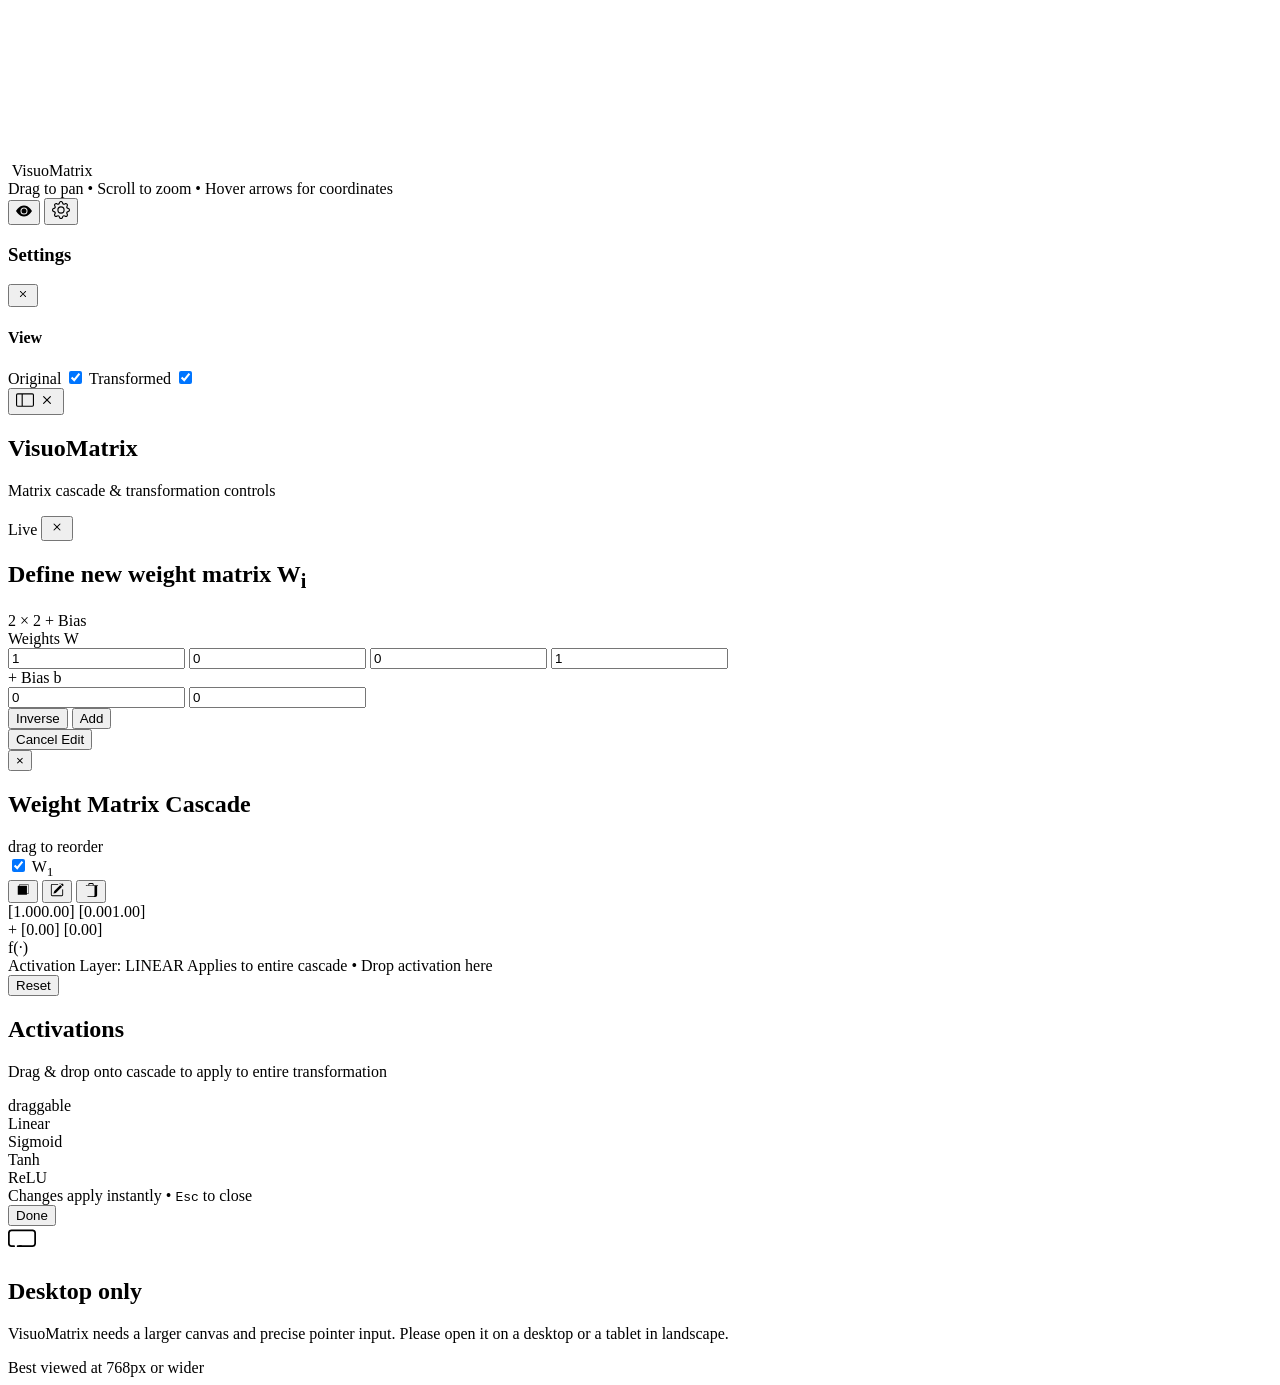
==== Maths/Linear Algebra/ai.html @ c87396a1 "Worked on basic version of things regarding neural nets visualizations" ====
<!DOCTYPE html>
<html lang="en">
<head>
    <meta charset="UTF-8">
    <meta name="viewport" content="width=device-width, initial-scale=1.0">
    <meta name="theme-color" content="#f0f4ff">
    <title>VisuoMatrix AI</title>
    <link rel="icon" href="https://avatars.githubusercontent.com/u/142606875?v=4&size=16" type="image/png">
    <script src="https://cdn.tailwindcss.com"></script>
    <link rel="stylesheet" href="css/base.css">
    <script defer src="js/core/config.js"></script>
    <script defer src="js/core/math.js"></script>
    <script defer src="js/core/activation.js"></script>
    <script defer src="js/app/dom.js"></script>
    <script defer src="js/app/state.js"></script>
    <script defer src="js/app/matrices.js"></script>
    <script defer src="js/app/canvas.js"></script>
    <script defer src="js/app/ui.js"></script>
    <script defer src="js/app/render.js"></script>
    <script defer src="js/app/cascade.js"></script>
    <script defer src="js/app/interactions.js"></script>
    <script defer src="js/app/main.js"></script>
</head>
<body class="relative m-0 h-screen overflow-hidden bg-[#f0f4ff] p-0 font-sans text-gray-800 antialiased">

    <div id="appShell" class="relative h-full w-full">
        <!-- Canvas -->
        <div class="absolute inset-0 bg-white">
            <canvas id="transformationCanvas" class="block h-full w-full cursor-grab bg-white"></canvas>
            <div id="vectorInfoBox" class="pointer-events-none absolute z-30 hidden flex-col gap-1.5 rounded-xl border border-slate-200 bg-white/95 px-4 py-2.5 text-sm shadow-[0_8px_30px_rgba(15,23,42,0.12)] backdrop-blur"></div>
        </div>

        <!-- Floating brand -->
        <div id="brandBadge" class="pointer-events-none absolute bottom-4 left-4 z-20 flex items-center gap-2.5 rounded-full bg-white/85 px-3.5 py-2 shadow-sm ring-1 ring-slate-200/80 backdrop-blur">
            <img src="https://avatars.githubusercontent.com/u/142606875?v=4&size=64" alt="" class="h-7 w-7 rounded-lg object-cover ring-1 ring-slate-200/70" draggable="false">
            <span class="text-sm font-bold tracking-tight text-slate-800">VisuoMatrix</span>
        </div>

        <!-- Interaction hint -->
        <div id="interactionHint" class="pointer-events-none absolute bottom-4 left-1/2 z-20 hidden -translate-x-1/2 items-center gap-2 whitespace-nowrap rounded-full bg-slate-900/75 px-4 py-2 text-xs font-medium text-white/90 shadow-lg backdrop-blur md:flex">
            <span>Drag to pan</span>
            <span class="text-white/40">•</span>
            <span>Scroll to zoom</span>
            <span class="text-white/40">•</span>
            <span>Hover arrows for coordinates</span>
        </div>

        <!-- Perspective toggle -->
        <button id="perspectiveToggleBtn" type="button" class="absolute bottom-4 right-4 z-30 flex h-12 w-12 items-center justify-center rounded-full bg-blue-500 text-white shadow-lg shadow-blue-500/30 transition-all duration-200 hover:-translate-y-0.5 hover:bg-blue-600 hover:shadow-xl active:translate-y-0" title="Current View: Original XY Basis">
            <svg xmlns="http://www.w3.org/2000/svg" width="16" height="16" fill="currentColor" viewBox="0 0 16 16" aria-hidden="true">
                <path d="M10.5 8a2.5 2.5 0 1 1-5 0 2.5 2.5 0 0 1 5 0z"/>
                <path d="M0 8s3-5.5 8-5.5S16 8 16 8s-3 5.5-8 5.5S0 8 0 8zm8 3.5a3.5 3.5 0 1 0 0-7 3.5 3.5 0 0 0 0 7z"/>
            </svg>
        </button>

        <!-- Settings toggle button (top right) -->
        <button id="settingsToggleBtn" type="button" aria-label="Open view settings" aria-expanded="false" title="View settings" class="fixed right-4 top-4 z-40 flex h-11 w-11 items-center justify-center rounded-full bg-white text-slate-700 shadow-lg ring-1 ring-slate-200/80 transition-all duration-200 hover:-translate-y-0.5 hover:bg-slate-50 hover:text-slate-900 hover:shadow-xl active:translate-y-0">
            <svg xmlns="http://www.w3.org/2000/svg" width="18" height="18" fill="currentColor" viewBox="0 0 16 16" aria-hidden="true">
                <path d="M8 4.754a3.246 3.246 0 1 0 0 6.492 3.246 3.246 0 0 0 0-6.492zM5.754 8a2.246 2.246 0 1 1 4.492 0 2.246 2.246 0 0 1-4.492 0z"/>
                <path d="M9.796 1.343c-.527-1.79-3.065-1.79-3.592 0l-.094.319a.873.873 0 0 1-1.255.52l-.292-.16c-1.64-.892-3.433.902-2.54 2.541l.159.292a.873.873 0 0 1-.52 1.255l-.319.094c-1.79.527-1.79 3.065 0 3.592l.319.094a.873.873 0 0 1 .52 1.255l-.16.292c-.892 1.64.901 3.434 2.541 2.54l.292-.159a.873.873 0 0 1 1.255.52l.094.319c.527 1.79 3.065 1.79 3.592 0l.094-.319a.873.873 0 0 1 1.255-.52l.292.16c1.64.893 3.434-.902 2.54-2.541l-.159-.292a.873.873 0 0 1 .52-1.255l.319-.094c1.79-.527 1.79-3.065 0-3.592l-.319-.094a.873.873 0 0 1-.52-1.255l.16-.292c.893-1.64-.902-3.433-2.541-2.54l-.292.159a.873.873 0 0 1-1.255-.52l-.094-.319zm-2.633.283c.246-.835 1.428-.835 1.674 0l.094.319a1.873 1.873 0 0 0 2.693 1.115l.291-.16c.764-.415 1.6.42 1.185 1.185l-.159.291a1.873 1.873 0 0 0 1.116 2.693l.318.094c.835.246.835 1.428 0 1.674l-.319.094a1.873 1.873 0 0 0-1.115 2.693l.16.291c.415.764-.42 1.6-1.185 1.186l-.291-.16a1.873 1.873 0 0 0-2.693 1.116l-.094.318c-.246.835-1.428.835-1.674 0l-.094-.319a1.873 1.873 0 0 0-2.693-1.115l-.291.16c-.764.415-1.6-.42-1.186-1.185l.16-.291a1.873 1.873 0 0 0-1.116-2.693l-.318-.094c-.835-.246-.835-1.428 0-1.674l.319-.094a1.873 1.873 0 0 0 1.115-2.693l-.16-.291c-.415-.764.42-1.6 1.185-1.186l.291.16a1.873 1.873 0 0 0 2.693-1.116l.094-.318z"/>
            </svg>
        </button>

        <!-- Settings panel / dropdown -->
        <div id="settingsPanel" class="fixed right-4 top-16 z-40 hidden w-64 rounded-2xl border border-slate-200 bg-white/95 p-4 shadow-xl backdrop-blur transition-all">
            <div class="mb-3 flex items-center justify-between border-b border-slate-100 pb-2">
                <h3 class="text-sm font-bold text-slate-800">Settings</h3>
                <button id="closeSettingsBtn" type="button" class="rounded-lg p-1 text-slate-400 hover:bg-slate-100 hover:text-slate-600" aria-label="Close settings">
                    <svg xmlns="http://www.w3.org/2000/svg" width="14" height="14" fill="currentColor" viewBox="0 0 16 16">
                        <path d="M4.646 4.646a.5.5 0 0 1 .708 0L8 7.293l2.646-2.647a.5.5 0 0 1 .708.708L8.707 8l2.647 2.646a.5.5 0 0 1-.708.708L8 8.707l-2.646 2.647a.5.5 0 0 1-.708-.708L7.293 8 4.646 5.354a.5.5 0 0 1 0-.708z"/>
                    </svg>
                </button>
            </div>

            <!-- View Section (renamed from Layers) -->
            <div class="space-y-2">
                <h4 class="text-xs font-semibold uppercase tracking-wider text-slate-500">View</h4>
                <div class="grid grid-cols-1 gap-2">
                    <label for="showOriginal" class="flex cursor-pointer items-center justify-between gap-2 rounded-xl border border-slate-200 bg-slate-50/70 px-3 py-2 transition-colors hover:border-blue-300 hover:bg-blue-50">
                        <span class="flex items-center gap-2 text-sm text-slate-700">
                            <span class="h-2.5 w-2.5 rounded-full bg-blue-500"></span>
                            Original
                        </span>
                        <input type="checkbox" id="showOriginal" class="h-4 w-4 cursor-pointer accent-blue-500" checked>
                    </label>
                    <label for="showTransformed" class="flex cursor-pointer items-center justify-between gap-2 rounded-xl border border-slate-200 bg-slate-50/70 px-3 py-2 transition-colors hover:border-red-300 hover:bg-red-50">
                        <span class="flex items-center gap-2 text-sm text-slate-700">
                            <span class="h-2.5 w-2.5 rounded-full bg-red-500"></span>
                            Transformed
                        </span>
                        <input type="checkbox" id="showTransformed" class="h-4 w-4 cursor-pointer accent-red-500" checked>
                    </label>
                </div>
            </div>
        </div>
    </div>

    <!-- Controls toggle -->
    <button id="toggleControlsBtn" type="button" aria-label="Open controls" aria-controls="controlsPanel" aria-expanded="false" title="Toggle controls" class="fixed left-4 top-4 z-[60] hidden h-11 w-11 items-center justify-center rounded-full bg-gradient-to-br from-blue-500 to-purple-500 text-white shadow-lg shadow-blue-500/25 ring-1 ring-white/20 transition-all duration-200 hover:-translate-y-0.5 hover:shadow-xl hover:brightness-110 active:translate-y-0 md:flex">
        <svg id="controlsMenuIcon" xmlns="http://www.w3.org/2000/svg" width="18" height="18" fill="currentColor" viewBox="0 0 16 16" aria-hidden="true">
            <path d="M0 3.5A1.5 1.5 0 0 1 1.5 2h13A1.5 1.5 0 0 1 16 3.5v9a1.5 1.5 0 0 1-1.5 1.5h-13A1.5 1.5 0 0 1 0 12.5v-9zM1.5 3a.5.5 0 0 0-.5.5v9a.5.5 0 0 0 .5.5H5V3H1.5zM6 3v10h8.5a.5.5 0 0 0 .5-.5v-9a.5.5 0 0 0-.5-.5H6z"/>
        </svg>
        <svg id="controlsCloseIcon" class="hidden" xmlns="http://www.w3.org/2000/svg" width="18" height="18" fill="currentColor" viewBox="0 0 16 16" aria-hidden="true">
            <path d="M4.646 4.646a.5.5 0 0 1 .708 0L8 7.293l2.646-2.647a.5.5 0 0 1 .708.708L8.707 8l2.647 2.646a.5.5 0 0 1-.708.708L8 8.707l-2.646 2.647a.5.5 0 0 1-.708-.708L7.293 8 4.646 5.354a.5.5 0 0 1 0-.708z"/>
        </svg>
    </button>

    <!-- Controls drawer -->
    <div id="controlsDrawer" class="fixed inset-0 z-50 opacity-0 pointer-events-none transition-opacity duration-300 ease-out" role="dialog" aria-modal="true" aria-labelledby="controlsTitle" aria-hidden="true" inert>
        <div id="controlsBackdrop" class="absolute inset-0 bg-slate-950/45 backdrop-blur-sm"></div>

        <aside id="controlsPanel" class="absolute inset-y-0 left-0 flex w-full max-w-[440px] -translate-x-full flex-col overflow-hidden bg-white shadow-[24px_0_70px_-20px_rgba(15,23,42,0.5)] transition-transform duration-300 ease-out">
            <header class="flex items-center justify-between gap-4 border-b border-slate-800/60 bg-gradient-to-r from-slate-950 via-slate-900 to-blue-950 py-4 pl-16 pr-5">
                <div>
                    <h1 id="controlsTitle" class="text-lg font-bold tracking-tight text-white">VisuoMatrix</h1>
                    <p class="text-[11px] text-slate-400">Matrix cascade &amp; transformation controls</p>
                </div>
                <div class="flex items-center gap-2">
                    <span class="hidden items-center gap-1.5 rounded-full border border-white/10 bg-white/5 px-2.5 py-1 text-[11px] font-medium text-slate-300 xl:inline-flex">
                        <span class="h-1.5 w-1.5 rounded-full bg-emerald-400"></span>
                        Live
                    </span>
                    <button id="closeControlsBtn" type="button" class="flex h-9 w-9 shrink-0 items-center justify-center rounded-full bg-white/10 text-slate-300 ring-1 ring-white/10 transition-all duration-200 hover:rotate-90 hover:bg-white/20 hover:text-white active:scale-90" aria-label="Close controls">
                        <svg xmlns="http://www.w3.org/2000/svg" width="16" height="16" fill="currentColor" viewBox="0 0 16 16" aria-hidden="true">
                            <path d="M4.646 4.646a.5.5 0 0 1 .708 0L8 7.293l2.646-2.647a.5.5 0 0 1 .708.708L8.707 8l2.647 2.646a.5.5 0 0 1-.708.708L8 8.707l-2.646 2.647a.5.5 0 0 1-.708-.708L7.293 8 4.646 5.354a.5.5 0 0 1 0-.708z"/>
                        </svg>
                    </button>
                </div>
            </header>

            <div id="controlsBody" class="flex min-h-0 flex-1 flex-col gap-3 overflow-y-auto p-5">
                <!-- Edit Matrix -->
                <section class="shrink-0 rounded-2xl border border-blue-100 bg-blue-50/70 p-3.5">
                    <div class="mb-2 flex items-center justify-between gap-3">
                        <h2 id="editorTitle" class="text-base font-semibold text-blue-900">Define new weight matrix W<sub>i</sub></h2>
                        <span class="rounded-full border border-blue-200 bg-white/70 px-2 py-0.5 text-[11px] font-medium text-blue-500">2 × 2 + Bias</span>
                    </div>

                    <div class="flex items-center gap-3">
                        <!-- 2x2 Weight Matrix Inputs -->
                        <div class="flex-1">
                            <span class="mb-1 block text-[11px] font-semibold text-blue-800">Weights W</span>
                            <div class="matrix-input-grid grid grid-cols-2 gap-2">
                                <input type="number" id="m00" value="1" step="0.1" class="w-full rounded-xl border border-blue-200 bg-white p-2 text-center text-base shadow-sm transition-all focus:border-blue-500 focus:outline-none focus:ring-4 focus:ring-blue-500/15">
                                <input type="number" id="m01" value="0" step="0.1" class="w-full rounded-xl border border-blue-200 bg-white p-2 text-center text-base shadow-sm transition-all focus:border-blue-500 focus:outline-none focus:ring-4 focus:ring-blue-500/15">
                                <input type="number" id="m10" value="0" step="0.1" class="w-full rounded-xl border border-blue-200 bg-white p-2 text-center text-base shadow-sm transition-all focus:border-blue-500 focus:outline-none focus:ring-4 focus:ring-blue-500/15">
                                <input type="number" id="m11" value="1" step="0.1" class="w-full rounded-xl border border-blue-200 bg-white p-2 text-center text-base shadow-sm transition-all focus:border-blue-500 focus:outline-none focus:ring-4 focus:ring-blue-500/15">
                            </div>
                        </div>

                        <!-- Dotted / Dashed Divider -->
                        <div class="self-stretch border-r-2 border-dashed border-blue-300"></div>

                        <!-- Bias Inputs (vertical) -->
                        <div class="w-16 flex flex-col justify-center">
                            <span class="mb-1 block text-center text-[11px] font-semibold text-blue-800">+ Bias b</span>
                            <div class="flex flex-col gap-2">
                                <input type="number" id="bx" value="0" step="0.1" placeholder="0" title="Bias X (intercept)" class="w-full rounded-xl border border-blue-200 bg-white p-2 text-center text-base shadow-sm transition-all focus:border-blue-500 focus:outline-none focus:ring-4 focus:ring-blue-500/15">
                                <input type="number" id="by" value="0" step="0.1" placeholder="0" title="Bias Y (intercept)" class="w-full rounded-xl border border-blue-200 bg-white p-2 text-center text-base shadow-sm transition-all focus:border-blue-500 focus:outline-none focus:ring-4 focus:ring-blue-500/15">
                            </div>
                        </div>
                    </div>

                    <div class="mt-3 grid grid-cols-2 gap-2">
                        <button id="computeInverseBtn" type="button" class="w-full rounded-xl bg-slate-600 px-3 py-2 text-sm font-semibold text-white shadow-lg shadow-slate-600/20 transition-all duration-200 hover:-translate-y-0.5 hover:bg-slate-700 active:translate-y-0">Inverse</button>
                        <button id="actionButton" type="button" class="w-full rounded-xl bg-blue-600 px-3 py-2 text-sm font-semibold text-white shadow-lg shadow-blue-600/25 transition-all duration-200 hover:-translate-y-0.5 hover:bg-blue-700 active:translate-y-0 active:shadow-md">Add</button>
                    </div>
                    <button id="cancelEditButton" type="button" class="mt-2 hidden w-full rounded-xl bg-slate-500 px-4 py-2 text-sm font-semibold text-white shadow-lg shadow-slate-500/20 transition-all duration-200 hover:-translate-y-0.5 hover:bg-slate-600 active:translate-y-0">Cancel Edit</button>

                    <div id="messageBox" class="mt-3 hidden items-center gap-2.5 rounded-xl border px-4 py-2 text-sm">
                        <span></span>
                        <button class="close-btn ml-auto cursor-pointer border-none bg-transparent text-lg font-bold">&times;</button>
                    </div>
                </section>

                <!-- Weight Matrix Cascade -->
                <section id="matrixCascadeSection" class="flex min-h-[180px] flex-1 flex-col rounded-2xl border border-slate-200 bg-slate-50/80 p-4 transition-all">
                    <div class="mb-2 flex shrink-0 items-center justify-between gap-3">
                        <h2 class="text-xs font-semibold uppercase tracking-wider text-slate-500">Weight Matrix Cascade</h2>
                        <span class="rounded-full bg-white px-2 py-0.5 text-[11px] font-medium text-slate-400 ring-1 ring-slate-200">drag to reorder</span>
                    </div>

                    <div id="matrixCascadePills" class="flex min-h-0 flex-1 flex-col gap-2 overflow-y-auto pr-1">
                        <!-- Pills will be rendered here by JS -->
                    </div>

                    <!-- Cascade Activation Layer (applies to entire cascade) -->
                    <div id="cascadeActivationSlot" class="mt-3 flex items-center justify-between rounded-xl border-2 border-dashed border-emerald-300 bg-emerald-50/80 p-2.5 shadow-sm transition-all">
                        <div class="flex items-center gap-2.5">
                            <span class="flex h-7 w-7 shrink-0 items-center justify-center rounded-lg bg-emerald-600 text-xs font-black text-white shadow-sm">f(·)</span>
                            <div>
                                <span class="block text-xs font-bold text-emerald-900">Activation Layer: <span id="cascadeActivationLabel" class="uppercase text-emerald-700">LINEAR</span></span>
                                <span class="block text-[11px] text-emerald-600">Applies to entire cascade • Drop activation here</span>
                            </div>
                        </div>
                        <button id="clearCascadeActivationBtn" type="button" class="hidden rounded-lg bg-white px-2 py-1 text-[11px] font-semibold text-emerald-700 shadow-sm ring-1 ring-emerald-200 hover:bg-emerald-100" title="Reset cascade activation to Linear">Reset</button>
                    </div>
                </section>

                <!-- Activations (Drag and drop to apply to entire cascade) -->
                <section class="shrink-0 rounded-2xl border border-emerald-100 bg-emerald-50/70 p-3.5">
                    <div class="mb-2 flex items-center justify-between gap-3">
                        <div>
                            <h2 class="text-xs font-semibold uppercase tracking-wider text-emerald-800">Activations</h2>
                            <p class="text-[11px] text-emerald-600">Drag &amp; drop onto cascade to apply to entire transformation</p>
                        </div>
                        <span class="rounded-full border border-emerald-200 bg-white/80 px-2 py-0.5 text-[10px] font-medium text-emerald-600">draggable</span>
                    </div>
                    <div id="activationDraggables" class="grid grid-cols-4 gap-2">
                        <div draggable="true" data-activation="linear" class="activation-draggable flex cursor-grab select-none items-center justify-center rounded-xl border border-emerald-200 bg-white px-2 py-2 text-xs font-bold text-emerald-800 shadow-sm transition-all duration-200 hover:-translate-y-0.5 hover:border-emerald-400 hover:bg-emerald-50 hover:shadow active:cursor-grabbing active:translate-y-0" title="Linear: f(x) = x (Apply to cascade)">
                            Linear
                        </div>
                        <div draggable="true" data-activation="sigmoid" class="activation-draggable flex cursor-grab select-none items-center justify-center rounded-xl border border-emerald-200 bg-white px-2 py-2 text-xs font-bold text-emerald-800 shadow-sm transition-all duration-200 hover:-translate-y-0.5 hover:border-emerald-400 hover:bg-emerald-50 hover:shadow active:cursor-grabbing active:translate-y-0" title="Sigmoid: σ(x) = 1/(1+e⁻ˣ) (Apply to cascade)">
                            Sigmoid
                        </div>
                        <div draggable="true" data-activation="tanh" class="activation-draggable flex cursor-grab select-none items-center justify-center rounded-xl border border-emerald-200 bg-white px-2 py-2 text-xs font-bold text-emerald-800 shadow-sm transition-all duration-200 hover:-translate-y-0.5 hover:border-emerald-400 hover:bg-emerald-50 hover:shadow active:cursor-grabbing active:translate-y-0" title="Tanh: tanh(x) (Apply to cascade)">
                            Tanh
                        </div>
                        <div draggable="true" data-activation="relu" class="activation-draggable flex cursor-grab select-none items-center justify-center rounded-xl border border-emerald-200 bg-white px-2 py-2 text-xs font-bold text-emerald-800 shadow-sm transition-all duration-200 hover:-translate-y-0.5 hover:border-emerald-400 hover:bg-emerald-50 hover:shadow active:cursor-grabbing active:translate-y-0" title="ReLU: max(0, x) (Apply to cascade)">
                            ReLU
                        </div>
                    </div>
                </section>
            </div>

            <footer class="flex items-center justify-between gap-4 border-t border-slate-200 bg-slate-50/80 px-5 py-3">
                <div class="flex items-center gap-2 text-xs text-slate-500">
                    <span>Changes apply instantly</span>
                    <span class="hidden text-slate-300 sm:inline">•</span>
                    <span class="hidden items-center gap-1 sm:flex">
                        <kbd class="rounded border border-slate-300 bg-white px-1.5 py-0.5 font-sans text-[10px] text-slate-500">Esc</kbd>
                        to close
                    </span>
                </div>
                <button id="doneControlsBtn" type="button" class="rounded-xl bg-slate-900 px-5 py-2 text-sm font-semibold text-white shadow-lg shadow-slate-900/20 transition-all duration-200 hover:-translate-y-0.5 hover:bg-slate-800 active:translate-y-0">Done</button>
            </footer>
        </aside>
    </div>

    <!-- Mobile restriction -->
    <div id="mobileNotice" class="fixed inset-0 z-[100] flex flex-col items-center justify-center gap-6 bg-gradient-to-br from-slate-950 via-slate-900 to-blue-950 p-8 text-center md:hidden">
        <div class="flex h-16 w-16 items-center justify-center rounded-2xl bg-gradient-to-br from-blue-500 to-purple-500 shadow-2xl shadow-blue-500/30">
            <svg xmlns="http://www.w3.org/2000/svg" width="28" height="28" fill="currentColor" viewBox="0 0 16 16" class="text-white" aria-hidden="true">
                <path d="M0 4s0-2 2-2h12s2 0 2 2v6s0 2-2 2H6.5a.5.5 0 0 1 0-1H14a1 1 0 0 0 1-1V4a1 1 0 0 0-1-1H2a1 1 0 0 0-1 1v6a1 1 0 0 0 1 1h1.5a.5.5 0 0 1 0 1H2s-2 0-2-2V4z"/>
                <path d="M5 11.5a.5.5 0 0 1 .5-.5h2a.5.5 0 0 1 0 1h-2a.5.5 0 0 1-.5-.5z"/>
            </svg>
        </div>
        <div class="max-w-xs space-y-3">
            <h2 class="text-2xl font-bold tracking-tight text-white">Desktop only</h2>
            <p class="text-sm leading-relaxed text-slate-400">VisuoMatrix needs a larger canvas and precise pointer input. Please open it on a desktop or a tablet in landscape.</p>
        </div>
        <div class="rounded-full border border-white/10 bg-white/5 px-4 py-2 text-xs font-medium text-slate-300 backdrop-blur">
            Best viewed at 768px or wider
        </div>
    </div>

</body>
</html>
---- Maths/Linear Algebra/css/base.css ----
.matrix-pill.dragging {
    opacity: 0.5;
    border: 2px dashed #3b82f6;
}

.matrix-pill.drag-over {
    border: 2px solid #3b82f6;
    box-shadow: 0 0 0 3px rgba(59, 130, 246, 0.5);
}

#controlsBody,
#matrixCascadePills {
    scrollbar-width: thin;
    scrollbar-color: #cbd5e1 transparent;
    overscroll-behavior: contain;
}

#controlsBody::-webkit-scrollbar,
#matrixCascadePills::-webkit-scrollbar {
    width: 6px;
}

#controlsBody::-webkit-scrollbar-track,
#matrixCascadePills::-webkit-scrollbar-track {
    background: transparent;
}

#controlsBody::-webkit-scrollbar-thumb,
#matrixCascadePills::-webkit-scrollbar-thumb {
    border-radius: 9999px;
    background: #cbd5e1;
}
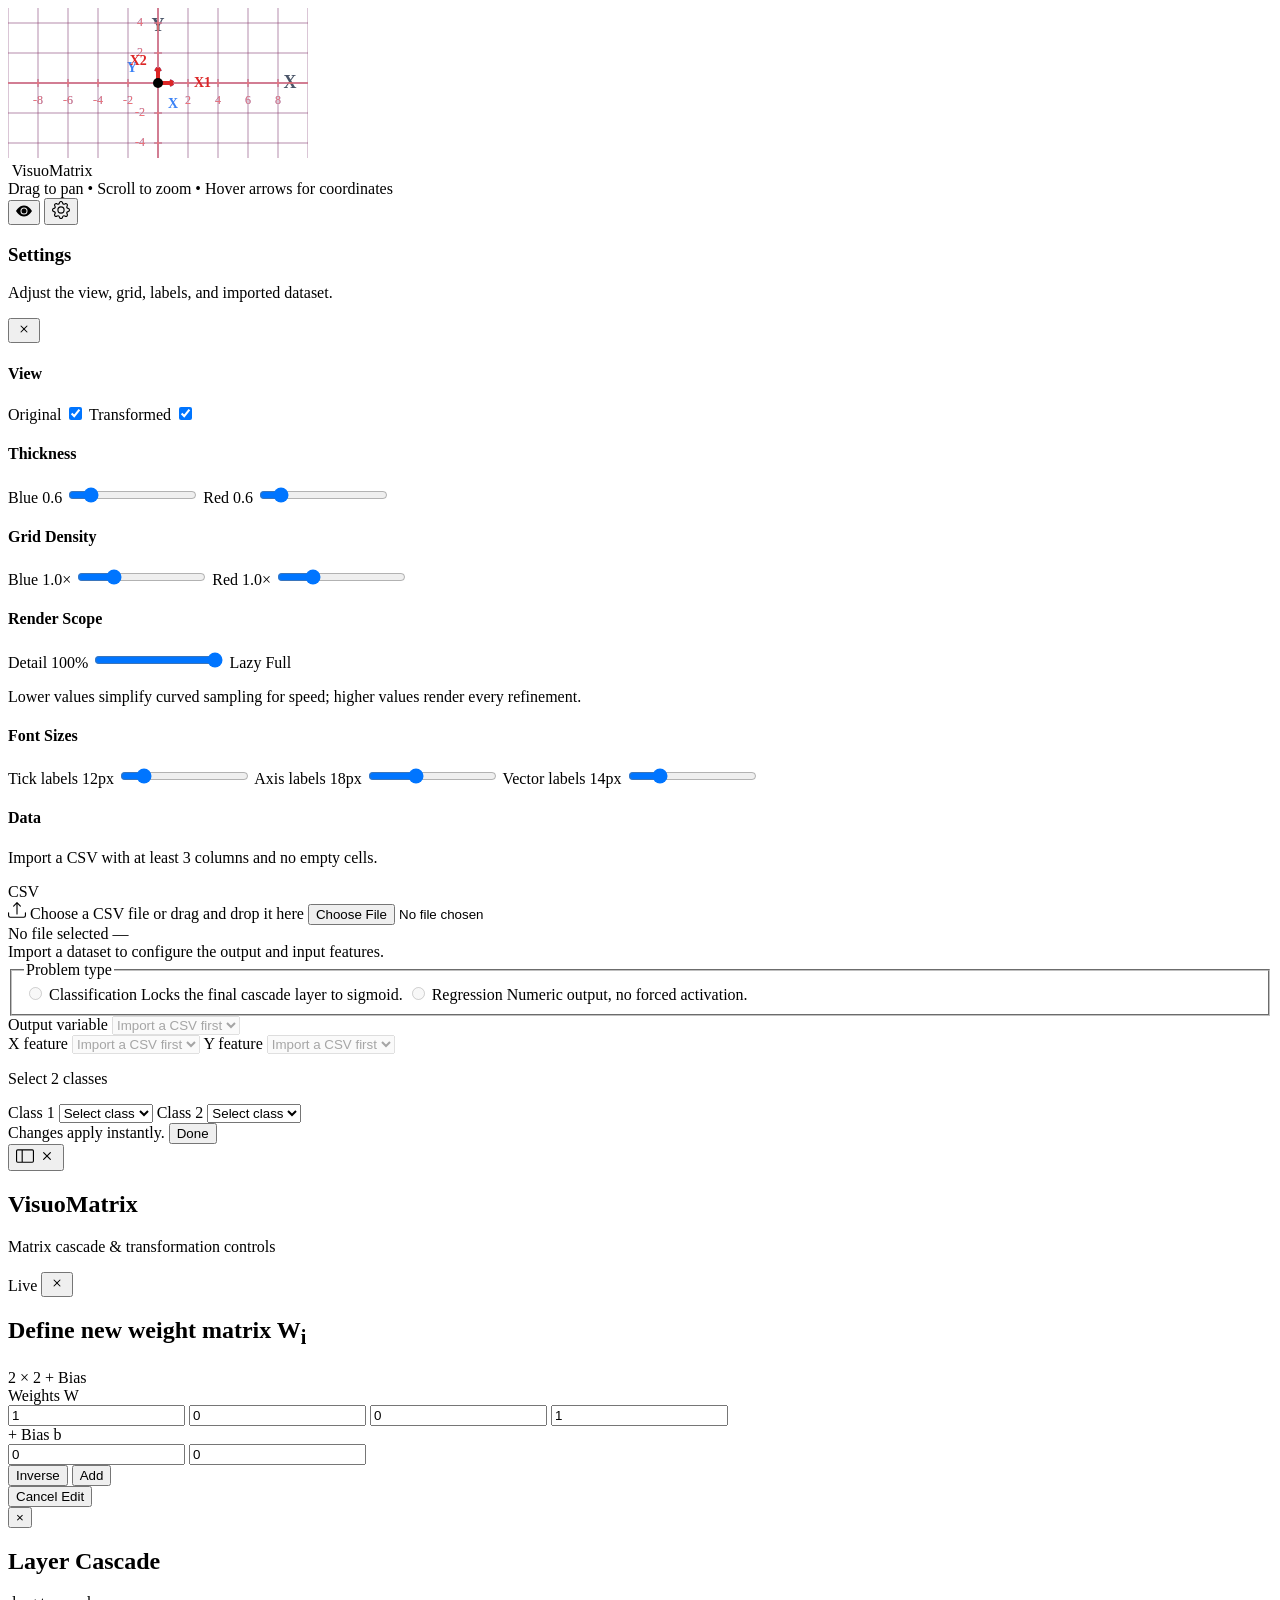
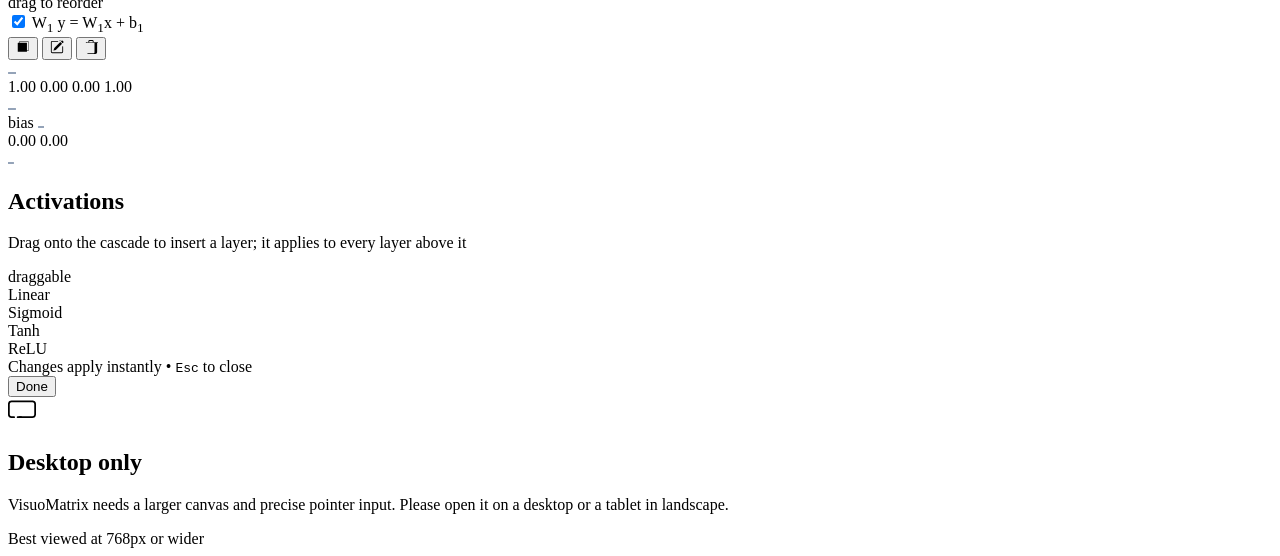
==== commit 0c2341fb: "editing on the next step of csv loading" ====
--- a/Maths/Linear Algebra/ai.html
+++ b/Maths/Linear Algebra/ai.html
@@ -18,6 +18,7 @@
     <script defer src="js/app/ui.js"></script>
     <script defer src="js/app/render.js"></script>
     <script defer src="js/app/cascade.js"></script>
+    <script defer src="js/app/data.js"></script>
     <script defer src="js/app/interactions.js"></script>
     <script defer src="js/app/main.js"></script>
 </head>
@@ -61,35 +62,236 @@
             </svg>
         </button>
 
-        <!-- Settings panel / dropdown -->
-        <div id="settingsPanel" class="fixed right-4 top-16 z-40 hidden w-64 rounded-2xl border border-slate-200 bg-white/95 p-4 shadow-xl backdrop-blur transition-all">
-            <div class="mb-3 flex items-center justify-between border-b border-slate-100 pb-2">
-                <h3 class="text-sm font-bold text-slate-800">Settings</h3>
-                <button id="closeSettingsBtn" type="button" class="rounded-lg p-1 text-slate-400 hover:bg-slate-100 hover:text-slate-600" aria-label="Close settings">
-                    <svg xmlns="http://www.w3.org/2000/svg" width="14" height="14" fill="currentColor" viewBox="0 0 16 16">
-                        <path d="M4.646 4.646a.5.5 0 0 1 .708 0L8 7.293l2.646-2.647a.5.5 0 0 1 .708.708L8.707 8l2.647 2.646a.5.5 0 0 1-.708.708L8 8.707l-2.646 2.647a.5.5 0 0 1-.708-.708L7.293 8 4.646 5.354a.5.5 0 0 1 0-.708z"/>
-                    </svg>
-                </button>
-            </div>
-
-            <!-- View Section (renamed from Layers) -->
-            <div class="space-y-2">
-                <h4 class="text-xs font-semibold uppercase tracking-wider text-slate-500">View</h4>
-                <div class="grid grid-cols-1 gap-2">
-                    <label for="showOriginal" class="flex cursor-pointer items-center justify-between gap-2 rounded-xl border border-slate-200 bg-slate-50/70 px-3 py-2 transition-colors hover:border-blue-300 hover:bg-blue-50">
-                        <span class="flex items-center gap-2 text-sm text-slate-700">
-                            <span class="h-2.5 w-2.5 rounded-full bg-blue-500"></span>
-                            Original
-                        </span>
-                        <input type="checkbox" id="showOriginal" class="h-4 w-4 cursor-pointer accent-blue-500" checked>
-                    </label>
-                    <label for="showTransformed" class="flex cursor-pointer items-center justify-between gap-2 rounded-xl border border-slate-200 bg-slate-50/70 px-3 py-2 transition-colors hover:border-red-300 hover:bg-red-50">
-                        <span class="flex items-center gap-2 text-sm text-slate-700">
-                            <span class="h-2.5 w-2.5 rounded-full bg-red-500"></span>
-                            Transformed
-                        </span>
-                        <input type="checkbox" id="showTransformed" class="h-4 w-4 cursor-pointer accent-red-500" checked>
-                    </label>
+        <!-- Settings modal -->
+        <div id="settingsModal" class="fixed inset-0 z-[80] hidden" role="dialog" aria-modal="true" aria-labelledby="settingsTitle">
+            <div id="settingsBackdrop" class="absolute inset-0 bg-slate-950/45 backdrop-blur-sm"></div>
+
+            <div class="relative flex min-h-full items-center justify-center p-4">
+                <div id="settingsPanel" class="flex max-h-[min(88vh,56rem)] w-full max-w-4xl flex-col overflow-hidden rounded-3xl border border-slate-200 bg-white shadow-[0_30px_100px_-20px_rgba(15,23,42,0.45)]">
+                    <header class="flex shrink-0 items-start justify-between gap-4 border-b border-slate-200 bg-slate-50/80 px-5 py-4">
+                        <div>
+                            <h3 id="settingsTitle" class="text-base font-bold tracking-tight text-slate-900">Settings</h3>
+                            <p class="mt-0.5 text-xs text-slate-500">Adjust the view, grid, labels, and imported dataset.</p>
+                        </div>
+                        <button id="closeSettingsBtn" type="button" class="flex h-9 w-9 shrink-0 items-center justify-center rounded-full text-slate-400 transition-colors hover:bg-slate-200/70 hover:text-slate-700" aria-label="Close settings">
+                            <svg xmlns="http://www.w3.org/2000/svg" width="16" height="16" fill="currentColor" viewBox="0 0 16 16" aria-hidden="true">
+                                <path d="M4.646 4.646a.5.5 0 0 1 .708 0L8 7.293l2.646-2.647a.5.5 0 0 1 .708.708L8.707 8l2.647 2.646a.5.5 0 0 1-.708.708L8 8.707l-2.646 2.647a.5.5 0 0 1-.708-.708L7.293 8 4.646 5.354a.5.5 0 0 1 0-.708z"/>
+                            </svg>
+                        </button>
+                    </header>
+
+                    <div class="min-h-0 flex-1 overflow-y-auto p-5">
+                        <div class="grid gap-4 md:grid-cols-2">
+                            <!-- View Section -->
+                            <section class="rounded-2xl border border-slate-200 bg-slate-50/70 p-4">
+                                <h4 class="mb-3 text-xs font-semibold uppercase tracking-wider text-slate-500">View</h4>
+                                <div class="grid grid-cols-1 gap-2">
+                                    <label for="showOriginal" class="flex cursor-pointer items-center justify-between gap-2 rounded-xl border border-slate-200 bg-white px-3 py-2.5 transition-colors hover:border-blue-300 hover:bg-blue-50">
+                                        <span class="flex items-center gap-2 text-sm text-slate-700">
+                                            <span class="h-2.5 w-2.5 rounded-full bg-blue-500"></span>
+                                            Original
+                                        </span>
+                                        <input type="checkbox" id="showOriginal" class="h-4 w-4 cursor-pointer accent-blue-500" checked>
+                                    </label>
+                                    <label for="showTransformed" class="flex cursor-pointer items-center justify-between gap-2 rounded-xl border border-slate-200 bg-white px-3 py-2.5 transition-colors hover:border-red-300 hover:bg-red-50">
+                                        <span class="flex items-center gap-2 text-sm text-slate-700">
+                                            <span class="h-2.5 w-2.5 rounded-full bg-red-500"></span>
+                                            Transformed
+                                        </span>
+                                        <input type="checkbox" id="showTransformed" class="h-4 w-4 cursor-pointer accent-red-500" checked>
+                                    </label>
+                                </div>
+                            </section>
+
+                            <!-- Grid Section -->
+                            <section class="rounded-2xl border border-slate-200 bg-slate-50/70 p-4">
+                                <h4 class="mb-3 text-xs font-semibold uppercase tracking-wider text-slate-500">Thickness</h4>
+                                <div class="grid grid-cols-1 gap-2 sm:grid-cols-2">
+                                    <label for="originalGridThickness" class="block rounded-xl border border-blue-100 bg-blue-50/60 px-3 py-2.5">
+                                        <span class="flex items-center justify-between text-xs font-medium text-slate-600">
+                                            <span class="flex items-center gap-2"><span class="h-1 w-5 rounded-full bg-blue-500"></span>Blue</span>
+                                            <span id="originalGridThicknessValue" class="font-mono text-blue-600">0.6</span>
+                                        </span>
+                                        <input type="range" id="originalGridThickness" min="0.1" max="4" step="0.1" value="0.6" class="mt-2 w-full cursor-pointer accent-blue-500">
+                                    </label>
+                                    <label for="transformedGridThickness" class="block rounded-xl border border-red-100 bg-red-50/60 px-3 py-2.5">
+                                        <span class="flex items-center justify-between text-xs font-medium text-slate-600">
+                                            <span class="flex items-center gap-2"><span class="h-1 w-5 rounded-full bg-red-500"></span>Red</span>
+                                            <span id="transformedGridThicknessValue" class="font-mono text-red-600">0.6</span>
+                                        </span>
+                                        <input type="range" id="transformedGridThickness" min="0.1" max="4" step="0.1" value="0.6" class="mt-2 w-full cursor-pointer accent-red-500">
+                                    </label>
+                                </div>
+
+                                <h4 class="mb-3 mt-4 text-xs font-semibold uppercase tracking-wider text-slate-500">Grid Density</h4>
+                                <div class="grid grid-cols-1 gap-2 sm:grid-cols-2">
+                                    <label for="originalGridDensity" class="block rounded-xl border border-blue-100 bg-blue-50/60 px-3 py-2.5">
+                                        <span class="flex items-center justify-between text-xs font-medium text-slate-600">
+                                            <span class="flex items-center gap-2"><span class="h-1 w-5 rounded-full bg-blue-500"></span>Blue</span>
+                                            <span id="originalGridDensityValue" class="font-mono text-blue-600">1.0×</span>
+                                        </span>
+                                        <input type="range" id="originalGridDensity" min="0.5" max="2.5" step="0.1" value="1" class="mt-2 w-full cursor-pointer accent-blue-500">
+                                    </label>
+                                    <label for="transformedGridDensity" class="block rounded-xl border border-red-100 bg-red-50/60 px-3 py-2.5">
+                                        <span class="flex items-center justify-between text-xs font-medium text-slate-600">
+                                            <span class="flex items-center gap-2"><span class="h-1 w-5 rounded-full bg-red-500"></span>Red</span>
+                                            <span id="transformedGridDensityValue" class="font-mono text-red-600">1.0×</span>
+                                        </span>
+                                        <input type="range" id="transformedGridDensity" min="0.5" max="2.5" step="0.1" value="1" class="mt-2 w-full cursor-pointer accent-red-500">
+                                    </label>
+                                </div>
+                            </section>
+
+                            <!-- Rendering Section -->
+                            <section class="rounded-2xl border border-slate-200 bg-slate-50/70 p-4">
+                                <h4 class="mb-3 text-xs font-semibold uppercase tracking-wider text-slate-500">Render Scope</h4>
+                                <label for="renderScope" class="block rounded-xl border border-slate-200 bg-white px-3 py-2.5">
+                                    <span class="flex items-center justify-between text-xs font-medium text-slate-600">
+                                        <span>Detail</span>
+                                        <span id="renderScopeValue" class="font-mono text-slate-700">100%</span>
+                                    </span>
+                                    <input type="range" id="renderScope" min="0" max="1" step="0.05" value="1" class="mt-2 w-full cursor-pointer accent-slate-700">
+                                    <span class="mt-1 flex justify-between text-[10px] font-medium uppercase tracking-wider text-slate-400">
+                                        <span>Lazy</span>
+                                        <span>Full</span>
+                                    </span>
+                                </label>
+                                <p class="mt-2 text-[11px] leading-relaxed text-slate-500">Lower values simplify curved sampling for speed; higher values render every refinement.</p>
+                            </section>
+
+                            <!-- Font Sizes Section -->
+                            <section class="rounded-2xl border border-slate-200 bg-slate-50/70 p-4">
+                                <h4 class="mb-3 text-xs font-semibold uppercase tracking-wider text-slate-500">Font Sizes</h4>
+                                <div class="space-y-2">
+                                    <label for="tickFontSize" class="block rounded-xl border border-slate-200 bg-white px-3 py-2.5">
+                                        <span class="flex items-center justify-between text-xs font-medium text-slate-600">
+                                            <span>Tick labels</span>
+                                            <span id="tickFontSizeValue" class="font-mono text-slate-700">12px</span>
+                                        </span>
+                                        <input type="range" id="tickFontSize" min="8" max="36" step="1" value="12" class="mt-2 w-full cursor-pointer accent-slate-700">
+                                    </label>
+                                    <label for="axisFontSize" class="block rounded-xl border border-slate-200 bg-white px-3 py-2.5">
+                                        <span class="flex items-center justify-between text-xs font-medium text-slate-600">
+                                            <span>Axis labels</span>
+                                            <span id="axisFontSizeValue" class="font-mono text-slate-700">18px</span>
+                                        </span>
+                                        <input type="range" id="axisFontSize" min="8" max="36" step="1" value="18" class="mt-2 w-full cursor-pointer accent-slate-700">
+                                    </label>
+                                    <label for="vectorFontSize" class="block rounded-xl border border-slate-200 bg-white px-3 py-2.5">
+                                        <span class="flex items-center justify-between text-xs font-medium text-slate-600">
+                                            <span>Vector labels</span>
+                                            <span id="vectorFontSizeValue" class="font-mono text-slate-700">14px</span>
+                                        </span>
+                                        <input type="range" id="vectorFontSize" min="8" max="36" step="1" value="14" class="mt-2 w-full cursor-pointer accent-slate-700">
+                                    </label>
+                                </div>
+                            </section>
+
+                            <!-- Data Section -->
+                            <section id="dataSection" class="rounded-2xl border border-amber-200 bg-amber-50/50 p-4 md:col-span-2">
+                                <div class="mb-3 flex flex-wrap items-center justify-between gap-2">
+                                    <div>
+                                        <h4 class="text-xs font-semibold uppercase tracking-wider text-amber-800">Data</h4>
+                                        <p class="mt-1 text-[11px] text-amber-700">Import a CSV with at least 3 columns and no empty cells.</p>
+                                    </div>
+                                    <span class="rounded-full border border-amber-200 bg-white/80 px-2 py-0.5 text-[10px] font-semibold uppercase tracking-wider text-amber-700">CSV</span>
+                                </div>
+
+                                <div class="grid gap-4 lg:grid-cols-2">
+                                    <div class="space-y-3">
+                                        <label id="csvDropZone" for="csvFileInput" class="flex cursor-pointer flex-col items-center justify-center gap-2 rounded-2xl border-2 border-dashed border-amber-300 bg-white/70 px-4 py-5 text-center transition-colors hover:border-amber-400 hover:bg-white">
+                                            <span class="flex h-10 w-10 items-center justify-center rounded-full bg-amber-100 text-amber-700">
+                                                <svg xmlns="http://www.w3.org/2000/svg" width="18" height="18" fill="currentColor" viewBox="0 0 16 16" aria-hidden="true">
+                                                    <path d="M.5 9.9a.5.5 0 0 1 .5.5v2.5a1 1 0 0 0 1 1h12a1 1 0 0 0 1-1v-2.5a.5.5 0 0 1 1 0v2.5a2 2 0 0 1-2 2H2a2 2 0 0 1-2-2v-2.5a.5.5 0 0 1 .5-.5z"/>
+                                                    <path d="M7.646 1.146a.5.5 0 0 1 .708 0l3 3a.5.5 0 0 1-.708.708L8.5 2.707V11.5a.5.5 0 0 1-1 0V2.707L5.354 4.854a.5.5 0 1 1-.708-.708l3-3z"/>
+                                                </svg>
+                                            </span>
+                                            <span class="text-sm font-semibold text-slate-700">Choose a CSV file</span>
+                                            <span class="text-[11px] text-slate-500">or drag and drop it here</span>
+                                        </label>
+                                        <input id="csvFileInput" type="file" accept=".csv,text/csv" class="hidden">
+                                        <div class="flex items-center justify-between gap-2 rounded-xl border border-amber-200 bg-white/80 px-3 py-2 text-xs">
+                                            <span id="csvFileName" class="max-w-[70%] truncate font-medium text-slate-600">No file selected</span>
+                                            <span id="csvSummary" class="shrink-0 font-mono text-amber-700">—</span>
+                                        </div>
+                                        <div id="csvError" class="hidden rounded-xl border border-red-200 bg-red-50 px-3 py-2 text-xs font-medium text-red-700"></div>
+                                        <div id="csvStatus" class="rounded-xl border border-slate-200 bg-white/70 px-3 py-2 text-xs text-slate-500">Import a dataset to configure the output and input features.</div>
+                                    </div>
+
+                                    <div class="space-y-3">
+                                        <fieldset>
+                                            <legend class="mb-2 text-[11px] font-semibold uppercase tracking-wider text-amber-800">Problem type</legend>
+                                            <div class="grid grid-cols-2 gap-2">
+                                                <label class="flex cursor-pointer flex-col gap-1 rounded-xl border border-slate-200 bg-white px-3 py-2.5 text-sm transition-colors hover:border-emerald-300 hover:bg-emerald-50">
+                                                    <span class="flex items-center gap-2 font-semibold text-slate-700">
+                                                        <input type="radio" id="problemTypeClassification" name="problemType" value="classification" class="h-4 w-4 accent-emerald-600" disabled>
+                                                        Classification
+                                                    </span>
+                                                    <span class="text-[10px] leading-snug text-slate-500">Locks the final cascade layer to sigmoid.</span>
+                                                </label>
+                                                <label class="flex cursor-pointer flex-col gap-1 rounded-xl border border-slate-200 bg-white px-3 py-2.5 text-sm transition-colors hover:border-blue-300 hover:bg-blue-50">
+                                                    <span class="flex items-center gap-2 font-semibold text-slate-700">
+                                                        <input type="radio" id="problemTypeRegression" name="problemType" value="regression" class="h-4 w-4 accent-blue-600" disabled>
+                                                        Regression
+                                                    </span>
+                                                    <span class="text-[10px] leading-snug text-slate-500">Numeric output, no forced activation.</span>
+                                                </label>
+                                            </div>
+                                        </fieldset>
+
+                                        <div class="space-y-2">
+                                            <label for="outputColumnSelect" class="block">
+                                                <span class="mb-1 block text-[11px] font-semibold uppercase tracking-wider text-amber-800">Output variable</span>
+                                                <select id="outputColumnSelect" class="w-full rounded-xl border border-slate-200 bg-white px-3 py-2 text-sm text-slate-700 shadow-sm focus:border-amber-400 focus:outline-none focus:ring-4 focus:ring-amber-400/15" disabled>
+                                                    <option value="">Import a CSV first</option>
+                                                </select>
+                                            </label>
+                                            <div class="grid grid-cols-2 gap-2">
+                                                <label for="xFeatureSelect" class="block">
+                                                    <span class="mb-1 block text-[11px] font-semibold uppercase tracking-wider text-amber-800">X feature</span>
+                                                    <select id="xFeatureSelect" class="w-full rounded-xl border border-slate-200 bg-white px-3 py-2 text-sm text-slate-700 shadow-sm focus:border-amber-400 focus:outline-none focus:ring-4 focus:ring-amber-400/15" disabled>
+                                                        <option value="">Import a CSV first</option>
+                                                    </select>
+                                                </label>
+                                                <label for="yFeatureSelect" class="block">
+                                                    <span class="mb-1 block text-[11px] font-semibold uppercase tracking-wider text-amber-800">Y feature</span>
+                                                    <select id="yFeatureSelect" class="w-full rounded-xl border border-slate-200 bg-white px-3 py-2 text-sm text-slate-700 shadow-sm focus:border-amber-400 focus:outline-none focus:ring-4 focus:ring-amber-400/15" disabled>
+                                                        <option value="">Import a CSV first</option>
+                                                    </select>
+                                                </label>
+                                            </div>
+
+                                            <div id="classSelection" class="hidden rounded-xl border border-emerald-200 bg-emerald-50/70 p-3">
+                                                <p class="text-[11px] font-semibold uppercase tracking-wider text-emerald-800">Select 2 classes</p>
+                                                <p id="classSelectionHint" class="mt-1 text-[11px] leading-snug text-emerald-700"></p>
+                                                <div class="mt-2 grid grid-cols-2 gap-2">
+                                                    <label for="classASelect" class="block">
+                                                        <span class="mb-1 block text-[10px] font-semibold uppercase tracking-wider text-emerald-800">Class 1</span>
+                                                        <select id="classASelect" class="w-full rounded-xl border border-emerald-200 bg-white px-3 py-2 text-sm text-slate-700 shadow-sm focus:border-emerald-400 focus:outline-none focus:ring-4 focus:ring-emerald-400/15">
+                                                            <option value="">Select class</option>
+                                                        </select>
+                                                    </label>
+                                                    <label for="classBSelect" class="block">
+                                                        <span class="mb-1 block text-[10px] font-semibold uppercase tracking-wider text-emerald-800">Class 2</span>
+                                                        <select id="classBSelect" class="w-full rounded-xl border border-emerald-200 bg-white px-3 py-2 text-sm text-slate-700 shadow-sm focus:border-emerald-400 focus:outline-none focus:ring-4 focus:ring-emerald-400/15">
+                                                            <option value="">Select class</option>
+                                                        </select>
+                                                    </label>
+                                                </div>
+                                            </div>
+
+                                            <div id="encodingSummary" class="hidden rounded-xl border border-emerald-200 bg-emerald-50/70 px-3 py-2 text-[11px] font-medium text-emerald-800"></div>
+                                        </div>
+                                    </div>
+                                </div>
+                            </section>
+                        </div>
+                    </div>
+
+                    <footer class="flex shrink-0 items-center justify-between gap-3 border-t border-slate-200 bg-slate-50/80 px-5 py-3">
+                        <span class="text-xs text-slate-500">Changes apply instantly.</span>
+                        <button id="doneSettingsBtn" type="button" class="rounded-xl bg-slate-900 px-5 py-2 text-sm font-semibold text-white shadow-lg shadow-slate-900/20 transition-all duration-200 hover:-translate-y-0.5 hover:bg-slate-800 active:translate-y-0">Done</button>
+                    </footer>
                 </div>
             </div>
         </div>
@@ -173,10 +375,10 @@
                     </div>
                 </section>
 
-                <!-- Weight Matrix Cascade -->
+                <!-- Layer Cascade -->
                 <section id="matrixCascadeSection" class="flex min-h-[180px] flex-1 flex-col rounded-2xl border border-slate-200 bg-slate-50/80 p-4 transition-all">
                     <div class="mb-2 flex shrink-0 items-center justify-between gap-3">
-                        <h2 class="text-xs font-semibold uppercase tracking-wider text-slate-500">Weight Matrix Cascade</h2>
+                        <h2 class="text-xs font-semibold uppercase tracking-wider text-slate-500">Layer Cascade</h2>
                         <span class="rounded-full bg-white px-2 py-0.5 text-[11px] font-medium text-slate-400 ring-1 ring-slate-200">drag to reorder</span>
                     </div>
 
@@ -184,39 +386,28 @@
                         <!-- Pills will be rendered here by JS -->
                     </div>
 
-                    <!-- Cascade Activation Layer (applies to entire cascade) -->
-                    <div id="cascadeActivationSlot" class="mt-3 flex items-center justify-between rounded-xl border-2 border-dashed border-emerald-300 bg-emerald-50/80 p-2.5 shadow-sm transition-all">
-                        <div class="flex items-center gap-2.5">
-                            <span class="flex h-7 w-7 shrink-0 items-center justify-center rounded-lg bg-emerald-600 text-xs font-black text-white shadow-sm">f(·)</span>
-                            <div>
-                                <span class="block text-xs font-bold text-emerald-900">Activation Layer: <span id="cascadeActivationLabel" class="uppercase text-emerald-700">LINEAR</span></span>
-                                <span class="block text-[11px] text-emerald-600">Applies to entire cascade • Drop activation here</span>
-                            </div>
-                        </div>
-                        <button id="clearCascadeActivationBtn" type="button" class="hidden rounded-lg bg-white px-2 py-1 text-[11px] font-semibold text-emerald-700 shadow-sm ring-1 ring-emerald-200 hover:bg-emerald-100" title="Reset cascade activation to Linear">Reset</button>
-                    </div>
                 </section>
 
-                <!-- Activations (Drag and drop to apply to entire cascade) -->
+                <!-- Activations -->
                 <section class="shrink-0 rounded-2xl border border-emerald-100 bg-emerald-50/70 p-3.5">
                     <div class="mb-2 flex items-center justify-between gap-3">
                         <div>
                             <h2 class="text-xs font-semibold uppercase tracking-wider text-emerald-800">Activations</h2>
-                            <p class="text-[11px] text-emerald-600">Drag &amp; drop onto cascade to apply to entire transformation</p>
+                            <p class="text-[11px] text-emerald-600">Drag onto the cascade to insert a layer; it applies to every layer above it</p>
                         </div>
                         <span class="rounded-full border border-emerald-200 bg-white/80 px-2 py-0.5 text-[10px] font-medium text-emerald-600">draggable</span>
                     </div>
                     <div id="activationDraggables" class="grid grid-cols-4 gap-2">
-                        <div draggable="true" data-activation="linear" class="activation-draggable flex cursor-grab select-none items-center justify-center rounded-xl border border-emerald-200 bg-white px-2 py-2 text-xs font-bold text-emerald-800 shadow-sm transition-all duration-200 hover:-translate-y-0.5 hover:border-emerald-400 hover:bg-emerald-50 hover:shadow active:cursor-grabbing active:translate-y-0" title="Linear: f(x) = x (Apply to cascade)">
+                        <div draggable="true" data-activation="linear" class="activation-draggable flex cursor-grab select-none items-center justify-center rounded-xl border border-emerald-200 bg-white px-2 py-2 text-xs font-bold text-emerald-800 shadow-sm transition-all duration-200 hover:-translate-y-0.5 hover:border-emerald-400 hover:bg-emerald-50 hover:shadow active:cursor-grabbing active:translate-y-0" title="Linear: f(x) = x (Add activation layer)">
                             Linear
                         </div>
-                        <div draggable="true" data-activation="sigmoid" class="activation-draggable flex cursor-grab select-none items-center justify-center rounded-xl border border-emerald-200 bg-white px-2 py-2 text-xs font-bold text-emerald-800 shadow-sm transition-all duration-200 hover:-translate-y-0.5 hover:border-emerald-400 hover:bg-emerald-50 hover:shadow active:cursor-grabbing active:translate-y-0" title="Sigmoid: σ(x) = 1/(1+e⁻ˣ) (Apply to cascade)">
+                        <div draggable="true" data-activation="sigmoid" class="activation-draggable flex cursor-grab select-none items-center justify-center rounded-xl border border-emerald-200 bg-white px-2 py-2 text-xs font-bold text-emerald-800 shadow-sm transition-all duration-200 hover:-translate-y-0.5 hover:border-emerald-400 hover:bg-emerald-50 hover:shadow active:cursor-grabbing active:translate-y-0" title="Sigmoid: σ(x) = 1/(1+e⁻ˣ) (Add activation layer)">
                             Sigmoid
                         </div>
-                        <div draggable="true" data-activation="tanh" class="activation-draggable flex cursor-grab select-none items-center justify-center rounded-xl border border-emerald-200 bg-white px-2 py-2 text-xs font-bold text-emerald-800 shadow-sm transition-all duration-200 hover:-translate-y-0.5 hover:border-emerald-400 hover:bg-emerald-50 hover:shadow active:cursor-grabbing active:translate-y-0" title="Tanh: tanh(x) (Apply to cascade)">
+                        <div draggable="true" data-activation="tanh" class="activation-draggable flex cursor-grab select-none items-center justify-center rounded-xl border border-emerald-200 bg-white px-2 py-2 text-xs font-bold text-emerald-800 shadow-sm transition-all duration-200 hover:-translate-y-0.5 hover:border-emerald-400 hover:bg-emerald-50 hover:shadow active:cursor-grabbing active:translate-y-0" title="Tanh: tanh(x) (Add activation layer)">
                             Tanh
                         </div>
-                        <div draggable="true" data-activation="relu" class="activation-draggable flex cursor-grab select-none items-center justify-center rounded-xl border border-emerald-200 bg-white px-2 py-2 text-xs font-bold text-emerald-800 shadow-sm transition-all duration-200 hover:-translate-y-0.5 hover:border-emerald-400 hover:bg-emerald-50 hover:shadow active:cursor-grabbing active:translate-y-0" title="ReLU: max(0, x) (Apply to cascade)">
+                        <div draggable="true" data-activation="relu" class="activation-draggable flex cursor-grab select-none items-center justify-center rounded-xl border border-emerald-200 bg-white px-2 py-2 text-xs font-bold text-emerald-800 shadow-sm transition-all duration-200 hover:-translate-y-0.5 hover:border-emerald-400 hover:bg-emerald-50 hover:shadow active:cursor-grabbing active:translate-y-0" title="ReLU: max(0, x) (Add activation layer)">
                             ReLU
                         </div>
                     </div>
--- a/Maths/Linear Algebra/css/base.css
+++ b/Maths/Linear Algebra/css/base.css
@@ -30,3 +30,39 @@
     border-radius: 9999px;
     background: #cbd5e1;
 }
+
+.cascade-pill.dragging {
+    opacity: 0.45;
+    border-style: dashed;
+}
+
+.cascade-pill.drag-over {
+    box-shadow: 0 0 0 3px rgba(59, 130, 246, 0.45);
+}
+
+.cascade-pill.activation-drop-target {
+    box-shadow: 0 0 0 3px rgba(16, 185, 129, 0.55);
+}
+
+.matrix-bracket {
+    display: inline-block;
+    width: 7px;
+    align-self: stretch;
+    border-top: 1.5px solid #94a3b8;
+    border-bottom: 1.5px solid #94a3b8;
+    border-radius: 3px;
+}
+
+.matrix-bracket-left {
+    border-left: 1.5px solid #94a3b8;
+    border-radius: 4px 0 0 4px;
+}
+
+.matrix-bracket-right {
+    border-right: 1.5px solid #94a3b8;
+    border-radius: 0 4px 4px 0;
+}
+
+.matrix-bracket-small {
+    width: 5px;
+}
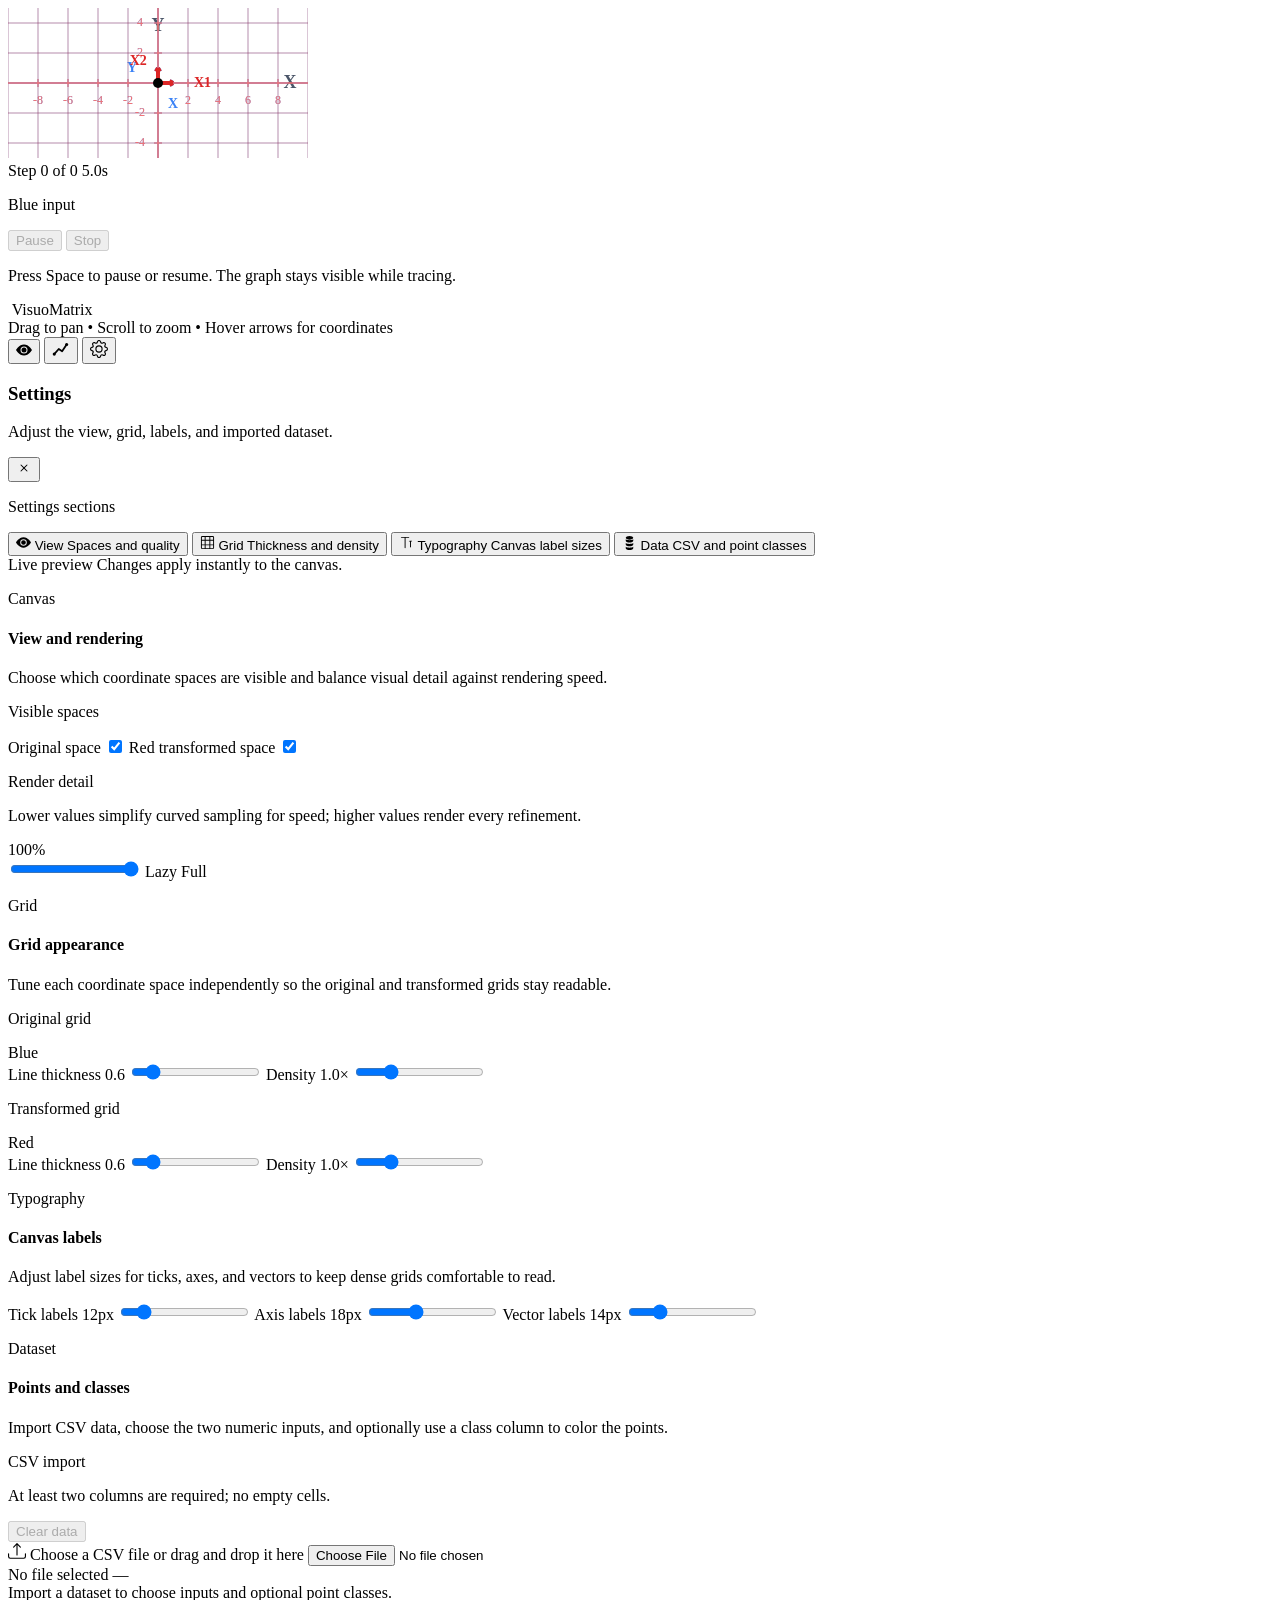
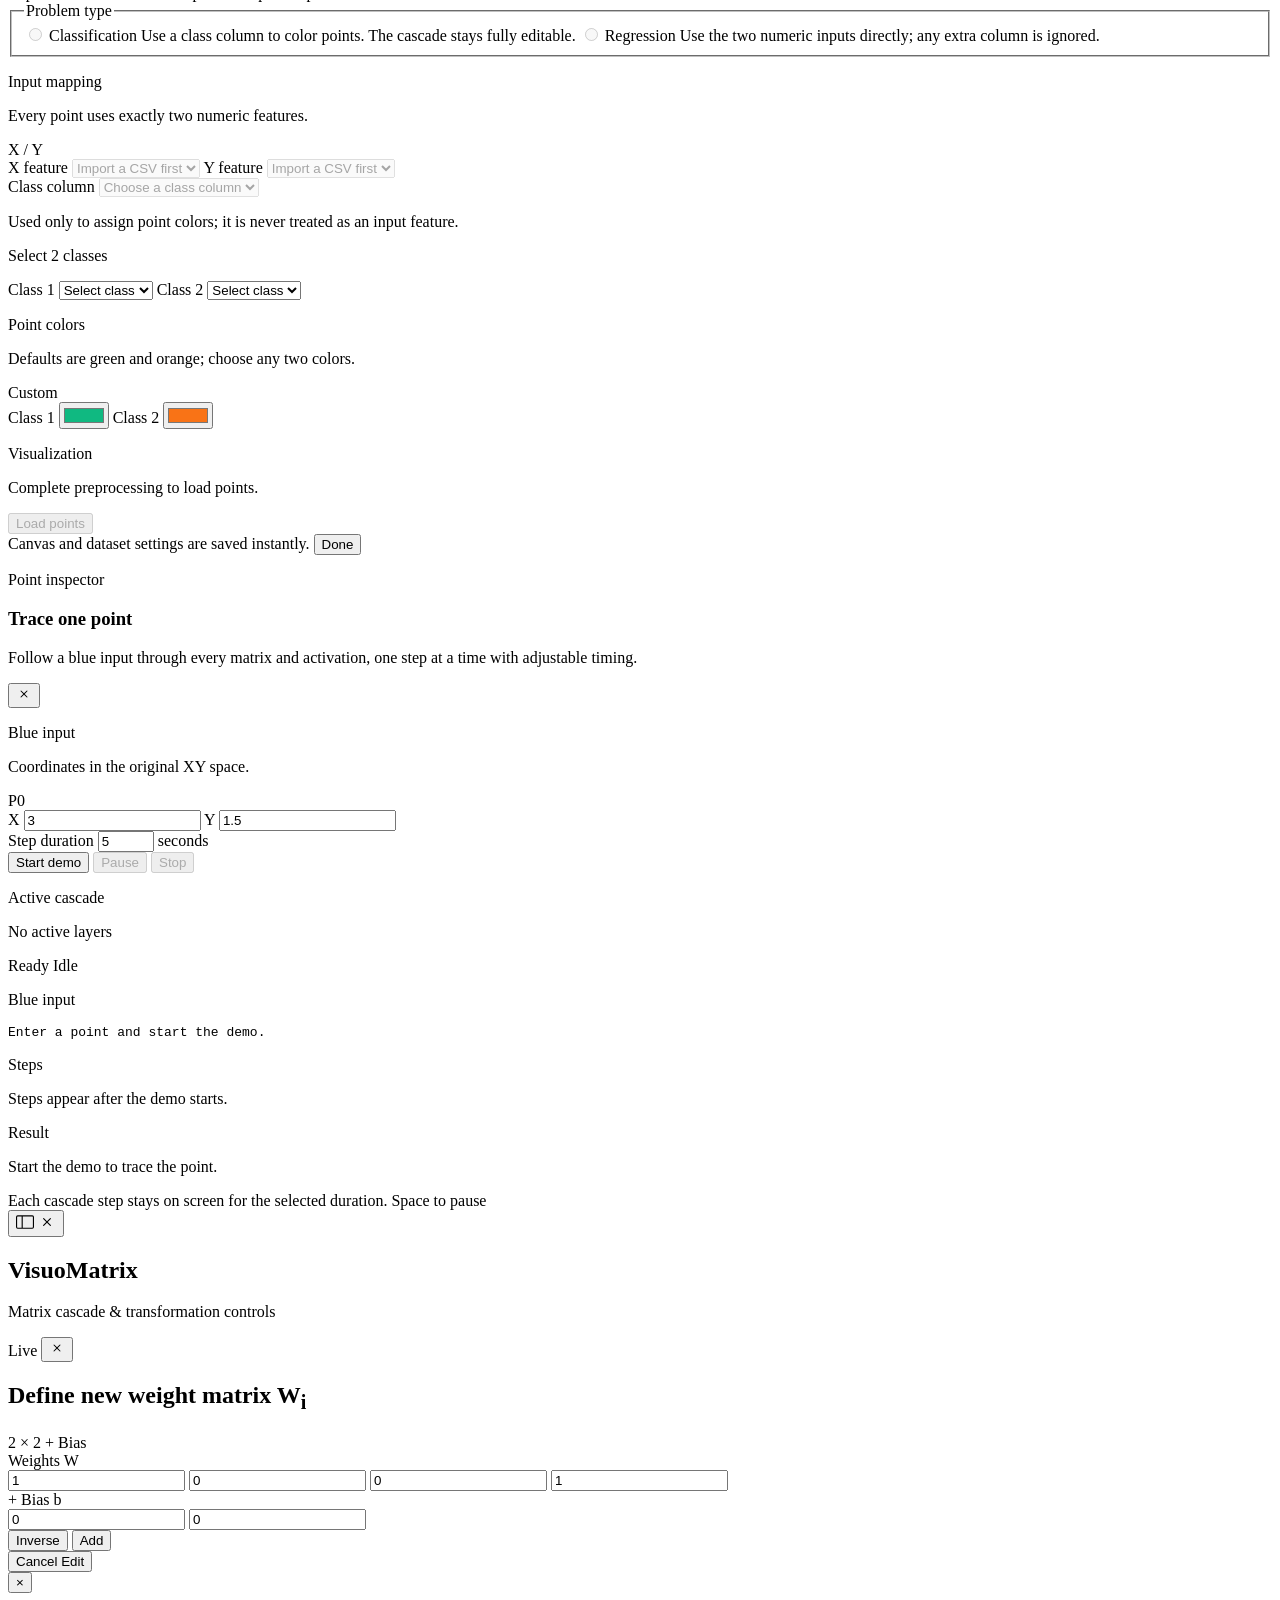
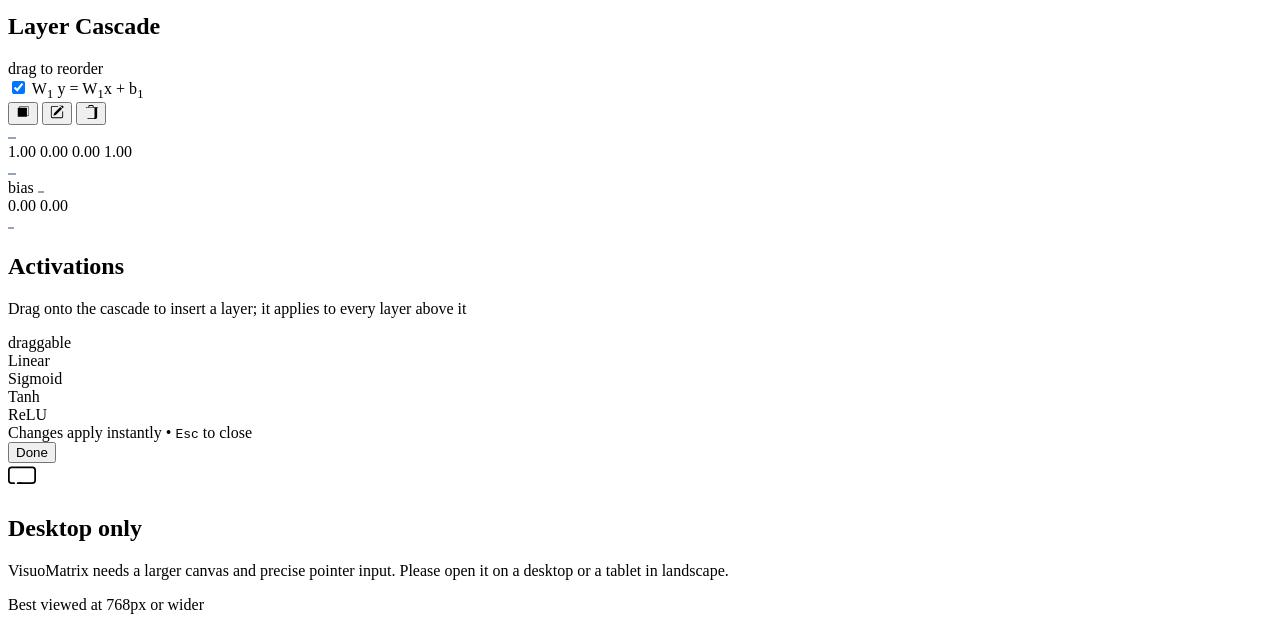
==== commit 445cc23c: "Working on demo" ====
--- a/Maths/Linear Algebra/ai.html
+++ b/Maths/Linear Algebra/ai.html
@@ -20,6 +20,7 @@
     <script defer src="js/app/cascade.js"></script>
     <script defer src="js/app/data.js"></script>
     <script defer src="js/app/interactions.js"></script>
+    <script defer src="js/app/tracer.js"></script>
     <script defer src="js/app/main.js"></script>
 </head>
 <body class="relative m-0 h-screen overflow-hidden bg-[#f0f4ff] p-0 font-sans text-gray-800 antialiased">
@@ -29,6 +30,29 @@
         <div class="absolute inset-0 bg-white">
             <canvas id="transformationCanvas" class="block h-full w-full cursor-grab bg-white"></canvas>
             <div id="vectorInfoBox" class="pointer-events-none absolute z-30 hidden flex-col gap-1.5 rounded-xl border border-slate-200 bg-white/95 px-4 py-2.5 text-sm shadow-[0_8px_30px_rgba(15,23,42,0.12)] backdrop-blur"></div>
+        </div>
+
+        <!-- Point trace playback HUD -->
+        <div id="pointTraceHud" class="pointer-events-none fixed left-1/2 top-4 z-[70] hidden w-[min(92vw,32rem)] -translate-x-1/2">
+            <div class="pointer-events-auto rounded-2xl border border-indigo-200 bg-white/95 p-3.5 shadow-[0_20px_60px_-20px_rgba(49,46,129,0.4)] backdrop-blur">
+                <div class="flex items-start gap-3">
+                    <div class="min-w-0 flex-1">
+                        <div class="mb-1.5 flex items-center justify-between gap-3">
+                            <span id="pointTraceHudStep" class="text-[10px] font-bold uppercase tracking-wider text-indigo-600">Step 0 of 0</span>
+                            <span id="pointTraceHudTime" class="rounded-full border border-indigo-100 bg-indigo-50 px-2 py-0.5 font-mono text-[10px] font-semibold text-indigo-700">5.0s</span>
+                        </div>
+                        <p id="pointTraceHudTitle" class="truncate text-sm font-bold tracking-tight text-slate-900">Blue input</p>
+                        <div class="mt-2 h-1.5 overflow-hidden rounded-full bg-slate-100">
+                            <div id="pointTraceHudProgress" class="h-full w-0 rounded-full bg-gradient-to-r from-blue-500 via-amber-400 to-red-500"></div>
+                        </div>
+                    </div>
+                    <div class="flex shrink-0 items-center gap-1.5">
+                        <button id="pointTraceHudPauseBtn" type="button" class="rounded-lg border border-indigo-200 bg-indigo-50 px-3 py-1.5 text-xs font-semibold text-indigo-700 transition-colors hover:bg-indigo-100">Pause</button>
+                        <button id="pointTraceHudStopBtn" type="button" class="rounded-lg border border-slate-200 bg-white px-3 py-1.5 text-xs font-semibold text-slate-600 transition-colors hover:bg-slate-50">Stop</button>
+                    </div>
+                </div>
+                <p class="mt-2 text-[10px] font-medium text-slate-400">Press Space to pause or resume. The graph stays visible while tracing.</p>
+            </div>
         </div>
 
         <!-- Floating brand -->
@@ -54,6 +78,15 @@
             </svg>
         </button>
 
+        <!-- Point trace toggle button (top right) -->
+        <button id="pointTraceToggleBtn" type="button" aria-label="Open point trace demo" aria-expanded="false" title="Trace a point through the cascade" class="fixed right-20 top-4 z-40 flex h-11 w-11 items-center justify-center rounded-full bg-gradient-to-br from-indigo-500 to-purple-600 text-white shadow-lg shadow-indigo-500/25 ring-1 ring-white/20 transition-all duration-200 hover:-translate-y-0.5 hover:shadow-xl hover:brightness-110 active:translate-y-0">
+            <svg xmlns="http://www.w3.org/2000/svg" width="18" height="18" fill="none" viewBox="0 0 16 16" stroke="currentColor" stroke-width="1.6" stroke-linecap="round" stroke-linejoin="round" aria-hidden="true">
+                <path d="M2 12.5 6 8l3 2 4-6"/>
+                <circle cx="2" cy="12.5" r="1.4" fill="currentColor" stroke="none"/>
+                <circle cx="13" cy="4" r="1.4" fill="currentColor" stroke="none"/>
+            </svg>
+        </button>
+
         <!-- Settings toggle button (top right) -->
         <button id="settingsToggleBtn" type="button" aria-label="Open view settings" aria-expanded="false" title="View settings" class="fixed right-4 top-4 z-40 flex h-11 w-11 items-center justify-center rounded-full bg-white text-slate-700 shadow-lg ring-1 ring-slate-200/80 transition-all duration-200 hover:-translate-y-0.5 hover:bg-slate-50 hover:text-slate-900 hover:shadow-xl active:translate-y-0">
             <svg xmlns="http://www.w3.org/2000/svg" width="18" height="18" fill="currentColor" viewBox="0 0 16 16" aria-hidden="true">
@@ -67,7 +100,7 @@
             <div id="settingsBackdrop" class="absolute inset-0 bg-slate-950/45 backdrop-blur-sm"></div>
 
             <div class="relative flex min-h-full items-center justify-center p-4">
-                <div id="settingsPanel" class="flex max-h-[min(88vh,56rem)] w-full max-w-4xl flex-col overflow-hidden rounded-3xl border border-slate-200 bg-white shadow-[0_30px_100px_-20px_rgba(15,23,42,0.45)]">
+                <div id="settingsPanel" class="flex max-h-[min(90vh,60rem)] w-full max-w-5xl flex-col overflow-hidden rounded-3xl border border-slate-200 bg-white shadow-[0_30px_100px_-20px_rgba(15,23,42,0.45)]">
                     <header class="flex shrink-0 items-start justify-between gap-4 border-b border-slate-200 bg-slate-50/80 px-5 py-4">
                         <div>
                             <h3 id="settingsTitle" class="text-base font-bold tracking-tight text-slate-900">Settings</h3>
@@ -80,208 +113,332 @@
                         </button>
                     </header>
 
-                    <div class="min-h-0 flex-1 overflow-y-auto p-5">
-                        <div class="grid gap-4 md:grid-cols-2">
-                            <!-- View Section -->
-                            <section class="rounded-2xl border border-slate-200 bg-slate-50/70 p-4">
-                                <h4 class="mb-3 text-xs font-semibold uppercase tracking-wider text-slate-500">View</h4>
-                                <div class="grid grid-cols-1 gap-2">
-                                    <label for="showOriginal" class="flex cursor-pointer items-center justify-between gap-2 rounded-xl border border-slate-200 bg-white px-3 py-2.5 transition-colors hover:border-blue-300 hover:bg-blue-50">
-                                        <span class="flex items-center gap-2 text-sm text-slate-700">
-                                            <span class="h-2.5 w-2.5 rounded-full bg-blue-500"></span>
-                                            Original
-                                        </span>
-                                        <input type="checkbox" id="showOriginal" class="h-4 w-4 cursor-pointer accent-blue-500" checked>
-                                    </label>
-                                    <label for="showTransformed" class="flex cursor-pointer items-center justify-between gap-2 rounded-xl border border-slate-200 bg-white px-3 py-2.5 transition-colors hover:border-red-300 hover:bg-red-50">
-                                        <span class="flex items-center gap-2 text-sm text-slate-700">
-                                            <span class="h-2.5 w-2.5 rounded-full bg-red-500"></span>
-                                            Transformed
-                                        </span>
-                                        <input type="checkbox" id="showTransformed" class="h-4 w-4 cursor-pointer accent-red-500" checked>
-                                    </label>
-                                </div>
-                            </section>
-
-                            <!-- Grid Section -->
-                            <section class="rounded-2xl border border-slate-200 bg-slate-50/70 p-4">
-                                <h4 class="mb-3 text-xs font-semibold uppercase tracking-wider text-slate-500">Thickness</h4>
-                                <div class="grid grid-cols-1 gap-2 sm:grid-cols-2">
-                                    <label for="originalGridThickness" class="block rounded-xl border border-blue-100 bg-blue-50/60 px-3 py-2.5">
-                                        <span class="flex items-center justify-between text-xs font-medium text-slate-600">
-                                            <span class="flex items-center gap-2"><span class="h-1 w-5 rounded-full bg-blue-500"></span>Blue</span>
-                                            <span id="originalGridThicknessValue" class="font-mono text-blue-600">0.6</span>
-                                        </span>
-                                        <input type="range" id="originalGridThickness" min="0.1" max="4" step="0.1" value="0.6" class="mt-2 w-full cursor-pointer accent-blue-500">
-                                    </label>
-                                    <label for="transformedGridThickness" class="block rounded-xl border border-red-100 bg-red-50/60 px-3 py-2.5">
-                                        <span class="flex items-center justify-between text-xs font-medium text-slate-600">
-                                            <span class="flex items-center gap-2"><span class="h-1 w-5 rounded-full bg-red-500"></span>Red</span>
-                                            <span id="transformedGridThicknessValue" class="font-mono text-red-600">0.6</span>
-                                        </span>
-                                        <input type="range" id="transformedGridThickness" min="0.1" max="4" step="0.1" value="0.6" class="mt-2 w-full cursor-pointer accent-red-500">
-                                    </label>
-                                </div>
-
-                                <h4 class="mb-3 mt-4 text-xs font-semibold uppercase tracking-wider text-slate-500">Grid Density</h4>
-                                <div class="grid grid-cols-1 gap-2 sm:grid-cols-2">
-                                    <label for="originalGridDensity" class="block rounded-xl border border-blue-100 bg-blue-50/60 px-3 py-2.5">
-                                        <span class="flex items-center justify-between text-xs font-medium text-slate-600">
-                                            <span class="flex items-center gap-2"><span class="h-1 w-5 rounded-full bg-blue-500"></span>Blue</span>
-                                            <span id="originalGridDensityValue" class="font-mono text-blue-600">1.0×</span>
-                                        </span>
-                                        <input type="range" id="originalGridDensity" min="0.5" max="2.5" step="0.1" value="1" class="mt-2 w-full cursor-pointer accent-blue-500">
-                                    </label>
-                                    <label for="transformedGridDensity" class="block rounded-xl border border-red-100 bg-red-50/60 px-3 py-2.5">
-                                        <span class="flex items-center justify-between text-xs font-medium text-slate-600">
-                                            <span class="flex items-center gap-2"><span class="h-1 w-5 rounded-full bg-red-500"></span>Red</span>
-                                            <span id="transformedGridDensityValue" class="font-mono text-red-600">1.0×</span>
-                                        </span>
-                                        <input type="range" id="transformedGridDensity" min="0.5" max="2.5" step="0.1" value="1" class="mt-2 w-full cursor-pointer accent-red-500">
-                                    </label>
-                                </div>
-                            </section>
-
-                            <!-- Rendering Section -->
-                            <section class="rounded-2xl border border-slate-200 bg-slate-50/70 p-4">
-                                <h4 class="mb-3 text-xs font-semibold uppercase tracking-wider text-slate-500">Render Scope</h4>
-                                <label for="renderScope" class="block rounded-xl border border-slate-200 bg-white px-3 py-2.5">
-                                    <span class="flex items-center justify-between text-xs font-medium text-slate-600">
-                                        <span>Detail</span>
-                                        <span id="renderScopeValue" class="font-mono text-slate-700">100%</span>
-                                    </span>
-                                    <input type="range" id="renderScope" min="0" max="1" step="0.05" value="1" class="mt-2 w-full cursor-pointer accent-slate-700">
+                    <div class="flex min-h-0 flex-1">
+                        <aside class="flex w-60 shrink-0 flex-col border-r border-slate-200 bg-slate-50/80">
+                            <p class="px-4 pb-2 pt-5 text-[10px] font-bold uppercase tracking-[0.18em] text-slate-400">Settings sections</p>
+                            <nav id="settingsTabs" class="flex flex-1 flex-col gap-1 overflow-y-auto px-3 pb-4" role="tablist" aria-orientation="vertical" aria-label="Settings sections">
+                                <button type="button" role="tab" id="settingsTabView" aria-controls="settingsPaneView" aria-selected="true" tabindex="0" data-settings-tab="view" class="settings-tab flex w-full items-center gap-3 rounded-xl bg-slate-900 px-3 py-2.5 text-left text-white shadow-sm shadow-slate-900/20 transition-all">
+                                    <span class="flex h-8 w-8 shrink-0 items-center justify-center rounded-lg bg-white/10">
+                                        <svg xmlns="http://www.w3.org/2000/svg" width="15" height="15" fill="currentColor" viewBox="0 0 16 16" aria-hidden="true"><path d="M10.5 8a2.5 2.5 0 1 1-5 0 2.5 2.5 0 0 1 5 0z"/><path d="M0 8s3-5.5 8-5.5S16 8 16 8s-3 5.5-8 5.5S0 8 0 8zm8 3.5a3.5 3.5 0 1 0 0-7 3.5 3.5 0 0 0 0 7z"/></svg>
+                                    </span>
+                                    <span class="min-w-0">
+                                        <span class="block text-sm font-semibold">View</span>
+                                        <span class="block truncate text-[10px] text-white/60">Spaces and quality</span>
+                                    </span>
+                                </button>
+                                <button type="button" role="tab" id="settingsTabGrid" aria-controls="settingsPaneGrid" aria-selected="false" tabindex="-1" data-settings-tab="grid" class="settings-tab flex w-full items-center gap-3 rounded-xl px-3 py-2.5 text-left text-slate-600 transition-all hover:bg-slate-100 hover:text-slate-900">
+                                    <span class="flex h-8 w-8 shrink-0 items-center justify-center rounded-lg bg-slate-200/80 text-slate-600">
+                                        <svg xmlns="http://www.w3.org/2000/svg" width="15" height="15" fill="currentColor" viewBox="0 0 16 16" aria-hidden="true"><path d="M1 2.5A1.5 1.5 0 0 1 2.5 1h11A1.5 1.5 0 0 1 15 2.5v11a1.5 1.5 0 0 1-1.5 1.5h-11A1.5 1.5 0 0 1 1 13.5v-11zM2.5 2a.5.5 0 0 0-.5.5V5h3V2H2.5zM6 2v3h4V2H6zm5 0v3h3V2.5a.5.5 0 0 0-.5-.5H11zM2 6v4h3V6H2zm4 0v4h4V6H6zm5 0v4h3V6h-3zM2 11v2.5a.5.5 0 0 0 .5.5H5v-3H2zm4 0v3h4v-3H6zm5 0v3h2.5a.5.5 0 0 0 .5-.5V11h-3z"/></svg>
+                                    </span>
+                                    <span class="min-w-0">
+                                        <span class="block text-sm font-semibold">Grid</span>
+                                        <span class="block truncate text-[10px] text-slate-400">Thickness and density</span>
+                                    </span>
+                                </button>
+                                <button type="button" role="tab" id="settingsTabTypography" aria-controls="settingsPaneTypography" aria-selected="false" tabindex="-1" data-settings-tab="typography" class="settings-tab flex w-full items-center gap-3 rounded-xl px-3 py-2.5 text-left text-slate-600 transition-all hover:bg-slate-100 hover:text-slate-900">
+                                    <span class="flex h-8 w-8 shrink-0 items-center justify-center rounded-lg bg-slate-200/80 text-slate-600">
+                                        <svg xmlns="http://www.w3.org/2000/svg" width="15" height="15" fill="currentColor" viewBox="0 0 16 16" aria-hidden="true"><path d="M2.5 2a.5.5 0 0 0 0 1h3.5v10.5a.5.5 0 0 0 1 0V3h3.5a.5.5 0 0 0 0-1h-8z"/><path d="M11 6.5a.5.5 0 0 1 .5-.5h2a.5.5 0 0 1 0 1h-.75v5.75a.5.5 0 0 1-1 0V7H11a.5.5 0 0 1-.5-.5z"/></svg>
+                                    </span>
+                                    <span class="min-w-0">
+                                        <span class="block text-sm font-semibold">Typography</span>
+                                        <span class="block truncate text-[10px] text-slate-400">Canvas label sizes</span>
+                                    </span>
+                                </button>
+                                <button type="button" role="tab" id="settingsTabData" aria-controls="settingsPaneData" aria-selected="false" tabindex="-1" data-settings-tab="data" class="settings-tab flex w-full items-center gap-3 rounded-xl px-3 py-2.5 text-left text-slate-600 transition-all hover:bg-slate-100 hover:text-slate-900">
+                                    <span class="flex h-8 w-8 shrink-0 items-center justify-center rounded-lg bg-amber-100 text-amber-700">
+                                        <svg xmlns="http://www.w3.org/2000/svg" width="15" height="15" fill="currentColor" viewBox="0 0 16 16" aria-hidden="true"><path d="M8 1c-2.21 0-4 .895-4 2s1.79 2 4 2 4-.895 4-2-1.79-2-4-2zM4 4.5V6c0 1.105 1.79 2 4 2s4-.895 4-2V4.5c-.9.6-2.35 1-4 1s-3.1-.4-4-1zM4 8.5V10c0 1.105 1.79 2 4 2s4-.895 4-2V8.5c-.9.6-2.35 1-4 1s-3.1-.4-4-1zM4 12.5V14c0 1.105 1.79 2 4 2s4-.895 4-2v-1.5c-.9.6-2.35 1-4 1s-3.1-.4-4-1z"/></svg>
+                                    </span>
+                                    <span class="min-w-0">
+                                        <span class="block text-sm font-semibold">Data</span>
+                                        <span class="block truncate text-[10px] text-slate-400">CSV and point classes</span>
+                                    </span>
+                                </button>
+                            </nav>
+                            <div class="m-3 rounded-2xl border border-slate-200 bg-white/80 p-3 text-[11px] leading-relaxed text-slate-500">
+                                <span class="mb-1 flex items-center gap-1.5 font-semibold text-slate-700">
+                                    <span class="h-1.5 w-1.5 rounded-full bg-emerald-500"></span>
+                                    Live preview
+                                </span>
+                                Changes apply instantly to the canvas.
+                            </div>
+                        </aside>
+
+                        <div class="min-h-0 flex-1 overflow-y-auto bg-white p-5 sm:p-6">
+                            <section id="settingsPaneView" data-settings-pane="view" role="tabpanel" aria-labelledby="settingsTabView" class="space-y-4">
+                                <div>
+                                    <p class="text-[10px] font-bold uppercase tracking-[0.18em] text-blue-500">Canvas</p>
+                                    <h4 class="mt-1 text-lg font-bold tracking-tight text-slate-900">View and rendering</h4>
+                                    <p class="mt-1 text-xs leading-relaxed text-slate-500">Choose which coordinate spaces are visible and balance visual detail against rendering speed.</p>
+                                </div>
+
+                                <div class="rounded-2xl border border-slate-200 bg-slate-50/70 p-4">
+                                    <p class="mb-3 text-[11px] font-bold uppercase tracking-wider text-slate-500">Visible spaces</p>
+                                    <div class="grid grid-cols-1 gap-2 sm:grid-cols-2">
+                                        <label for="showOriginal" class="flex cursor-pointer items-center justify-between gap-3 rounded-xl border border-slate-200 bg-white px-3 py-3 transition-colors hover:border-blue-300 hover:bg-blue-50">
+                                            <span class="flex items-center gap-2.5 text-sm font-medium text-slate-700">
+                                                <span class="flex h-7 w-7 items-center justify-center rounded-lg bg-blue-100 text-blue-600">
+                                                    <span class="h-2.5 w-2.5 rounded-full bg-blue-500"></span>
+                                                </span>
+                                                Original space
+                                            </span>
+                                            <input type="checkbox" id="showOriginal" class="h-4 w-4 cursor-pointer accent-blue-500" checked>
+                                        </label>
+                                        <label for="showTransformed" class="flex cursor-pointer items-center justify-between gap-3 rounded-xl border border-slate-200 bg-white px-3 py-3 transition-colors hover:border-red-300 hover:bg-red-50">
+                                            <span class="flex items-center gap-2.5 text-sm font-medium text-slate-700">
+                                                <span class="flex h-7 w-7 items-center justify-center rounded-lg bg-red-100 text-red-600">
+                                                    <span class="h-2.5 w-2.5 rounded-full bg-red-500"></span>
+                                                </span>
+                                                Red transformed space
+                                            </span>
+                                            <input type="checkbox" id="showTransformed" class="h-4 w-4 cursor-pointer accent-red-500" checked>
+                                        </label>
+                                    </div>
+                                </div>
+
+                                <div class="rounded-2xl border border-slate-200 bg-slate-50/70 p-4">
+                                    <div class="mb-3 flex items-start justify-between gap-3">
+                                        <div>
+                                            <p class="text-[11px] font-bold uppercase tracking-wider text-slate-500">Render detail</p>
+                                            <p class="mt-1 text-[11px] leading-relaxed text-slate-500">Lower values simplify curved sampling for speed; higher values render every refinement.</p>
+                                        </div>
+                                        <span id="renderScopeValue" class="rounded-full border border-slate-200 bg-white px-2.5 py-1 font-mono text-xs font-semibold text-slate-700">100%</span>
+                                    </div>
+                                    <input type="range" id="renderScope" min="0" max="1" step="0.05" value="1" class="w-full cursor-pointer accent-slate-700">
                                     <span class="mt-1 flex justify-between text-[10px] font-medium uppercase tracking-wider text-slate-400">
                                         <span>Lazy</span>
                                         <span>Full</span>
                                     </span>
-                                </label>
-                                <p class="mt-2 text-[11px] leading-relaxed text-slate-500">Lower values simplify curved sampling for speed; higher values render every refinement.</p>
+                                </div>
                             </section>
 
-                            <!-- Font Sizes Section -->
-                            <section class="rounded-2xl border border-slate-200 bg-slate-50/70 p-4">
-                                <h4 class="mb-3 text-xs font-semibold uppercase tracking-wider text-slate-500">Font Sizes</h4>
-                                <div class="space-y-2">
-                                    <label for="tickFontSize" class="block rounded-xl border border-slate-200 bg-white px-3 py-2.5">
-                                        <span class="flex items-center justify-between text-xs font-medium text-slate-600">
-                                            <span>Tick labels</span>
-                                            <span id="tickFontSizeValue" class="font-mono text-slate-700">12px</span>
+                            <section id="settingsPaneGrid" data-settings-pane="grid" role="tabpanel" aria-labelledby="settingsTabGrid" class="hidden space-y-4">
+                                <div>
+                                    <p class="text-[10px] font-bold uppercase tracking-[0.18em] text-blue-500">Grid</p>
+                                    <h4 class="mt-1 text-lg font-bold tracking-tight text-slate-900">Grid appearance</h4>
+                                    <p class="mt-1 text-xs leading-relaxed text-slate-500">Tune each coordinate space independently so the original and transformed grids stay readable.</p>
+                                </div>
+
+                                <div class="grid gap-4 lg:grid-cols-2">
+                                    <div class="rounded-2xl border border-blue-100 bg-blue-50/60 p-4">
+                                        <div class="mb-3 flex items-center justify-between gap-2">
+                                            <p class="flex items-center gap-2 text-sm font-bold text-blue-900"><span class="h-2.5 w-2.5 rounded-full bg-blue-500"></span>Original grid</p>
+                                            <span class="rounded-full bg-white/80 px-2 py-0.5 text-[10px] font-semibold uppercase tracking-wider text-blue-600">Blue</span>
+                                        </div>
+                                        <label for="originalGridThickness" class="block rounded-xl border border-blue-100 bg-white/80 px-3 py-2.5">
+                                            <span class="flex items-center justify-between text-xs font-medium text-slate-600">
+                                                <span>Line thickness</span>
+                                                <span id="originalGridThicknessValue" class="font-mono text-blue-600">0.6</span>
+                                            </span>
+                                            <input type="range" id="originalGridThickness" min="0.1" max="4" step="0.1" value="0.6" class="mt-2 w-full cursor-pointer accent-blue-500">
+                                        </label>
+                                        <label for="originalGridDensity" class="mt-2 block rounded-xl border border-blue-100 bg-white/80 px-3 py-2.5">
+                                            <span class="flex items-center justify-between text-xs font-medium text-slate-600">
+                                                <span>Density</span>
+                                                <span id="originalGridDensityValue" class="font-mono text-blue-600">1.0×</span>
+                                            </span>
+                                            <input type="range" id="originalGridDensity" min="0.5" max="2.5" step="0.1" value="1" class="mt-2 w-full cursor-pointer accent-blue-500">
+                                        </label>
+                                    </div>
+
+                                    <div class="rounded-2xl border border-red-100 bg-red-50/60 p-4">
+                                        <div class="mb-3 flex items-center justify-between gap-2">
+                                            <p class="flex items-center gap-2 text-sm font-bold text-red-900"><span class="h-2.5 w-2.5 rounded-full bg-red-500"></span>Transformed grid</p>
+                                            <span class="rounded-full bg-white/80 px-2 py-0.5 text-[10px] font-semibold uppercase tracking-wider text-red-600">Red</span>
+                                        </div>
+                                        <label for="transformedGridThickness" class="block rounded-xl border border-red-100 bg-white/80 px-3 py-2.5">
+                                            <span class="flex items-center justify-between text-xs font-medium text-slate-600">
+                                                <span>Line thickness</span>
+                                                <span id="transformedGridThicknessValue" class="font-mono text-red-600">0.6</span>
+                                            </span>
+                                            <input type="range" id="transformedGridThickness" min="0.1" max="4" step="0.1" value="0.6" class="mt-2 w-full cursor-pointer accent-red-500">
+                                        </label>
+                                        <label for="transformedGridDensity" class="mt-2 block rounded-xl border border-red-100 bg-white/80 px-3 py-2.5">
+                                            <span class="flex items-center justify-between text-xs font-medium text-slate-600">
+                                                <span>Density</span>
+                                                <span id="transformedGridDensityValue" class="font-mono text-red-600">1.0×</span>
+                                            </span>
+                                            <input type="range" id="transformedGridDensity" min="0.5" max="2.5" step="0.1" value="1" class="mt-2 w-full cursor-pointer accent-red-500">
+                                        </label>
+                                    </div>
+                                </div>
+                            </section>
+
+                            <section id="settingsPaneTypography" data-settings-pane="typography" role="tabpanel" aria-labelledby="settingsTabTypography" class="hidden space-y-4">
+                                <div>
+                                    <p class="text-[10px] font-bold uppercase tracking-[0.18em] text-blue-500">Typography</p>
+                                    <h4 class="mt-1 text-lg font-bold tracking-tight text-slate-900">Canvas labels</h4>
+                                    <p class="mt-1 text-xs leading-relaxed text-slate-500">Adjust label sizes for ticks, axes, and vectors to keep dense grids comfortable to read.</p>
+                                </div>
+
+                                <div class="rounded-2xl border border-slate-200 bg-slate-50/70 p-4">
+                                    <div class="space-y-2">
+                                        <label for="tickFontSize" class="block rounded-xl border border-slate-200 bg-white px-3 py-3">
+                                            <span class="flex items-center justify-between text-xs font-medium text-slate-600">
+                                                <span>Tick labels</span>
+                                                <span id="tickFontSizeValue" class="font-mono text-slate-700">12px</span>
+                                            </span>
+                                            <input type="range" id="tickFontSize" min="8" max="36" step="1" value="12" class="mt-2 w-full cursor-pointer accent-slate-700">
+                                        </label>
+                                        <label for="axisFontSize" class="block rounded-xl border border-slate-200 bg-white px-3 py-3">
+                                            <span class="flex items-center justify-between text-xs font-medium text-slate-600">
+                                                <span>Axis labels</span>
+                                                <span id="axisFontSizeValue" class="font-mono text-slate-700">18px</span>
+                                            </span>
+                                            <input type="range" id="axisFontSize" min="8" max="36" step="1" value="18" class="mt-2 w-full cursor-pointer accent-slate-700">
+                                        </label>
+                                        <label for="vectorFontSize" class="block rounded-xl border border-slate-200 bg-white px-3 py-3">
+                                            <span class="flex items-center justify-between text-xs font-medium text-slate-600">
+                                                <span>Vector labels</span>
+                                                <span id="vectorFontSizeValue" class="font-mono text-slate-700">14px</span>
+                                            </span>
+                                            <input type="range" id="vectorFontSize" min="8" max="36" step="1" value="14" class="mt-2 w-full cursor-pointer accent-slate-700">
+                                        </label>
+                                    </div>
+                                </div>
+                            </section>
+
+                            <section id="settingsPaneData" data-settings-pane="data" role="tabpanel" aria-labelledby="settingsTabData" class="hidden space-y-4">
+                                <div>
+                                    <p class="text-[10px] font-bold uppercase tracking-[0.18em] text-amber-600">Dataset</p>
+                                    <h4 class="mt-1 text-lg font-bold tracking-tight text-slate-900">Points and classes</h4>
+                                    <p class="mt-1 text-xs leading-relaxed text-slate-500">Import CSV data, choose the two numeric inputs, and optionally use a class column to color the points.</p>
+                                </div>
+
+                                <div class="rounded-2xl border border-amber-200 bg-amber-50/50 p-4">
+                                    <div class="mb-3 flex flex-wrap items-center justify-between gap-3">
+                                        <div>
+                                            <p class="text-[11px] font-bold uppercase tracking-wider text-amber-800">CSV import</p>
+                                            <p class="mt-1 text-[11px] text-amber-700">At least two columns are required; no empty cells.</p>
+                                        </div>
+                                        <button id="clearDataBtn" type="button" disabled class="cursor-not-allowed rounded-xl border border-amber-200 bg-white/80 px-3 py-1.5 text-xs font-semibold text-amber-700 opacity-50 transition-colors hover:bg-white hover:text-amber-900 disabled:hover:bg-white/80">Clear data</button>
+                                    </div>
+
+                                    <label id="csvDropZone" for="csvFileInput" class="flex cursor-pointer flex-col items-center justify-center gap-2 rounded-2xl border-2 border-dashed border-amber-300 bg-white/70 px-4 py-5 text-center transition-colors hover:border-amber-400 hover:bg-white">
+                                        <span class="flex h-10 w-10 items-center justify-center rounded-full bg-amber-100 text-amber-700">
+                                            <svg xmlns="http://www.w3.org/2000/svg" width="18" height="18" fill="currentColor" viewBox="0 0 16 16" aria-hidden="true">
+                                                <path d="M.5 9.9a.5.5 0 0 1 .5.5v2.5a1 1 0 0 0 1 1h12a1 1 0 0 0 1-1v-2.5a.5.5 0 0 1 1 0v2.5a2 2 0 0 1-2 2H2a2 2 0 0 1-2-2v-2.5a.5.5 0 0 1 .5-.5z"/>
+                                                <path d="M7.646 1.146a.5.5 0 0 1 .708 0l3 3a.5.5 0 0 1-.708.708L8.5 2.707V11.5a.5.5 0 0 1-1 0V2.707L5.354 4.854a.5.5 0 1 1-.708-.708l3-3z"/>
+                                            </svg>
                                         </span>
-                                        <input type="range" id="tickFontSize" min="8" max="36" step="1" value="12" class="mt-2 w-full cursor-pointer accent-slate-700">
+                                        <span class="text-sm font-semibold text-slate-700">Choose a CSV file</span>
+                                        <span class="text-[11px] text-slate-500">or drag and drop it here</span>
                                     </label>
-                                    <label for="axisFontSize" class="block rounded-xl border border-slate-200 bg-white px-3 py-2.5">
-                                        <span class="flex items-center justify-between text-xs font-medium text-slate-600">
-                                            <span>Axis labels</span>
-                                            <span id="axisFontSizeValue" class="font-mono text-slate-700">18px</span>
-                                        </span>
-                                        <input type="range" id="axisFontSize" min="8" max="36" step="1" value="18" class="mt-2 w-full cursor-pointer accent-slate-700">
-                                    </label>
-                                    <label for="vectorFontSize" class="block rounded-xl border border-slate-200 bg-white px-3 py-2.5">
-                                        <span class="flex items-center justify-between text-xs font-medium text-slate-600">
-                                            <span>Vector labels</span>
-                                            <span id="vectorFontSizeValue" class="font-mono text-slate-700">14px</span>
-                                        </span>
-                                        <input type="range" id="vectorFontSize" min="8" max="36" step="1" value="14" class="mt-2 w-full cursor-pointer accent-slate-700">
-                                    </label>
-                                </div>
-                            </section>
-
-                            <!-- Data Section -->
-                            <section id="dataSection" class="rounded-2xl border border-amber-200 bg-amber-50/50 p-4 md:col-span-2">
-                                <div class="mb-3 flex flex-wrap items-center justify-between gap-2">
-                                    <div>
-                                        <h4 class="text-xs font-semibold uppercase tracking-wider text-amber-800">Data</h4>
-                                        <p class="mt-1 text-[11px] text-amber-700">Import a CSV with at least 3 columns and no empty cells.</p>
-                                    </div>
-                                    <span class="rounded-full border border-amber-200 bg-white/80 px-2 py-0.5 text-[10px] font-semibold uppercase tracking-wider text-amber-700">CSV</span>
-                                </div>
-
-                                <div class="grid gap-4 lg:grid-cols-2">
-                                    <div class="space-y-3">
-                                        <label id="csvDropZone" for="csvFileInput" class="flex cursor-pointer flex-col items-center justify-center gap-2 rounded-2xl border-2 border-dashed border-amber-300 bg-white/70 px-4 py-5 text-center transition-colors hover:border-amber-400 hover:bg-white">
-                                            <span class="flex h-10 w-10 items-center justify-center rounded-full bg-amber-100 text-amber-700">
-                                                <svg xmlns="http://www.w3.org/2000/svg" width="18" height="18" fill="currentColor" viewBox="0 0 16 16" aria-hidden="true">
-                                                    <path d="M.5 9.9a.5.5 0 0 1 .5.5v2.5a1 1 0 0 0 1 1h12a1 1 0 0 0 1-1v-2.5a.5.5 0 0 1 1 0v2.5a2 2 0 0 1-2 2H2a2 2 0 0 1-2-2v-2.5a.5.5 0 0 1 .5-.5z"/>
-                                                    <path d="M7.646 1.146a.5.5 0 0 1 .708 0l3 3a.5.5 0 0 1-.708.708L8.5 2.707V11.5a.5.5 0 0 1-1 0V2.707L5.354 4.854a.5.5 0 1 1-.708-.708l3-3z"/>
-                                                </svg>
-                                            </span>
-                                            <span class="text-sm font-semibold text-slate-700">Choose a CSV file</span>
-                                            <span class="text-[11px] text-slate-500">or drag and drop it here</span>
-                                        </label>
-                                        <input id="csvFileInput" type="file" accept=".csv,text/csv" class="hidden">
-                                        <div class="flex items-center justify-between gap-2 rounded-xl border border-amber-200 bg-white/80 px-3 py-2 text-xs">
-                                            <span id="csvFileName" class="max-w-[70%] truncate font-medium text-slate-600">No file selected</span>
-                                            <span id="csvSummary" class="shrink-0 font-mono text-amber-700">—</span>
-                                        </div>
-                                        <div id="csvError" class="hidden rounded-xl border border-red-200 bg-red-50 px-3 py-2 text-xs font-medium text-red-700"></div>
-                                        <div id="csvStatus" class="rounded-xl border border-slate-200 bg-white/70 px-3 py-2 text-xs text-slate-500">Import a dataset to configure the output and input features.</div>
-                                    </div>
-
-                                    <div class="space-y-3">
-                                        <fieldset>
-                                            <legend class="mb-2 text-[11px] font-semibold uppercase tracking-wider text-amber-800">Problem type</legend>
-                                            <div class="grid grid-cols-2 gap-2">
-                                                <label class="flex cursor-pointer flex-col gap-1 rounded-xl border border-slate-200 bg-white px-3 py-2.5 text-sm transition-colors hover:border-emerald-300 hover:bg-emerald-50">
-                                                    <span class="flex items-center gap-2 font-semibold text-slate-700">
-                                                        <input type="radio" id="problemTypeClassification" name="problemType" value="classification" class="h-4 w-4 accent-emerald-600" disabled>
-                                                        Classification
-                                                    </span>
-                                                    <span class="text-[10px] leading-snug text-slate-500">Locks the final cascade layer to sigmoid.</span>
-                                                </label>
-                                                <label class="flex cursor-pointer flex-col gap-1 rounded-xl border border-slate-200 bg-white px-3 py-2.5 text-sm transition-colors hover:border-blue-300 hover:bg-blue-50">
-                                                    <span class="flex items-center gap-2 font-semibold text-slate-700">
-                                                        <input type="radio" id="problemTypeRegression" name="problemType" value="regression" class="h-4 w-4 accent-blue-600" disabled>
-                                                        Regression
-                                                    </span>
-                                                    <span class="text-[10px] leading-snug text-slate-500">Numeric output, no forced activation.</span>
-                                                </label>
+                                    <input id="csvFileInput" type="file" accept=".csv,text/csv" class="hidden">
+                                    <div class="mt-3 flex items-center justify-between gap-2 rounded-xl border border-amber-200 bg-white/80 px-3 py-2 text-xs">
+                                        <span id="csvFileName" class="max-w-[70%] truncate font-medium text-slate-600">No file selected</span>
+                                        <span id="csvSummary" class="shrink-0 font-mono text-amber-700">—</span>
+                                    </div>
+                                    <div id="csvError" class="mt-2 hidden rounded-xl border border-red-200 bg-red-50 px-3 py-2 text-xs font-medium text-red-700"></div>
+                                    <div id="csvStatus" aria-live="polite" class="mt-2 rounded-xl border border-slate-200 bg-white/70 px-3 py-2 text-xs text-slate-500">Import a dataset to choose inputs and optional point classes.</div>
+                                </div>
+
+                                <div class="rounded-2xl border border-slate-200 bg-slate-50/70 p-4">
+                                    <fieldset>
+                                        <legend class="mb-2 text-[11px] font-bold uppercase tracking-wider text-slate-500">Problem type</legend>
+                                        <div class="grid grid-cols-1 gap-2 sm:grid-cols-2">
+                                            <label class="flex cursor-pointer flex-col gap-1 rounded-xl border border-slate-200 bg-white px-3 py-2.5 text-sm transition-colors hover:border-emerald-300 hover:bg-emerald-50">
+                                                <span class="flex items-center gap-2 font-semibold text-slate-700">
+                                                    <input type="radio" id="problemTypeClassification" name="problemType" value="classification" class="h-4 w-4 accent-emerald-600" disabled>
+                                                    Classification
+                                                </span>
+                                                <span class="text-[10px] leading-snug text-slate-500">Use a class column to color points. The cascade stays fully editable.</span>
+                                            </label>
+                                            <label class="flex cursor-pointer flex-col gap-1 rounded-xl border border-slate-200 bg-white px-3 py-2.5 text-sm transition-colors hover:border-blue-300 hover:bg-blue-50">
+                                                <span class="flex items-center gap-2 font-semibold text-slate-700">
+                                                    <input type="radio" id="problemTypeRegression" name="problemType" value="regression" class="h-4 w-4 accent-blue-600" disabled>
+                                                    Regression
+                                                </span>
+                                                <span class="text-[10px] leading-snug text-slate-500">Use the two numeric inputs directly; any extra column is ignored.</span>
+                                            </label>
+                                        </div>
+                                    </fieldset>
+
+                                    <div class="mt-4 border-t border-slate-200 pt-4">
+                                        <div class="mb-3 flex items-start justify-between gap-2">
+                                            <div>
+                                                <p class="text-[11px] font-bold uppercase tracking-wider text-slate-500">Input mapping</p>
+                                                <p class="mt-1 text-[11px] leading-snug text-slate-500">Every point uses exactly two numeric features.</p>
                                             </div>
-                                        </fieldset>
-
-                                        <div class="space-y-2">
-                                            <label for="outputColumnSelect" class="block">
-                                                <span class="mb-1 block text-[11px] font-semibold uppercase tracking-wider text-amber-800">Output variable</span>
-                                                <select id="outputColumnSelect" class="w-full rounded-xl border border-slate-200 bg-white px-3 py-2 text-sm text-slate-700 shadow-sm focus:border-amber-400 focus:outline-none focus:ring-4 focus:ring-amber-400/15" disabled>
+                                            <span class="rounded-full bg-white px-2 py-0.5 text-[10px] font-semibold uppercase tracking-wider text-slate-400 ring-1 ring-slate-200">X / Y</span>
+                                        </div>
+                                        <div class="grid grid-cols-2 gap-2">
+                                            <label for="xFeatureSelect" class="block">
+                                                <span class="mb-1 block text-[10px] font-semibold uppercase tracking-wider text-slate-500">X feature</span>
+                                                <select id="xFeatureSelect" class="w-full rounded-xl border border-slate-200 bg-white px-3 py-2 text-sm text-slate-700 shadow-sm focus:border-amber-400 focus:outline-none focus:ring-4 focus:ring-amber-400/15" disabled>
                                                     <option value="">Import a CSV first</option>
                                                 </select>
                                             </label>
-                                            <div class="grid grid-cols-2 gap-2">
-                                                <label for="xFeatureSelect" class="block">
-                                                    <span class="mb-1 block text-[11px] font-semibold uppercase tracking-wider text-amber-800">X feature</span>
-                                                    <select id="xFeatureSelect" class="w-full rounded-xl border border-slate-200 bg-white px-3 py-2 text-sm text-slate-700 shadow-sm focus:border-amber-400 focus:outline-none focus:ring-4 focus:ring-amber-400/15" disabled>
-                                                        <option value="">Import a CSV first</option>
-                                                    </select>
-                                                </label>
-                                                <label for="yFeatureSelect" class="block">
-                                                    <span class="mb-1 block text-[11px] font-semibold uppercase tracking-wider text-amber-800">Y feature</span>
-                                                    <select id="yFeatureSelect" class="w-full rounded-xl border border-slate-200 bg-white px-3 py-2 text-sm text-slate-700 shadow-sm focus:border-amber-400 focus:outline-none focus:ring-4 focus:ring-amber-400/15" disabled>
-                                                        <option value="">Import a CSV first</option>
-                                                    </select>
-                                                </label>
-                                            </div>
-
-                                            <div id="classSelection" class="hidden rounded-xl border border-emerald-200 bg-emerald-50/70 p-3">
-                                                <p class="text-[11px] font-semibold uppercase tracking-wider text-emerald-800">Select 2 classes</p>
-                                                <p id="classSelectionHint" class="mt-1 text-[11px] leading-snug text-emerald-700"></p>
-                                                <div class="mt-2 grid grid-cols-2 gap-2">
-                                                    <label for="classASelect" class="block">
-                                                        <span class="mb-1 block text-[10px] font-semibold uppercase tracking-wider text-emerald-800">Class 1</span>
-                                                        <select id="classASelect" class="w-full rounded-xl border border-emerald-200 bg-white px-3 py-2 text-sm text-slate-700 shadow-sm focus:border-emerald-400 focus:outline-none focus:ring-4 focus:ring-emerald-400/15">
-                                                            <option value="">Select class</option>
-                                                        </select>
-                                                    </label>
-                                                    <label for="classBSelect" class="block">
-                                                        <span class="mb-1 block text-[10px] font-semibold uppercase tracking-wider text-emerald-800">Class 2</span>
-                                                        <select id="classBSelect" class="w-full rounded-xl border border-emerald-200 bg-white px-3 py-2 text-sm text-slate-700 shadow-sm focus:border-emerald-400 focus:outline-none focus:ring-4 focus:ring-emerald-400/15">
-                                                            <option value="">Select class</option>
-                                                        </select>
-                                                    </label>
-                                                </div>
-                                            </div>
-
-                                            <div id="encodingSummary" class="hidden rounded-xl border border-emerald-200 bg-emerald-50/70 px-3 py-2 text-[11px] font-medium text-emerald-800"></div>
-                                        </div>
+                                            <label for="yFeatureSelect" class="block">
+                                                <span class="mb-1 block text-[10px] font-semibold uppercase tracking-wider text-slate-500">Y feature</span>
+                                                <select id="yFeatureSelect" class="w-full rounded-xl border border-slate-200 bg-white px-3 py-2 text-sm text-slate-700 shadow-sm focus:border-amber-400 focus:outline-none focus:ring-4 focus:ring-amber-400/15" disabled>
+                                                    <option value="">Import a CSV first</option>
+                                                </select>
+                                            </label>
+                                        </div>
+
+                                        <div id="outputColumnField" class="mt-3 hidden">
+                                            <label for="outputColumnSelect" class="block">
+                                                <span class="mb-1 block text-[10px] font-semibold uppercase tracking-wider text-slate-500">Class column</span>
+                                                <select id="outputColumnSelect" class="w-full rounded-xl border border-slate-200 bg-white px-3 py-2 text-sm text-slate-700 shadow-sm focus:border-emerald-400 focus:outline-none focus:ring-4 focus:ring-emerald-400/15" disabled>
+                                                    <option value="">Choose a class column</option>
+                                                </select>
+                                            </label>
+                                            <p class="mt-1 text-[10px] leading-snug text-slate-400">Used only to assign point colors; it is never treated as an input feature.</p>
+                                        </div>
+                                    </div>
+                                </div>
+
+                                <div id="classSelection" class="hidden rounded-2xl border border-emerald-200 bg-emerald-50/70 p-4">
+                                    <p class="text-[11px] font-bold uppercase tracking-wider text-emerald-800">Select 2 classes</p>
+                                    <p id="classSelectionHint" class="mt-1 text-[11px] leading-snug text-emerald-700"></p>
+                                    <div class="mt-3 grid grid-cols-2 gap-2">
+                                        <label for="classASelect" class="block">
+                                            <span class="mb-1 block text-[10px] font-semibold uppercase tracking-wider text-emerald-800">Class 1</span>
+                                            <select id="classASelect" class="w-full rounded-xl border border-emerald-200 bg-white px-3 py-2 text-sm text-slate-700 shadow-sm focus:border-emerald-400 focus:outline-none focus:ring-4 focus:ring-emerald-400/15">
+                                                <option value="">Select class</option>
+                                            </select>
+                                        </label>
+                                        <label for="classBSelect" class="block">
+                                            <span class="mb-1 block text-[10px] font-semibold uppercase tracking-wider text-emerald-800">Class 2</span>
+                                            <select id="classBSelect" class="w-full rounded-xl border border-emerald-200 bg-white px-3 py-2 text-sm text-slate-700 shadow-sm focus:border-emerald-400 focus:outline-none focus:ring-4 focus:ring-emerald-400/15">
+                                                <option value="">Select class</option>
+                                            </select>
+                                        </label>
+                                    </div>
+                                </div>
+
+                                <div id="encodingSummary" class="hidden rounded-2xl border border-emerald-200 bg-emerald-50/70 px-3 py-2 text-[11px] font-medium text-emerald-800"></div>
+
+                                <div id="classColorRow" class="hidden rounded-2xl border border-emerald-200 bg-white/80 p-4">
+                                    <div class="mb-3 flex items-center justify-between gap-2">
+                                        <div>
+                                            <p class="text-[11px] font-bold uppercase tracking-wider text-emerald-800">Point colors</p>
+                                            <p class="mt-1 text-[10px] leading-snug text-slate-500">Defaults are green and orange; choose any two colors.</p>
+                                        </div>
+                                        <span class="rounded-full bg-emerald-100 px-2 py-0.5 text-[10px] font-semibold uppercase tracking-wider text-emerald-700">Custom</span>
+                                    </div>
+                                    <div class="grid grid-cols-2 gap-2">
+                                        <label for="classAColor" class="flex items-center justify-between gap-2 rounded-xl border border-emerald-100 bg-emerald-50/60 px-2.5 py-2">
+                                            <span id="classAColorLabel" class="truncate text-xs font-semibold text-emerald-900">Class 1</span>
+                                            <input type="color" id="classAColor" value="#10b981" class="h-7 w-9 cursor-pointer rounded-md border border-emerald-200 bg-white p-0.5">
+                                        </label>
+                                        <label for="classBColor" class="flex items-center justify-between gap-2 rounded-xl border border-orange-100 bg-orange-50/60 px-2.5 py-2">
+                                            <span id="classBColorLabel" class="truncate text-xs font-semibold text-orange-900">Class 2</span>
+                                            <input type="color" id="classBColor" value="#f97316" class="h-7 w-9 cursor-pointer rounded-md border border-orange-200 bg-white p-0.5">
+                                        </label>
+                                    </div>
+                                </div>
+
+                                <div class="rounded-2xl border border-slate-200 bg-white/80 p-4">
+                                    <div class="flex items-center justify-between gap-3">
+                                        <div class="min-w-0">
+                                            <p class="text-[11px] font-bold uppercase tracking-wider text-slate-500">Visualization</p>
+                                            <p id="dataLoadHint" class="mt-1 text-[11px] leading-snug text-slate-500">Complete preprocessing to load points.</p>
+                                        </div>
+                                        <button id="loadPointsBtn" type="button" disabled class="flex shrink-0 cursor-not-allowed items-center gap-2 rounded-xl bg-slate-900 px-4 py-2 text-sm font-semibold text-white opacity-50 shadow-lg shadow-slate-900/20 transition-all duration-200 hover:-translate-y-0.5 hover:bg-slate-800 active:translate-y-0 disabled:hover:translate-y-0">
+                                            <span id="loadPointsSpinner" class="hidden h-3.5 w-3.5 animate-spin rounded-full border-2 border-white/40 border-t-white"></span>
+                                            <span id="loadPointsLabel">Load points</span>
+                                        </button>
                                     </div>
                                 </div>
                             </section>
@@ -289,8 +446,107 @@
                     </div>
 
                     <footer class="flex shrink-0 items-center justify-between gap-3 border-t border-slate-200 bg-slate-50/80 px-5 py-3">
-                        <span class="text-xs text-slate-500">Changes apply instantly.</span>
+                        <span class="text-xs text-slate-500">Canvas and dataset settings are saved instantly.</span>
                         <button id="doneSettingsBtn" type="button" class="rounded-xl bg-slate-900 px-5 py-2 text-sm font-semibold text-white shadow-lg shadow-slate-900/20 transition-all duration-200 hover:-translate-y-0.5 hover:bg-slate-800 active:translate-y-0">Done</button>
+                    </footer>
+                </div>
+            </div>
+        </div>
+
+        <!-- Point trace modal -->
+        <div id="pointTraceModal" class="fixed inset-0 z-[90] hidden" role="dialog" aria-modal="true" aria-labelledby="pointTraceTitle">
+            <div id="pointTraceBackdrop" class="absolute inset-0 bg-slate-950/45 backdrop-blur-sm"></div>
+
+            <div class="relative flex min-h-full items-center justify-center p-4">
+                <div class="flex max-h-[min(90vh,44rem)] w-full max-w-3xl flex-col overflow-hidden rounded-3xl border border-slate-200 bg-white shadow-[0_30px_100px_-20px_rgba(15,23,42,0.45)]">
+                    <header class="flex shrink-0 items-start justify-between gap-4 border-b border-slate-200 bg-slate-50/80 px-5 py-4">
+                        <div>
+                            <p class="text-[10px] font-bold uppercase tracking-[0.18em] text-indigo-500">Point inspector</p>
+                            <h3 id="pointTraceTitle" class="mt-1 text-base font-bold tracking-tight text-slate-900">Trace one point</h3>
+                            <p class="mt-0.5 text-xs text-slate-500">Follow a blue input through every matrix and activation, one step at a time with adjustable timing.</p>
+                        </div>
+                        <button id="closePointTraceBtn" type="button" class="flex h-9 w-9 shrink-0 items-center justify-center rounded-full text-slate-400 transition-colors hover:bg-slate-200/70 hover:text-slate-700" aria-label="Close point trace">
+                            <svg xmlns="http://www.w3.org/2000/svg" width="16" height="16" fill="currentColor" viewBox="0 0 16 16" aria-hidden="true">
+                                <path d="M4.646 4.646a.5.5 0 0 1 .708 0L8 7.293l2.646-2.647a.5.5 0 0 1 .708.708L8.707 8l2.647 2.646a.5.5 0 0 1-.708.708L8 8.707l-2.646 2.647a.5.5 0 0 1-.708-.708L7.293 8 4.646 5.354a.5.5 0 0 1 0-.708z"/>
+                            </svg>
+                        </button>
+                    </header>
+
+                    <div class="min-h-0 flex-1 overflow-y-auto bg-slate-50/60 p-5 sm:p-6">
+                        <div class="grid gap-4 lg:grid-cols-[minmax(0,0.9fr)_minmax(0,1.1fr)]">
+                            <div class="space-y-4">
+                                <div class="rounded-2xl border border-blue-200 bg-blue-50/60 p-4">
+                                    <div class="mb-3 flex items-start justify-between gap-3">
+                                        <div>
+                                            <p class="text-[11px] font-bold uppercase tracking-wider text-blue-800">Blue input</p>
+                                            <p class="mt-1 text-[11px] leading-snug text-blue-700">Coordinates in the original XY space.</p>
+                                        </div>
+                                        <span class="rounded-full bg-white/80 px-2 py-0.5 text-[10px] font-semibold uppercase tracking-wider text-blue-600">P0</span>
+                                    </div>
+                                    <div class="grid grid-cols-2 gap-2">
+                                        <label for="pointTraceXInput" class="block">
+                                            <span class="mb-1 block text-[10px] font-semibold uppercase tracking-wider text-blue-700">X</span>
+                                            <input id="pointTraceXInput" type="number" step="0.1" value="3" class="w-full rounded-xl border border-blue-200 bg-white px-3 py-2 text-center font-mono text-sm text-slate-700 shadow-sm focus:border-blue-500 focus:outline-none focus:ring-4 focus:ring-blue-500/15">
+                                        </label>
+                                        <label for="pointTraceYInput" class="block">
+                                            <span class="mb-1 block text-[10px] font-semibold uppercase tracking-wider text-blue-700">Y</span>
+                                            <input id="pointTraceYInput" type="number" step="0.1" value="1.5" class="w-full rounded-xl border border-blue-200 bg-white px-3 py-2 text-center font-mono text-sm text-slate-700 shadow-sm focus:border-blue-500 focus:outline-none focus:ring-4 focus:ring-blue-500/15">
+                                        </label>
+                                    </div>
+                                    <div class="mt-3 flex items-center justify-between gap-3 rounded-xl border border-blue-100 bg-white/80 px-3 py-2">
+                                        <label for="pointTraceStepDuration" class="text-xs font-medium text-slate-600">Step duration</label>
+                                        <span class="flex items-center gap-1.5">
+                                            <input id="pointTraceStepDuration" type="number" min="1" max="300" step="1" value="5" class="w-16 rounded-lg border border-blue-200 bg-white px-2 py-1 text-center font-mono text-sm font-semibold text-slate-700 shadow-sm focus:border-blue-500 focus:outline-none focus:ring-4 focus:ring-blue-500/15">
+                                            <span class="text-xs font-medium text-slate-500">seconds</span>
+                                        </span>
+                                    </div>
+                                    <div class="mt-2 grid grid-cols-[1fr_auto_auto] gap-2">
+                                        <button id="pointTraceStartBtn" type="button" class="rounded-xl bg-indigo-600 px-4 py-2.5 text-sm font-semibold text-white shadow-lg shadow-indigo-600/20 transition-all duration-200 hover:-translate-y-0.5 hover:bg-indigo-700 active:translate-y-0">Start demo</button>
+                                        <button id="pointTracePauseBtn" type="button" disabled class="cursor-not-allowed rounded-xl border border-indigo-200 bg-indigo-50 px-3 py-2.5 text-sm font-semibold text-indigo-700 opacity-60 transition-colors hover:bg-indigo-100 disabled:hover:bg-indigo-50">Pause</button>
+                                        <button id="pointTraceStopBtn" type="button" disabled class="cursor-not-allowed rounded-xl border border-slate-200 bg-white px-3 py-2.5 text-sm font-semibold text-slate-500 opacity-60 transition-colors hover:bg-slate-50 disabled:hover:bg-white">Stop</button>
+                                    </div>
+                                </div>
+
+                                <div class="rounded-2xl border border-slate-200 bg-white p-4">
+                                    <p class="text-[11px] font-bold uppercase tracking-wider text-slate-500">Active cascade</p>
+                                    <p id="pointTraceCascade" class="mt-2 break-words rounded-xl bg-slate-50 px-3 py-2 font-mono text-xs font-semibold text-slate-700">No active layers</p>
+                                </div>
+
+                                <div class="rounded-2xl border border-slate-200 bg-white p-4">
+                                    <div class="mb-2 flex items-center justify-between gap-3">
+                                        <span id="pointTraceStepLabel" class="text-[11px] font-bold uppercase tracking-wider text-slate-500">Ready</span>
+                                        <span id="pointTraceCountdown" class="rounded-full border border-slate-200 bg-slate-50 px-2.5 py-0.5 font-mono text-[11px] font-semibold text-slate-600">Idle</span>
+                                    </div>
+                                    <div class="h-1.5 overflow-hidden rounded-full bg-slate-100">
+                                        <div id="pointTraceProgress" class="h-full w-0 rounded-full bg-gradient-to-r from-blue-500 via-amber-400 to-red-500"></div>
+                                    </div>
+                                </div>
+                            </div>
+
+                            <div class="space-y-4">
+                                <div class="rounded-2xl border border-slate-200 bg-white p-4">
+                                    <p id="pointTraceStepTitle" class="text-sm font-bold tracking-tight text-slate-900">Blue input</p>
+                                    <pre id="pointTraceStepDetail" class="mt-2 whitespace-pre-wrap font-mono text-[11px] leading-relaxed text-slate-600">Enter a point and start the demo.</pre>
+                                </div>
+
+                                <div class="rounded-2xl border border-slate-200 bg-white p-4">
+                                    <p class="mb-3 text-[11px] font-bold uppercase tracking-wider text-slate-500">Steps</p>
+                                    <div id="pointTraceStepList" class="space-y-1.5">
+                                        <p class="rounded-xl border border-dashed border-slate-200 px-3 py-2 text-xs text-slate-400">Steps appear after the demo starts.</p>
+                                    </div>
+                                </div>
+                            </div>
+                        </div>
+
+                        <div class="mt-4 rounded-2xl border border-slate-200 bg-white p-4">
+                            <p class="text-[11px] font-bold uppercase tracking-wider text-slate-500">Result</p>
+                            <p id="pointTraceFinal" class="mt-1 font-mono text-xs font-semibold leading-relaxed text-slate-700">Start the demo to trace the point.</p>
+                        </div>
+                    </div>
+
+                    <footer class="flex shrink-0 items-center justify-between gap-3 border-t border-slate-200 bg-slate-50/80 px-5 py-3">
+                        <span class="text-xs text-slate-500">Each cascade step stays on screen for the selected duration.</span>
+                        <span class="rounded-full border border-slate-200 bg-white px-2.5 py-1 text-[10px] font-semibold uppercase tracking-wider text-slate-500">Space to pause</span>
                     </footer>
                 </div>
             </div>
@@ -428,6 +684,10 @@
         </aside>
     </div>
 
+    <div id="appToast" aria-live="polite" class="pointer-events-none fixed left-1/2 top-6 z-[120] hidden -translate-x-1/2">
+        <div id="appToastText" class="rounded-full border border-emerald-200 bg-white/95 px-5 py-2.5 text-sm font-semibold text-emerald-800 shadow-xl shadow-emerald-900/10 backdrop-blur"></div>
+    </div>
+
     <!-- Mobile restriction -->
     <div id="mobileNotice" class="fixed inset-0 z-[100] flex flex-col items-center justify-center gap-6 bg-gradient-to-br from-slate-950 via-slate-900 to-blue-950 p-8 text-center md:hidden">
         <div class="flex h-16 w-16 items-center justify-center rounded-2xl bg-gradient-to-br from-blue-500 to-purple-500 shadow-2xl shadow-blue-500/30">
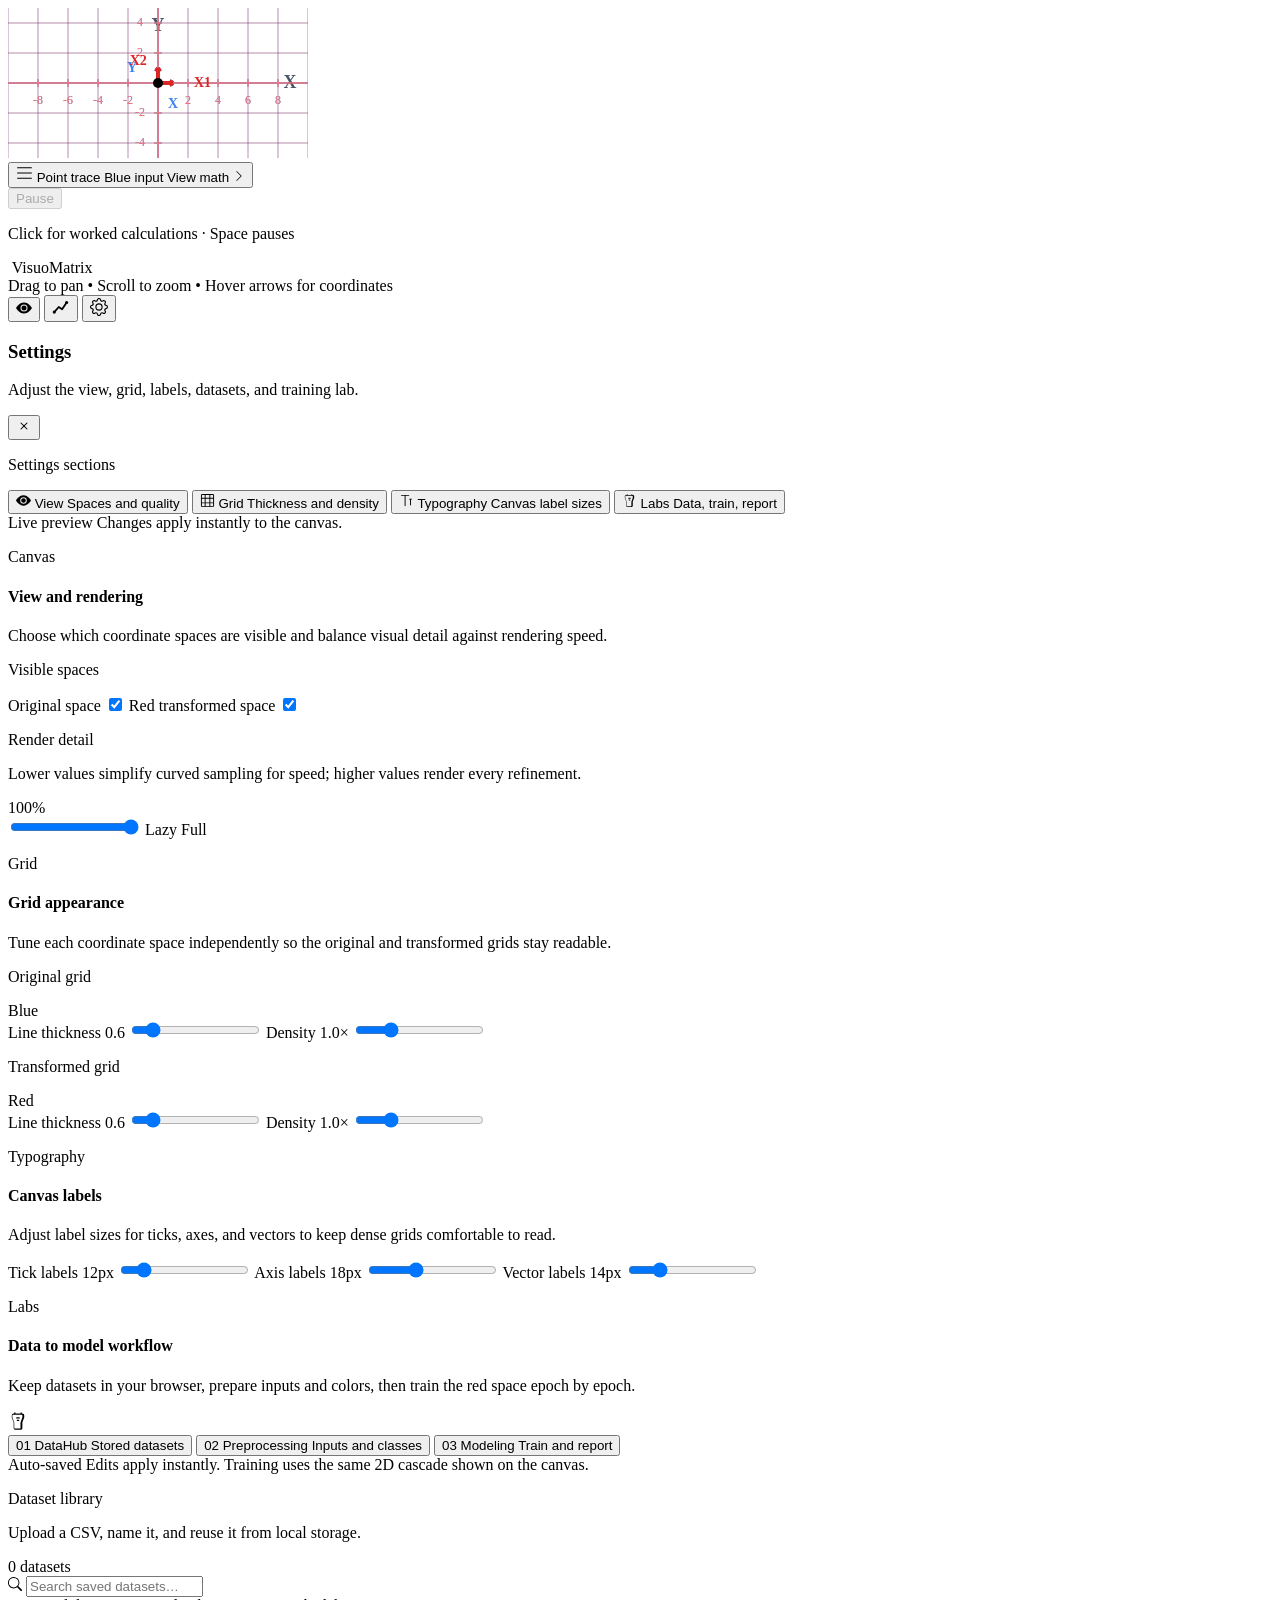
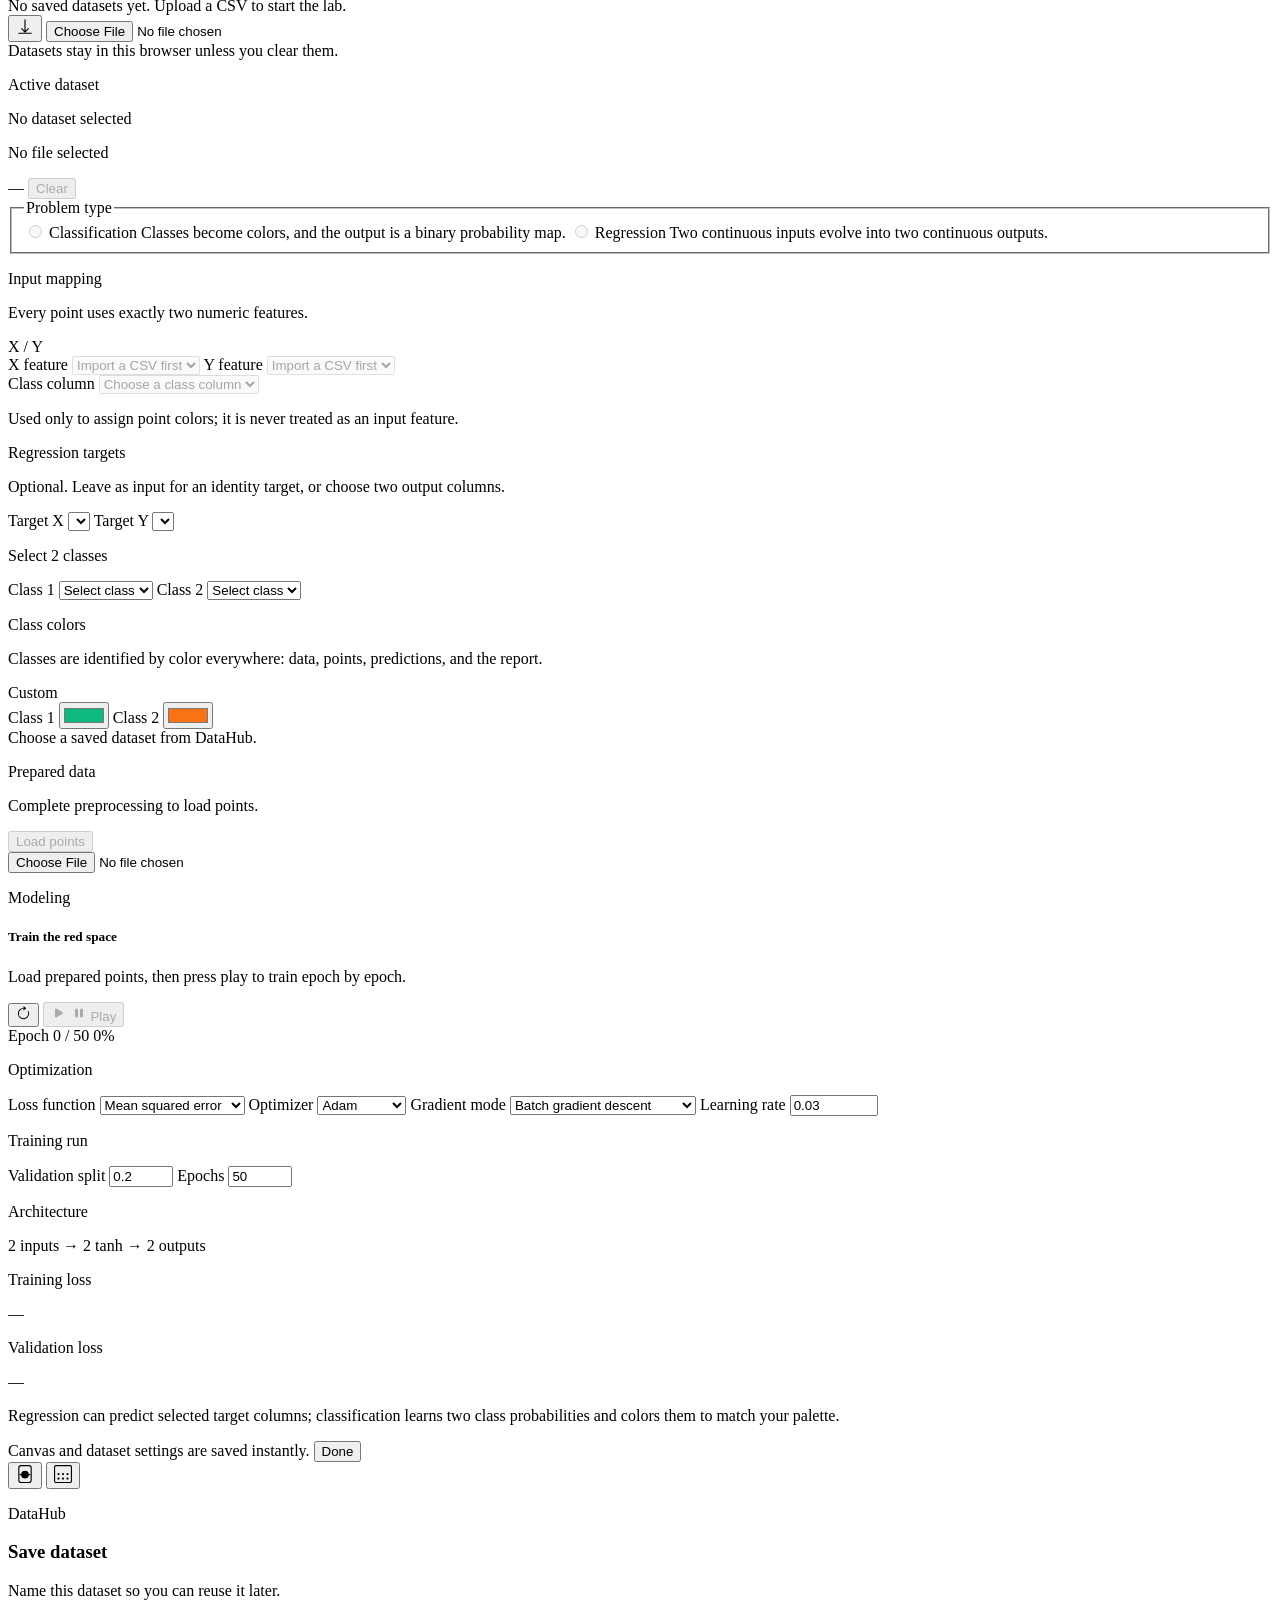
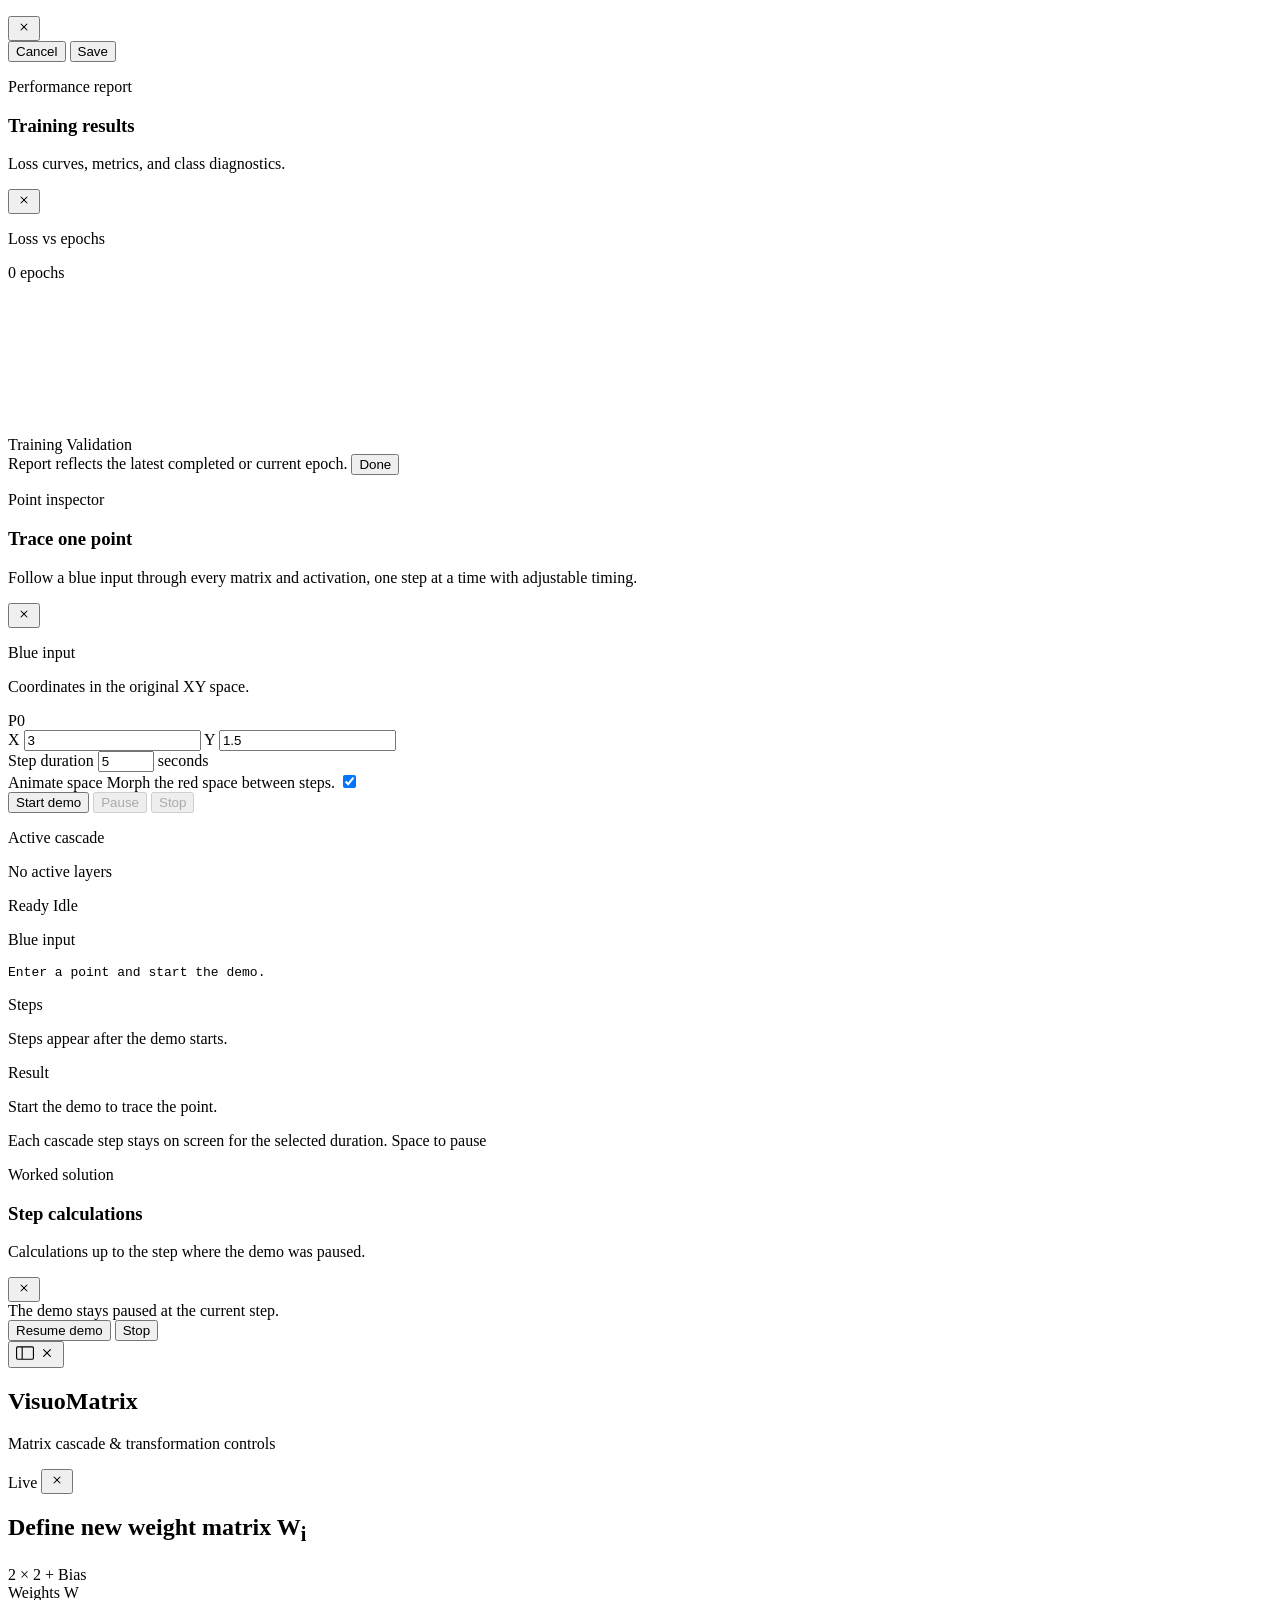
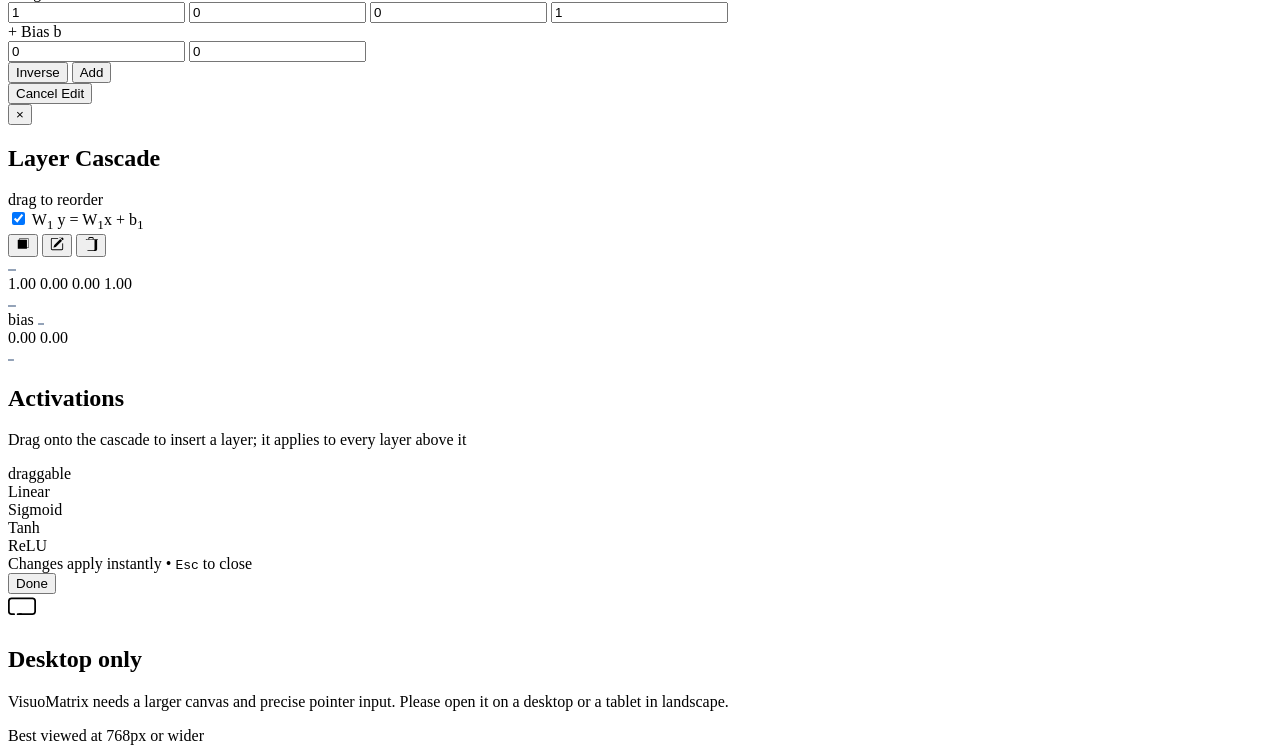
==== commit 6d07f2dc: "New fixes with working demo" ====
--- a/Maths/Linear Algebra/ai.html
+++ b/Maths/Linear Algebra/ai.html
@@ -7,10 +7,13 @@
     <title>VisuoMatrix AI</title>
     <link rel="icon" href="https://avatars.githubusercontent.com/u/142606875?v=4&size=16" type="image/png">
     <script src="https://cdn.tailwindcss.com"></script>
+    <link rel="stylesheet" href="https://cdn.jsdelivr.net/npm/katex@0.16.11/dist/katex.min.css">
+    <script defer src="https://cdn.jsdelivr.net/npm/katex@0.16.11/dist/katex.min.js"></script>
     <link rel="stylesheet" href="css/base.css">
     <script defer src="js/core/config.js"></script>
     <script defer src="js/core/math.js"></script>
     <script defer src="js/core/activation.js"></script>
+    <script defer src="js/core/space-morph.js"></script>
     <script defer src="js/app/dom.js"></script>
     <script defer src="js/app/state.js"></script>
     <script defer src="js/app/matrices.js"></script>
@@ -19,6 +22,7 @@
     <script defer src="js/app/render.js"></script>
     <script defer src="js/app/cascade.js"></script>
     <script defer src="js/app/data.js"></script>
+    <script defer src="js/app/lab.js"></script>
     <script defer src="js/app/interactions.js"></script>
     <script defer src="js/app/tracer.js"></script>
     <script defer src="js/app/main.js"></script>
@@ -33,26 +37,33 @@
         </div>
 
         <!-- Point trace playback HUD -->
-        <div id="pointTraceHud" class="pointer-events-none fixed left-1/2 top-4 z-[70] hidden w-[min(92vw,32rem)] -translate-x-1/2">
-            <div class="pointer-events-auto rounded-2xl border border-indigo-200 bg-white/95 p-3.5 shadow-[0_20px_60px_-20px_rgba(49,46,129,0.4)] backdrop-blur">
-                <div class="flex items-start gap-3">
-                    <div class="min-w-0 flex-1">
-                        <div class="mb-1.5 flex items-center justify-between gap-3">
-                            <span id="pointTraceHudStep" class="text-[10px] font-bold uppercase tracking-wider text-indigo-600">Step 0 of 0</span>
-                            <span id="pointTraceHudTime" class="rounded-full border border-indigo-100 bg-indigo-50 px-2 py-0.5 font-mono text-[10px] font-semibold text-indigo-700">5.0s</span>
-                        </div>
-                        <p id="pointTraceHudTitle" class="truncate text-sm font-bold tracking-tight text-slate-900">Blue input</p>
-                        <div class="mt-2 h-1.5 overflow-hidden rounded-full bg-slate-100">
-                            <div id="pointTraceHudProgress" class="h-full w-0 rounded-full bg-gradient-to-r from-blue-500 via-amber-400 to-red-500"></div>
-                        </div>
-                    </div>
-                    <div class="flex shrink-0 items-center gap-1.5">
-                        <button id="pointTraceHudPauseBtn" type="button" class="rounded-lg border border-indigo-200 bg-indigo-50 px-3 py-1.5 text-xs font-semibold text-indigo-700 transition-colors hover:bg-indigo-100">Pause</button>
-                        <button id="pointTraceHudStopBtn" type="button" class="rounded-lg border border-slate-200 bg-white px-3 py-1.5 text-xs font-semibold text-slate-600 transition-colors hover:bg-slate-50">Stop</button>
+        <div id="pointTraceHud" class="pointer-events-none fixed left-1/2 top-4 z-[70] hidden w-[min(92vw,26rem)] -translate-x-1/2">
+            <div class="pointer-events-auto overflow-hidden rounded-2xl border border-indigo-200 bg-white/95 shadow-[0_20px_60px_-20px_rgba(49,46,129,0.4)] backdrop-blur">
+                <button id="pointTraceHudCard" type="button" class="group flex w-full items-center gap-3 px-4 py-3 text-left transition-colors hover:bg-indigo-50/40 active:bg-indigo-50/70">
+                    <span class="flex h-9 w-9 shrink-0 items-center justify-center rounded-xl bg-indigo-50 text-indigo-600">
+                        <svg xmlns="http://www.w3.org/2000/svg" width="17" height="17" fill="currentColor" viewBox="0 0 16 16" aria-hidden="true">
+                            <path d="M1 2.5A.5.5 0 0 1 1.5 2h13a.5.5 0 0 1 0 1h-13A.5.5 0 0 1 1 2.5m0 5A.5.5 0 0 1 1.5 7h13a.5.5 0 0 1 0 1h-13A.5.5 0 0 1 1 7.5m0 5a.5.5 0 0 1 .5-.5h13a.5.5 0 0 1 0 1h-13a.5.5 0 0 1-.5-.5"/>
+                        </svg>
+                    </span>
+                    <span class="min-w-0 flex-1">
+                        <span class="block text-[10px] font-bold uppercase tracking-[0.18em] text-indigo-500">Point trace</span>
+                        <span id="pointTraceHudTitle" class="mt-0.5 block truncate text-sm font-bold tracking-tight text-slate-900">Blue input</span>
+                    </span>
+                    <span class="flex shrink-0 items-center gap-1 text-xs font-semibold text-indigo-600">
+                        View math
+                        <svg xmlns="http://www.w3.org/2000/svg" width="12" height="12" fill="currentColor" viewBox="0 0 16 16" aria-hidden="true">
+                            <path fill-rule="evenodd" d="M4.646 1.646a.5.5 0 0 1 .708 0l6 6a.5.5 0 0 1 0 .708l-6 6a.5.5 0 0 1-.708-.708L10.293 8 4.646 2.354a.5.5 0 0 1 0-.708"/>
+                        </svg>
+                    </span>
+                </button>
+                <div class="flex items-center gap-3 border-t border-indigo-100 bg-white/80 px-4 py-2">
+                    <button id="pointTraceHudPauseBtn" type="button" class="shrink-0 rounded-lg border border-indigo-200 bg-indigo-50 px-3 py-1 text-xs font-semibold text-indigo-700 transition-colors hover:bg-indigo-100">Pause</button>
+                    <div class="h-1.5 flex-1 overflow-hidden rounded-full bg-slate-100">
+                        <div id="pointTraceHudProgress" class="h-full w-0 rounded-full bg-gradient-to-r from-blue-500 via-amber-400 to-red-500 transition-[width] duration-100"></div>
                     </div>
                 </div>
-                <p class="mt-2 text-[10px] font-medium text-slate-400">Press Space to pause or resume. The graph stays visible while tracing.</p>
             </div>
+            <p class="mt-2 text-center text-[10px] font-medium text-slate-400">Click for worked calculations · Space pauses</p>
         </div>
 
         <!-- Floating brand -->
@@ -104,7 +115,7 @@
                     <header class="flex shrink-0 items-start justify-between gap-4 border-b border-slate-200 bg-slate-50/80 px-5 py-4">
                         <div>
                             <h3 id="settingsTitle" class="text-base font-bold tracking-tight text-slate-900">Settings</h3>
-                            <p class="mt-0.5 text-xs text-slate-500">Adjust the view, grid, labels, and imported dataset.</p>
+                            <p class="mt-0.5 text-xs text-slate-500">Adjust the view, grid, labels, datasets, and training lab.</p>
                         </div>
                         <button id="closeSettingsBtn" type="button" class="flex h-9 w-9 shrink-0 items-center justify-center rounded-full text-slate-400 transition-colors hover:bg-slate-200/70 hover:text-slate-700" aria-label="Close settings">
                             <svg xmlns="http://www.w3.org/2000/svg" width="16" height="16" fill="currentColor" viewBox="0 0 16 16" aria-hidden="true">
@@ -145,12 +156,12 @@
                                     </span>
                                 </button>
                                 <button type="button" role="tab" id="settingsTabData" aria-controls="settingsPaneData" aria-selected="false" tabindex="-1" data-settings-tab="data" class="settings-tab flex w-full items-center gap-3 rounded-xl px-3 py-2.5 text-left text-slate-600 transition-all hover:bg-slate-100 hover:text-slate-900">
-                                    <span class="flex h-8 w-8 shrink-0 items-center justify-center rounded-lg bg-amber-100 text-amber-700">
-                                        <svg xmlns="http://www.w3.org/2000/svg" width="15" height="15" fill="currentColor" viewBox="0 0 16 16" aria-hidden="true"><path d="M8 1c-2.21 0-4 .895-4 2s1.79 2 4 2 4-.895 4-2-1.79-2-4-2zM4 4.5V6c0 1.105 1.79 2 4 2s4-.895 4-2V4.5c-.9.6-2.35 1-4 1s-3.1-.4-4-1zM4 8.5V10c0 1.105 1.79 2 4 2s4-.895 4-2V8.5c-.9.6-2.35 1-4 1s-3.1-.4-4-1zM4 12.5V14c0 1.105 1.79 2 4 2s4-.895 4-2v-1.5c-.9.6-2.35 1-4 1s-3.1-.4-4-1z"/></svg>
+                                    <span class="flex h-8 w-8 shrink-0 items-center justify-center rounded-lg bg-gradient-to-br from-amber-100 to-orange-100 text-amber-700">
+                                        <svg xmlns="http://www.w3.org/2000/svg" width="15" height="15" fill="currentColor" viewBox="0 0 16 16" aria-hidden="true"><path d="M5.5 1a.5.5 0 0 1 .5.5V2h4v-.5a.5.5 0 0 1 1 0V2h.5a1.5 1.5 0 0 1 1.5 1.5v1.382a2.5 2.5 0 0 1-.221 1.014L11.5 9.086V13.5A1.5 1.5 0 0 1 10 15H6a1.5 1.5 0 0 1-1.5-1.5V9.086L3.221 5.896A2.5 2.5 0 0 1 3 4.882V3.5A1.5 1.5 0 0 1 4.5 2H5v-.5a.5.5 0 0 1 .5-.5Zm-1.5 2a.5.5 0 0 0-.5.5v1.382c0 .21.044.417.129.61L5 9.257V13.5a.5.5 0 0 0 .5.5h4a.5.5 0 0 0 .5-.5V9.257l1.371-3.765a1.5 1.5 0 0 0 .129-.61V3.5a.5.5 0 0 0-.5-.5h-7Z"/><path d="M6.5 5.5A.5.5 0 0 1 7 5h2a.5.5 0 0 1 0 1H7a.5.5 0 0 1-.5-.5ZM7 7.5a.5.5 0 0 1 .5-.5h1a.5.5 0 0 1 0 1h-1a.5.5 0 0 1-.5-.5Z"/></svg>
                                     </span>
                                     <span class="min-w-0">
-                                        <span class="block text-sm font-semibold">Data</span>
-                                        <span class="block truncate text-[10px] text-slate-400">CSV and point classes</span>
+                                        <span class="block text-sm font-semibold">Labs</span>
+                                        <span class="block truncate text-[10px] text-slate-400">Data, train, report</span>
                                     </span>
                                 </button>
                             </nav>
@@ -297,148 +308,331 @@
                                 </div>
                             </section>
 
-                            <section id="settingsPaneData" data-settings-pane="data" role="tabpanel" aria-labelledby="settingsTabData" class="hidden space-y-4">
-                                <div>
-                                    <p class="text-[10px] font-bold uppercase tracking-[0.18em] text-amber-600">Dataset</p>
-                                    <h4 class="mt-1 text-lg font-bold tracking-tight text-slate-900">Points and classes</h4>
-                                    <p class="mt-1 text-xs leading-relaxed text-slate-500">Import CSV data, choose the two numeric inputs, and optionally use a class column to color the points.</p>
-                                </div>
-
-                                <div class="rounded-2xl border border-amber-200 bg-amber-50/50 p-4">
-                                    <div class="mb-3 flex flex-wrap items-center justify-between gap-3">
-                                        <div>
-                                            <p class="text-[11px] font-bold uppercase tracking-wider text-amber-800">CSV import</p>
-                                            <p class="mt-1 text-[11px] text-amber-700">At least two columns are required; no empty cells.</p>
+                            <section id="settingsPaneData" data-settings-pane="data" role="tabpanel" aria-labelledby="settingsTabData" class="hidden">
+                                <div class="mb-4 flex items-start justify-between gap-4">
+                                    <div>
+                                        <p class="text-[10px] font-bold uppercase tracking-[0.18em] text-amber-600">Labs</p>
+                                        <h4 class="mt-1 text-lg font-bold tracking-tight text-slate-900">Data to model workflow</h4>
+                                        <p class="mt-1 text-xs leading-relaxed text-slate-500">Keep datasets in your browser, prepare inputs and colors, then train the red space epoch by epoch.</p>
+                                    </div>
+                                    <span class="flex h-10 w-10 shrink-0 items-center justify-center rounded-2xl bg-gradient-to-br from-amber-100 to-orange-100 text-amber-700 ring-1 ring-amber-200">
+                                        <svg xmlns="http://www.w3.org/2000/svg" width="20" height="20" fill="currentColor" viewBox="0 0 16 16" aria-hidden="true">
+                                            <path d="M5.5 1a.5.5 0 0 1 .5.5V2h4v-.5a.5.5 0 0 1 1 0V2h.5a1.5 1.5 0 0 1 1.5 1.5v1.382a2.5 2.5 0 0 1-.221 1.014L11.5 9.086V13.5A1.5 1.5 0 0 1 10 15H6a1.5 1.5 0 0 1-1.5-1.5V9.086L3.221 5.896A2.5 2.5 0 0 1 3 4.882V3.5A1.5 1.5 0 0 1 4.5 2H5v-.5a.5.5 0 0 1 .5-.5Zm-1.5 2a.5.5 0 0 0-.5.5v1.382c0 .21.044.417.129.61L5 9.257V13.5a.5.5 0 0 0 .5.5h4a.5.5 0 0 0 .5-.5V9.257l1.371-3.765a1.5 1.5 0 0 0 .129-.61V3.5a.5.5 0 0 0-.5-.5h-7Z"/>
+                                            <path d="M6.5 5.5A.5.5 0 0 1 7 5h2a.5.5 0 0 1 0 1H7a.5.5 0 0 1-.5-.5ZM7 7.5a.5.5 0 0 1 .5-.5h1a.5.5 0 0 1 0 1h-1a.5.5 0 0 1-.5-.5Z"/>
+                                        </svg>
+                                    </span>
+                                </div>
+
+                                <div class="grid gap-4 lg:grid-cols-[11.5rem_minmax(0,1fr)]">
+                                    <nav id="labStepNav" class="flex flex-col gap-1.5 rounded-2xl border border-slate-200 bg-slate-50/80 p-2" aria-label="Lab steps">
+                                        <button type="button" data-lab-step="datahub" class="lab-step-btn flex items-center gap-2.5 rounded-xl bg-slate-900 px-3 py-2.5 text-left text-white shadow-sm transition-colors">
+                                            <span class="flex h-8 w-8 shrink-0 items-center justify-center rounded-lg bg-white/10 text-[10px] font-black">01</span>
+                                            <span class="min-w-0">
+                                                <span class="block text-sm font-semibold">DataHub</span>
+                                                <span class="block truncate text-[10px] opacity-60">Stored datasets</span>
+                                            </span>
+                                        </button>
+                                        <button type="button" data-lab-step="preprocessing" class="lab-step-btn flex items-center gap-2.5 rounded-xl px-3 py-2.5 text-left text-slate-600 transition-colors hover:bg-white">
+                                            <span class="flex h-8 w-8 shrink-0 items-center justify-center rounded-lg bg-amber-100 text-[10px] font-black text-amber-700">02</span>
+                                            <span class="min-w-0">
+                                                <span class="block text-sm font-semibold">Preprocessing</span>
+                                                <span class="block truncate text-[10px] text-slate-400">Inputs and classes</span>
+                                            </span>
+                                        </button>
+                                        <button type="button" data-lab-step="modeling" class="lab-step-btn flex items-center gap-2.5 rounded-xl px-3 py-2.5 text-left text-slate-600 transition-colors hover:bg-white">
+                                            <span class="flex h-8 w-8 shrink-0 items-center justify-center rounded-lg bg-indigo-100 text-[10px] font-black text-indigo-700">03</span>
+                                            <span class="min-w-0">
+                                                <span class="block text-sm font-semibold">Modeling</span>
+                                                <span class="block truncate text-[10px] text-slate-400">Train and report</span>
+                                            </span>
+                                        </button>
+                                        <div class="mt-auto rounded-xl border border-slate-200 bg-white/80 p-2.5 text-[10px] leading-relaxed text-slate-500">
+                                            <span class="mb-1 flex items-center gap-1.5 font-semibold text-slate-700">
+                                                <span class="h-1.5 w-1.5 rounded-full bg-emerald-500"></span>
+                                                Auto-saved
+                                            </span>
+                                            Edits apply instantly. Training uses the same 2D cascade shown on the canvas.
                                         </div>
-                                        <button id="clearDataBtn" type="button" disabled class="cursor-not-allowed rounded-xl border border-amber-200 bg-white/80 px-3 py-1.5 text-xs font-semibold text-amber-700 opacity-50 transition-colors hover:bg-white hover:text-amber-900 disabled:hover:bg-white/80">Clear data</button>
-                                    </div>
-
-                                    <label id="csvDropZone" for="csvFileInput" class="flex cursor-pointer flex-col items-center justify-center gap-2 rounded-2xl border-2 border-dashed border-amber-300 bg-white/70 px-4 py-5 text-center transition-colors hover:border-amber-400 hover:bg-white">
-                                        <span class="flex h-10 w-10 items-center justify-center rounded-full bg-amber-100 text-amber-700">
-                                            <svg xmlns="http://www.w3.org/2000/svg" width="18" height="18" fill="currentColor" viewBox="0 0 16 16" aria-hidden="true">
-                                                <path d="M.5 9.9a.5.5 0 0 1 .5.5v2.5a1 1 0 0 0 1 1h12a1 1 0 0 0 1-1v-2.5a.5.5 0 0 1 1 0v2.5a2 2 0 0 1-2 2H2a2 2 0 0 1-2-2v-2.5a.5.5 0 0 1 .5-.5z"/>
-                                                <path d="M7.646 1.146a.5.5 0 0 1 .708 0l3 3a.5.5 0 0 1-.708.708L8.5 2.707V11.5a.5.5 0 0 1-1 0V2.707L5.354 4.854a.5.5 0 1 1-.708-.708l3-3z"/>
-                                            </svg>
-                                        </span>
-                                        <span class="text-sm font-semibold text-slate-700">Choose a CSV file</span>
-                                        <span class="text-[11px] text-slate-500">or drag and drop it here</span>
-                                    </label>
-                                    <input id="csvFileInput" type="file" accept=".csv,text/csv" class="hidden">
-                                    <div class="mt-3 flex items-center justify-between gap-2 rounded-xl border border-amber-200 bg-white/80 px-3 py-2 text-xs">
-                                        <span id="csvFileName" class="max-w-[70%] truncate font-medium text-slate-600">No file selected</span>
-                                        <span id="csvSummary" class="shrink-0 font-mono text-amber-700">—</span>
-                                    </div>
-                                    <div id="csvError" class="mt-2 hidden rounded-xl border border-red-200 bg-red-50 px-3 py-2 text-xs font-medium text-red-700"></div>
-                                    <div id="csvStatus" aria-live="polite" class="mt-2 rounded-xl border border-slate-200 bg-white/70 px-3 py-2 text-xs text-slate-500">Import a dataset to choose inputs and optional point classes.</div>
-                                </div>
-
-                                <div class="rounded-2xl border border-slate-200 bg-slate-50/70 p-4">
-                                    <fieldset>
-                                        <legend class="mb-2 text-[11px] font-bold uppercase tracking-wider text-slate-500">Problem type</legend>
-                                        <div class="grid grid-cols-1 gap-2 sm:grid-cols-2">
-                                            <label class="flex cursor-pointer flex-col gap-1 rounded-xl border border-slate-200 bg-white px-3 py-2.5 text-sm transition-colors hover:border-emerald-300 hover:bg-emerald-50">
-                                                <span class="flex items-center gap-2 font-semibold text-slate-700">
-                                                    <input type="radio" id="problemTypeClassification" name="problemType" value="classification" class="h-4 w-4 accent-emerald-600" disabled>
-                                                    Classification
-                                                </span>
-                                                <span class="text-[10px] leading-snug text-slate-500">Use a class column to color points. The cascade stays fully editable.</span>
-                                            </label>
-                                            <label class="flex cursor-pointer flex-col gap-1 rounded-xl border border-slate-200 bg-white px-3 py-2.5 text-sm transition-colors hover:border-blue-300 hover:bg-blue-50">
-                                                <span class="flex items-center gap-2 font-semibold text-slate-700">
-                                                    <input type="radio" id="problemTypeRegression" name="problemType" value="regression" class="h-4 w-4 accent-blue-600" disabled>
-                                                    Regression
-                                                </span>
-                                                <span class="text-[10px] leading-snug text-slate-500">Use the two numeric inputs directly; any extra column is ignored.</span>
-                                            </label>
+                                    </nav>
+
+                                    <div class="min-w-0">
+                                        <div data-lab-pane="datahub" class="space-y-4">
+                                            <div class="rounded-2xl border border-amber-200 bg-amber-50/50 p-4">
+                                                <div class="mb-3 flex flex-wrap items-center justify-between gap-3">
+                                                    <div>
+                                                        <p class="text-[11px] font-bold uppercase tracking-wider text-amber-800">Dataset library</p>
+                                                        <p class="mt-1 text-[11px] text-amber-700">Upload a CSV, name it, and reuse it from local storage.</p>
+                                                    </div>
+                                                    <span id="labDataHubCount" class="rounded-full border border-amber-200 bg-white/80 px-2.5 py-1 text-[10px] font-semibold uppercase tracking-wider text-amber-700">0 datasets</span>
+                                                </div>
+                                                <label for="labDatasetSearch" class="flex items-center gap-2 rounded-xl border border-amber-200 bg-white px-3 py-2 shadow-sm focus-within:border-amber-400 focus-within:ring-4 focus-within:ring-amber-400/10">
+                                                    <svg xmlns="http://www.w3.org/2000/svg" width="14" height="14" fill="currentColor" viewBox="0 0 16 16" class="shrink-0 text-amber-500" aria-hidden="true"><path d="M11.742 10.344a6.5 6.5 0 1 0-1.397 1.398h-.001c.03.04.062.078.098.115l3.85 3.85a1 1 0 0 0 1.415-1.414l-3.85-3.85a1.007 1.007 0 0 0-.115-.1zM12 6.5a5.5 5.5 0 1 1-11 0 5.5 5.5 0 0 1 11 0z"/></svg>
+                                                    <input id="labDatasetSearch" type="search" placeholder="Search saved datasets…" class="min-w-0 flex-1 bg-transparent text-sm text-slate-700 outline-none placeholder:text-slate-400">
+                                                </label>
+                                            </div>
+
+                                            <div class="relative rounded-2xl border border-slate-200 bg-white p-3 shadow-sm">
+                                                <div id="labDatasetList" class="max-h-64 space-y-2 overflow-y-auto pr-1"></div>
+                                                <div id="labDatasetEmpty" class="rounded-xl border border-dashed border-slate-200 bg-slate-50/70 px-4 py-7 text-center text-xs text-slate-500">
+                                                    No saved datasets yet. Upload a CSV to start the lab.
+                                                </div>
+                                                <button id="labUploadDataBtn" type="button" class="absolute -bottom-3 -right-3 flex h-11 w-11 items-center justify-center rounded-2xl bg-gradient-to-br from-amber-500 to-orange-600 text-white shadow-lg shadow-amber-500/30 ring-4 ring-white transition-all hover:-translate-y-0.5 hover:shadow-xl active:translate-y-0" title="Upload dataset" aria-label="Upload dataset">
+                                                    <svg xmlns="http://www.w3.org/2000/svg" width="18" height="18" fill="currentColor" viewBox="0 0 16 16" aria-hidden="true"><path d="M8 1a.5.5 0 0 1 .5.5v9.793l2.146-2.147a.5.5 0 0 1 .708.708l-3 3a.5.5 0 0 1-.708 0l-3-3a.5.5 0 1 1 .708-.708L7.5 11.293V1.5A.5.5 0 0 1 8 1Z"/><path d="M2 13.5a.5.5 0 0 1 .5-.5h11a.5.5 0 0 1 0 1h-11a.5.5 0 0 1-.5-.5Z"/></svg>
+                                                </button>
+                                                <input id="labDatasetFileInput" type="file" accept=".csv,text/csv" class="hidden">
+                                            </div>
+
+                                            <div id="labDatasetPreview" class="hidden rounded-2xl border border-indigo-200 bg-indigo-50/50 p-4"></div>
+                                            <div id="labDataHubStatus" aria-live="polite" class="rounded-xl border border-slate-200 bg-white/70 px-3 py-2 text-xs text-slate-500">Datasets stay in this browser unless you clear them.</div>
                                         </div>
-                                    </fieldset>
-
-                                    <div class="mt-4 border-t border-slate-200 pt-4">
-                                        <div class="mb-3 flex items-start justify-between gap-2">
-                                            <div>
-                                                <p class="text-[11px] font-bold uppercase tracking-wider text-slate-500">Input mapping</p>
-                                                <p class="mt-1 text-[11px] leading-snug text-slate-500">Every point uses exactly two numeric features.</p>
+
+                                        <div data-lab-pane="preprocessing" class="hidden space-y-4">
+                                            <div class="rounded-2xl border border-amber-200 bg-amber-50/50 p-4">
+                                                <div class="flex flex-wrap items-center justify-between gap-3">
+                                                    <div class="min-w-0">
+                                                        <p class="text-[11px] font-bold uppercase tracking-wider text-amber-800">Active dataset</p>
+                                                        <p id="labActiveDatasetName" class="mt-1 truncate text-sm font-semibold text-slate-800">No dataset selected</p>
+                                                        <p id="csvFileName" class="mt-0.5 truncate text-[11px] text-slate-500">No file selected</p>
+                                                    </div>
+                                                    <div class="flex items-center gap-2">
+                                                        <span id="csvSummary" class="rounded-full border border-amber-200 bg-white/80 px-2.5 py-1 font-mono text-[11px] text-amber-700">—</span>
+                                                        <button id="clearDataBtn" type="button" disabled class="cursor-not-allowed rounded-xl border border-amber-200 bg-white/80 px-3 py-1.5 text-xs font-semibold text-amber-700 opacity-50 transition-colors hover:bg-white hover:text-amber-900 disabled:hover:bg-white/80">Clear</button>
+                                                    </div>
+                                                </div>
                                             </div>
-                                            <span class="rounded-full bg-white px-2 py-0.5 text-[10px] font-semibold uppercase tracking-wider text-slate-400 ring-1 ring-slate-200">X / Y</span>
+
+                                            <div class="rounded-2xl border border-slate-200 bg-slate-50/70 p-4">
+                                                <fieldset>
+                                                    <legend class="mb-2 text-[11px] font-bold uppercase tracking-wider text-slate-500">Problem type</legend>
+                                                    <div class="grid grid-cols-1 gap-2 sm:grid-cols-2">
+                                                        <label class="flex cursor-pointer flex-col gap-1 rounded-xl border border-slate-200 bg-white px-3 py-2.5 text-sm transition-colors hover:border-emerald-300 hover:bg-emerald-50">
+                                                            <span class="flex items-center gap-2 font-semibold text-slate-700">
+                                                                <input type="radio" id="problemTypeClassification" name="problemType" value="classification" class="h-4 w-4 accent-emerald-600" disabled>
+                                                                Classification
+                                                            </span>
+                                                            <span class="text-[10px] leading-snug text-slate-500">Classes become colors, and the output is a binary probability map.</span>
+                                                        </label>
+                                                        <label class="flex cursor-pointer flex-col gap-1 rounded-xl border border-slate-200 bg-white px-3 py-2.5 text-sm transition-colors hover:border-blue-300 hover:bg-blue-50">
+                                                            <span class="flex items-center gap-2 font-semibold text-slate-700">
+                                                                <input type="radio" id="problemTypeRegression" name="problemType" value="regression" class="h-4 w-4 accent-blue-600" disabled>
+                                                                Regression
+                                                            </span>
+                                                            <span class="text-[10px] leading-snug text-slate-500">Two continuous inputs evolve into two continuous outputs.</span>
+                                                        </label>
+                                                    </div>
+                                                </fieldset>
+
+                                                <div class="mt-4 border-t border-slate-200 pt-4">
+                                                    <div class="mb-3 flex items-start justify-between gap-2">
+                                                        <div>
+                                                            <p class="text-[11px] font-bold uppercase tracking-wider text-slate-500">Input mapping</p>
+                                                            <p class="mt-1 text-[11px] leading-snug text-slate-500">Every point uses exactly two numeric features.</p>
+                                                        </div>
+                                                        <span class="rounded-full bg-white px-2 py-0.5 text-[10px] font-semibold uppercase tracking-wider text-slate-400 ring-1 ring-slate-200">X / Y</span>
+                                                    </div>
+                                                    <div class="grid grid-cols-2 gap-2">
+                                                        <label for="xFeatureSelect" class="block">
+                                                            <span class="mb-1 block text-[10px] font-semibold uppercase tracking-wider text-slate-500">X feature</span>
+                                                            <select id="xFeatureSelect" class="w-full rounded-xl border border-slate-200 bg-white px-3 py-2 text-sm text-slate-700 shadow-sm focus:border-amber-400 focus:outline-none focus:ring-4 focus:ring-amber-400/15" disabled>
+                                                                <option value="">Import a CSV first</option>
+                                                            </select>
+                                                        </label>
+                                                        <label for="yFeatureSelect" class="block">
+                                                            <span class="mb-1 block text-[10px] font-semibold uppercase tracking-wider text-slate-500">Y feature</span>
+                                                            <select id="yFeatureSelect" class="w-full rounded-xl border border-slate-200 bg-white px-3 py-2 text-sm text-slate-700 shadow-sm focus:border-amber-400 focus:outline-none focus:ring-4 focus:ring-amber-400/15" disabled>
+                                                                <option value="">Import a CSV first</option>
+                                                            </select>
+                                                        </label>
+                                                    </div>
+
+                                                    <div id="outputColumnField" class="mt-3 hidden">
+                                                        <label for="outputColumnSelect" class="block">
+                                                            <span class="mb-1 block text-[10px] font-semibold uppercase tracking-wider text-slate-500">Class column</span>
+                                                            <select id="outputColumnSelect" class="w-full rounded-xl border border-slate-200 bg-white px-3 py-2 text-sm text-slate-700 shadow-sm focus:border-emerald-400 focus:outline-none focus:ring-4 focus:ring-emerald-400/15" disabled>
+                                                                <option value="">Choose a class column</option>
+                                                            </select>
+                                                        </label>
+                                                        <p class="mt-1 text-[10px] leading-snug text-slate-400">Used only to assign point colors; it is never treated as an input feature.</p>
+                                                    </div>
+
+                                                    <div id="regressionTargetFields" class="mt-3 hidden rounded-xl border border-blue-100 bg-blue-50/60 p-3">
+                                                        <p class="text-[10px] font-bold uppercase tracking-wider text-blue-800">Regression targets</p>
+                                                        <p class="mt-0.5 text-[10px] leading-snug text-blue-700">Optional. Leave as input for an identity target, or choose two output columns.</p>
+                                                        <div class="mt-2 grid grid-cols-2 gap-2">
+                                                            <label for="targetXFeatureSelect" class="block">
+                                                                <span class="mb-1 block text-[10px] font-semibold uppercase tracking-wider text-blue-700">Target X</span>
+                                                                <select id="targetXFeatureSelect" class="w-full rounded-xl border border-blue-200 bg-white px-2 py-1.5 text-xs text-slate-700 focus:border-blue-400 focus:outline-none focus:ring-4 focus:ring-blue-400/15"></select>
+                                                            </label>
+                                                            <label for="targetYFeatureSelect" class="block">
+                                                                <span class="mb-1 block text-[10px] font-semibold uppercase tracking-wider text-blue-700">Target Y</span>
+                                                                <select id="targetYFeatureSelect" class="w-full rounded-xl border border-blue-200 bg-white px-2 py-1.5 text-xs text-slate-700 focus:border-blue-400 focus:outline-none focus:ring-4 focus:ring-blue-400/15"></select>
+                                                            </label>
+                                                        </div>
+                                                    </div>
+                                                </div>
+                                            </div>
+
+                                            <div id="classSelection" class="hidden rounded-2xl border border-emerald-200 bg-emerald-50/70 p-4">
+                                                <p class="text-[11px] font-bold uppercase tracking-wider text-emerald-800">Select 2 classes</p>
+                                                <p id="classSelectionHint" class="mt-1 text-[11px] leading-snug text-emerald-700"></p>
+                                                <div class="mt-3 grid grid-cols-2 gap-2">
+                                                    <label for="classASelect" class="block">
+                                                        <span class="mb-1 block text-[10px] font-semibold uppercase tracking-wider text-emerald-800">Class 1</span>
+                                                        <select id="classASelect" class="w-full rounded-xl border border-emerald-200 bg-white px-3 py-2 text-sm text-slate-700 shadow-sm focus:border-emerald-400 focus:outline-none focus:ring-4 focus:ring-emerald-400/15">
+                                                            <option value="">Select class</option>
+                                                        </select>
+                                                    </label>
+                                                    <label for="classBSelect" class="block">
+                                                        <span class="mb-1 block text-[10px] font-semibold uppercase tracking-wider text-emerald-800">Class 2</span>
+                                                        <select id="classBSelect" class="w-full rounded-xl border border-emerald-200 bg-white px-3 py-2 text-sm text-slate-700 shadow-sm focus:border-emerald-400 focus:outline-none focus:ring-4 focus:ring-emerald-400/15">
+                                                            <option value="">Select class</option>
+                                                        </select>
+                                                    </label>
+                                                </div>
+                                            </div>
+
+                                            <div id="encodingSummary" class="hidden rounded-2xl border border-emerald-200 bg-emerald-50/70 px-3 py-2 text-[11px] font-medium text-emerald-800"></div>
+
+                                            <div id="classColorRow" class="hidden rounded-2xl border border-emerald-200 bg-white/80 p-4">
+                                                <div class="mb-3 flex items-center justify-between gap-2">
+                                                    <div>
+                                                        <p class="text-[11px] font-bold uppercase tracking-wider text-emerald-800">Class colors</p>
+                                                        <p class="mt-1 text-[10px] leading-snug text-slate-500">Classes are identified by color everywhere: data, points, predictions, and the report.</p>
+                                                    </div>
+                                                    <span class="rounded-full bg-emerald-100 px-2 py-0.5 text-[10px] font-semibold uppercase tracking-wider text-emerald-700">Custom</span>
+                                                </div>
+                                                <div class="grid grid-cols-2 gap-2">
+                                                    <label for="classAColor" class="flex items-center justify-between gap-2 rounded-xl border border-emerald-100 bg-emerald-50/60 px-2.5 py-2">
+                                                        <span id="classAColorLabel" class="truncate text-xs font-semibold text-emerald-900">Class 1</span>
+                                                        <input type="color" id="classAColor" value="#10b981" class="h-7 w-9 cursor-pointer rounded-md border border-emerald-200 bg-white p-0.5">
+                                                    </label>
+                                                    <label for="classBColor" class="flex cursor-pointer items-center justify-between gap-2 rounded-xl border border-orange-100 bg-orange-50/60 px-2.5 py-2">
+                                                        <span id="classBColorLabel" class="truncate text-xs font-semibold text-orange-900">Class 2</span>
+                                                        <input type="color" id="classBColor" value="#f97316" class="h-7 w-9 cursor-pointer rounded-md border border-orange-200 bg-white p-0.5">
+                                                    </label>
+                                                </div>
+                                            </div>
+
+                                            <div id="csvError" class="hidden rounded-xl border border-red-200 bg-red-50 px-3 py-2 text-xs font-medium text-red-700"></div>
+                                            <div id="csvStatus" aria-live="polite" class="rounded-xl border border-slate-200 bg-white/70 px-3 py-2 text-xs text-slate-500">Choose a saved dataset from DataHub.</div>
+
+                                            <div class="rounded-2xl border border-slate-200 bg-white/80 p-4">
+                                                <div class="flex items-center justify-between gap-3">
+                                                    <div class="min-w-0">
+                                                        <p class="text-[11px] font-bold uppercase tracking-wider text-slate-500">Prepared data</p>
+                                                        <p id="dataLoadHint" class="mt-1 text-[11px] leading-snug text-slate-500">Complete preprocessing to load points.</p>
+                                                    </div>
+                                                    <button id="loadPointsBtn" type="button" disabled class="flex shrink-0 cursor-not-allowed items-center gap-2 rounded-xl bg-slate-900 px-4 py-2 text-sm font-semibold text-white opacity-50 shadow-lg shadow-slate-900/20 transition-all duration-200 hover:-translate-y-0.5 hover:bg-slate-800 active:translate-y-0 disabled:hover:translate-y-0">
+                                                        <span id="loadPointsSpinner" class="hidden h-3.5 w-3.5 animate-spin rounded-full border-2 border-white/40 border-t-white"></span>
+                                                        <span id="loadPointsLabel">Continue to modeling</span>
+                                                    </button>
+                                                </div>
+                                            </div>
+
+                                            <div class="hidden">
+                                                <label id="csvDropZone" for="csvFileInput"></label>
+                                                <input id="csvFileInput" type="file" accept=".csv,text/csv">
+                                            </div>
                                         </div>
-                                        <div class="grid grid-cols-2 gap-2">
-                                            <label for="xFeatureSelect" class="block">
-                                                <span class="mb-1 block text-[10px] font-semibold uppercase tracking-wider text-slate-500">X feature</span>
-                                                <select id="xFeatureSelect" class="w-full rounded-xl border border-slate-200 bg-white px-3 py-2 text-sm text-slate-700 shadow-sm focus:border-amber-400 focus:outline-none focus:ring-4 focus:ring-amber-400/15" disabled>
-                                                    <option value="">Import a CSV first</option>
-                                                </select>
-                                            </label>
-                                            <label for="yFeatureSelect" class="block">
-                                                <span class="mb-1 block text-[10px] font-semibold uppercase tracking-wider text-slate-500">Y feature</span>
-                                                <select id="yFeatureSelect" class="w-full rounded-xl border border-slate-200 bg-white px-3 py-2 text-sm text-slate-700 shadow-sm focus:border-amber-400 focus:outline-none focus:ring-4 focus:ring-amber-400/15" disabled>
-                                                    <option value="">Import a CSV first</option>
-                                                </select>
-                                            </label>
+
+                                        <div data-lab-pane="modeling" class="hidden space-y-4">
+                                            <div class="rounded-2xl border border-indigo-200 bg-gradient-to-br from-indigo-50 to-blue-50/70 p-4">
+                                                <div class="flex flex-wrap items-start justify-between gap-3">
+                                                    <div class="min-w-0">
+                                                        <p class="text-[11px] font-bold uppercase tracking-wider text-indigo-700">Modeling</p>
+                                                        <h5 class="mt-1 text-base font-bold tracking-tight text-slate-900">Train the red space</h5>
+                                                        <p id="labModelStatus" class="mt-1 text-[11px] leading-relaxed text-slate-600">Load prepared points, then press play to train epoch by epoch.</p>
+                                                    </div>
+                                                    <div class="flex items-center gap-2">
+                                                        <button id="labResetBtn" type="button" class="flex h-9 w-9 items-center justify-center rounded-xl border border-indigo-200 bg-white text-indigo-600 shadow-sm transition-colors hover:bg-indigo-50" title="Reset training" aria-label="Reset training">
+                                                            <svg xmlns="http://www.w3.org/2000/svg" width="15" height="15" fill="currentColor" viewBox="0 0 16 16" aria-hidden="true"><path fill-rule="evenodd" d="M8 3a5 5 0 1 0 4.546 2.914.5.5 0 0 1 .908-.417A6 6 0 1 1 8 2v1z"/><path d="M8 4.466V.534a.25.25 0 0 1 .41-.192l2.36 1.966c.12.1.12.284 0 .384L8.41 4.658A.25.25 0 0 1 8 4.466z"/></svg>
+                                                        </button>
+                                                        <button id="labPlayBtn" type="button" class="flex items-center gap-2 rounded-xl bg-indigo-600 px-4 py-2 text-sm font-semibold text-white shadow-lg shadow-indigo-600/20 transition-all hover:-translate-y-0.5 hover:bg-indigo-700 active:translate-y-0" title="Play training">
+                                                            <svg id="labPlayIcon" xmlns="http://www.w3.org/2000/svg" width="16" height="16" fill="currentColor" viewBox="0 0 16 16" aria-hidden="true"><path d="m11.596 8.697-6.363 3.692c-.54.313-1.233-.066-1.233-.697V4.308c0-.63.692-1.01 1.233-.696l6.363 3.692a.802.802 0 0 1 0 1.393z"/></svg>
+                                                            <svg id="labPauseIcon" xmlns="http://www.w3.org/2000/svg" width="16" height="16" fill="currentColor" viewBox="0 0 16 16" aria-hidden="true" class="hidden"><path d="M5.5 3.5A1.5 1.5 0 0 1 7 5v6a1.5 1.5 0 0 1-3 0V5a1.5 1.5 0 0 1 1.5-1.5zm5 0A1.5 1.5 0 0 1 12 5v6a1.5 1.5 0 0 1-3 0V5a1.5 1.5 0 0 1 1.5-1.5z"/></svg>
+                                                            <span id="labPlayLabel">Play</span>
+                                                        </button>
+                                                    </div>
+                                                </div>
+                                                <div class="mt-4">
+                                                    <div class="flex items-center justify-between text-[11px] font-medium text-slate-500">
+                                                        <span id="labEpochLabel">Epoch 0 / 50</span>
+                                                        <span id="labTrainingPercent">0%</span>
+                                                    </div>
+                                                    <div class="mt-1.5 h-2 overflow-hidden rounded-full bg-white shadow-inner">
+                                                        <div id="labTrainingProgress" class="h-full w-0 rounded-full bg-gradient-to-r from-indigo-500 via-purple-500 to-amber-400 transition-[width] duration-150"></div>
+                                                    </div>
+                                                </div>
+                                            </div>
+
+                                            <div class="grid gap-4 xl:grid-cols-2">
+                                                <div class="rounded-2xl border border-slate-200 bg-slate-50/70 p-4">
+                                                    <p class="mb-3 text-[11px] font-bold uppercase tracking-wider text-slate-500">Optimization</p>
+                                                    <div class="space-y-2.5">
+                                                        <label for="labLossSelect" class="block">
+                                                            <span class="mb-1 block text-[10px] font-semibold uppercase tracking-wider text-slate-500">Loss function</span>
+                                                            <select id="labLossSelect" class="w-full rounded-xl border border-slate-200 bg-white px-3 py-2 text-sm text-slate-700 shadow-sm focus:border-indigo-400 focus:outline-none focus:ring-4 focus:ring-indigo-400/15">
+                                                                <option value="mse">Mean squared error</option>
+                                                                <option value="mae">Mean absolute error</option>
+                                                                <option value="huber">Huber loss</option>
+                                                                <option value="crossEntropy">Binary cross-entropy</option>
+                                                            </select>
+                                                        </label>
+                                                        <label for="labOptimizerSelect" class="block">
+                                                            <span class="mb-1 block text-[10px] font-semibold uppercase tracking-wider text-slate-500">Optimizer</span>
+                                                            <select id="labOptimizerSelect" class="w-full rounded-xl border border-slate-200 bg-white px-3 py-2 text-sm text-slate-700 shadow-sm focus:border-indigo-400 focus:outline-none focus:ring-4 focus:ring-indigo-400/15">
+                                                                <option value="adam">Adam</option>
+                                                                <option value="sgd">SGD</option>
+                                                                <option value="momentum">Momentum</option>
+                                                                <option value="rmsprop">RMSProp</option>
+                                                            </select>
+                                                        </label>
+                                                        <label for="labBatchModeSelect" class="block">
+                                                            <span class="mb-1 block text-[10px] font-semibold uppercase tracking-wider text-slate-500">Gradient mode</span>
+                                                            <select id="labBatchModeSelect" class="w-full rounded-xl border border-slate-200 bg-white px-3 py-2 text-sm text-slate-700 shadow-sm focus:border-indigo-400 focus:outline-none focus:ring-4 focus:ring-indigo-400/15">
+                                                                <option value="batch">Batch gradient descent</option>
+                                                                <option value="mini">Mini-batch gradient descent</option>
+                                                                <option value="stochastic">Stochastic gradient descent</option>
+                                                            </select>
+                                                        </label>
+                                                        <label for="labLearningRate" class="block">
+                                                            <span class="mb-1 block text-[10px] font-semibold uppercase tracking-wider text-slate-500">Learning rate</span>
+                                                            <input id="labLearningRate" type="number" min="0.00001" max="1" step="0.001" value="0.03" class="w-full rounded-xl border border-slate-200 bg-white px-3 py-2 font-mono text-sm text-slate-700 shadow-sm focus:border-indigo-400 focus:outline-none focus:ring-4 focus:ring-indigo-400/15">
+                                                        </label>
+                                                    </div>
+                                                </div>
+
+                                                <div class="rounded-2xl border border-slate-200 bg-slate-50/70 p-4">
+                                                    <p class="mb-3 text-[11px] font-bold uppercase tracking-wider text-slate-500">Training run</p>
+                                                    <div class="space-y-2.5">
+                                                        <label for="labValidationSplit" class="block">
+                                                            <span class="mb-1 block text-[10px] font-semibold uppercase tracking-wider text-slate-500">Validation split</span>
+                                                            <input id="labValidationSplit" type="number" min="0" max="0.9" step="0.05" value="0.2" class="w-full rounded-xl border border-slate-200 bg-white px-3 py-2 font-mono text-sm text-slate-700 shadow-sm focus:border-indigo-400 focus:outline-none focus:ring-4 focus:ring-indigo-400/15">
+                                                        </label>
+                                                        <label for="labEpochs" class="block">
+                                                            <span class="mb-1 block text-[10px] font-semibold uppercase tracking-wider text-slate-500">Epochs</span>
+                                                            <input id="labEpochs" type="number" min="1" max="1000" step="1" value="50" class="w-full rounded-xl border border-slate-200 bg-white px-3 py-2 font-mono text-sm text-slate-700 shadow-sm focus:border-indigo-400 focus:outline-none focus:ring-4 focus:ring-indigo-400/15">
+                                                        </label>
+                                                        <div class="rounded-xl border border-indigo-100 bg-white/80 px-3 py-2">
+                                                            <p class="text-[10px] font-semibold uppercase tracking-wider text-slate-400">Architecture</p>
+                                                            <p class="mt-1 font-mono text-[11px] font-semibold text-indigo-700">2 inputs → 2 tanh → 2 outputs</p>
+                                                        </div>
+                                                    </div>
+                                                </div>
+                                            </div>
+
+                                            <div class="grid gap-2 sm:grid-cols-2">
+                                                <div class="rounded-2xl border border-slate-200 bg-white px-4 py-3">
+                                                    <p class="text-[10px] font-semibold uppercase tracking-wider text-slate-400">Training loss</p>
+                                                    <p id="labTrainLoss" class="mt-1 font-mono text-lg font-bold text-slate-800">—</p>
+                                                </div>
+                                                <div class="rounded-2xl border border-slate-200 bg-white px-4 py-3">
+                                                    <p class="text-[10px] font-semibold uppercase tracking-wider text-slate-400">Validation loss</p>
+                                                    <p id="labValLoss" class="mt-1 font-mono text-lg font-bold text-slate-800">—</p>
+                                                </div>
+                                            </div>
+                                            <p id="labModelHint" class="rounded-xl border border-slate-200 bg-white/70 px-3 py-2 text-[11px] leading-relaxed text-slate-500">Regression can predict selected target columns; classification learns two class probabilities and colors them to match your palette.</p>
                                         </div>
-
-                                        <div id="outputColumnField" class="mt-3 hidden">
-                                            <label for="outputColumnSelect" class="block">
-                                                <span class="mb-1 block text-[10px] font-semibold uppercase tracking-wider text-slate-500">Class column</span>
-                                                <select id="outputColumnSelect" class="w-full rounded-xl border border-slate-200 bg-white px-3 py-2 text-sm text-slate-700 shadow-sm focus:border-emerald-400 focus:outline-none focus:ring-4 focus:ring-emerald-400/15" disabled>
-                                                    <option value="">Choose a class column</option>
-                                                </select>
-                                            </label>
-                                            <p class="mt-1 text-[10px] leading-snug text-slate-400">Used only to assign point colors; it is never treated as an input feature.</p>
-                                        </div>
-                                    </div>
-                                </div>
-
-                                <div id="classSelection" class="hidden rounded-2xl border border-emerald-200 bg-emerald-50/70 p-4">
-                                    <p class="text-[11px] font-bold uppercase tracking-wider text-emerald-800">Select 2 classes</p>
-                                    <p id="classSelectionHint" class="mt-1 text-[11px] leading-snug text-emerald-700"></p>
-                                    <div class="mt-3 grid grid-cols-2 gap-2">
-                                        <label for="classASelect" class="block">
-                                            <span class="mb-1 block text-[10px] font-semibold uppercase tracking-wider text-emerald-800">Class 1</span>
-                                            <select id="classASelect" class="w-full rounded-xl border border-emerald-200 bg-white px-3 py-2 text-sm text-slate-700 shadow-sm focus:border-emerald-400 focus:outline-none focus:ring-4 focus:ring-emerald-400/15">
-                                                <option value="">Select class</option>
-                                            </select>
-                                        </label>
-                                        <label for="classBSelect" class="block">
-                                            <span class="mb-1 block text-[10px] font-semibold uppercase tracking-wider text-emerald-800">Class 2</span>
-                                            <select id="classBSelect" class="w-full rounded-xl border border-emerald-200 bg-white px-3 py-2 text-sm text-slate-700 shadow-sm focus:border-emerald-400 focus:outline-none focus:ring-4 focus:ring-emerald-400/15">
-                                                <option value="">Select class</option>
-                                            </select>
-                                        </label>
-                                    </div>
-                                </div>
-
-                                <div id="encodingSummary" class="hidden rounded-2xl border border-emerald-200 bg-emerald-50/70 px-3 py-2 text-[11px] font-medium text-emerald-800"></div>
-
-                                <div id="classColorRow" class="hidden rounded-2xl border border-emerald-200 bg-white/80 p-4">
-                                    <div class="mb-3 flex items-center justify-between gap-2">
-                                        <div>
-                                            <p class="text-[11px] font-bold uppercase tracking-wider text-emerald-800">Point colors</p>
-                                            <p class="mt-1 text-[10px] leading-snug text-slate-500">Defaults are green and orange; choose any two colors.</p>
-                                        </div>
-                                        <span class="rounded-full bg-emerald-100 px-2 py-0.5 text-[10px] font-semibold uppercase tracking-wider text-emerald-700">Custom</span>
-                                    </div>
-                                    <div class="grid grid-cols-2 gap-2">
-                                        <label for="classAColor" class="flex items-center justify-between gap-2 rounded-xl border border-emerald-100 bg-emerald-50/60 px-2.5 py-2">
-                                            <span id="classAColorLabel" class="truncate text-xs font-semibold text-emerald-900">Class 1</span>
-                                            <input type="color" id="classAColor" value="#10b981" class="h-7 w-9 cursor-pointer rounded-md border border-emerald-200 bg-white p-0.5">
-                                        </label>
-                                        <label for="classBColor" class="flex items-center justify-between gap-2 rounded-xl border border-orange-100 bg-orange-50/60 px-2.5 py-2">
-                                            <span id="classBColorLabel" class="truncate text-xs font-semibold text-orange-900">Class 2</span>
-                                            <input type="color" id="classBColor" value="#f97316" class="h-7 w-9 cursor-pointer rounded-md border border-orange-200 bg-white p-0.5">
-                                        </label>
-                                    </div>
-                                </div>
-
-                                <div class="rounded-2xl border border-slate-200 bg-white/80 p-4">
-                                    <div class="flex items-center justify-between gap-3">
-                                        <div class="min-w-0">
-                                            <p class="text-[11px] font-bold uppercase tracking-wider text-slate-500">Visualization</p>
-                                            <p id="dataLoadHint" class="mt-1 text-[11px] leading-snug text-slate-500">Complete preprocessing to load points.</p>
-                                        </div>
-                                        <button id="loadPointsBtn" type="button" disabled class="flex shrink-0 cursor-not-allowed items-center gap-2 rounded-xl bg-slate-900 px-4 py-2 text-sm font-semibold text-white opacity-50 shadow-lg shadow-slate-900/20 transition-all duration-200 hover:-translate-y-0.5 hover:bg-slate-800 active:translate-y-0 disabled:hover:translate-y-0">
-                                            <span id="loadPointsSpinner" class="hidden h-3.5 w-3.5 animate-spin rounded-full border-2 border-white/40 border-t-white"></span>
-                                            <span id="loadPointsLabel">Load points</span>
-                                        </button>
                                     </div>
                                 </div>
                             </section>
@@ -448,6 +642,86 @@
                     <footer class="flex shrink-0 items-center justify-between gap-3 border-t border-slate-200 bg-slate-50/80 px-5 py-3">
                         <span class="text-xs text-slate-500">Canvas and dataset settings are saved instantly.</span>
                         <button id="doneSettingsBtn" type="button" class="rounded-xl bg-slate-900 px-5 py-2 text-sm font-semibold text-white shadow-lg shadow-slate-900/20 transition-all duration-200 hover:-translate-y-0.5 hover:bg-slate-800 active:translate-y-0">Done</button>
+                    </footer>
+                </div>
+            </div>
+        </div>
+
+        <!-- Lab result actions -->
+        <div id="labResultActions" class="fixed bottom-20 right-4 z-[75] hidden flex flex-col gap-2">
+            <button id="labPredictionToggleBtn" type="button" aria-pressed="false" title="Show predicted points" class="group flex h-11 w-11 items-center justify-center rounded-2xl border border-white/50 bg-white/95 text-slate-500 shadow-lg ring-1 ring-slate-200/80 backdrop-blur transition-all hover:-translate-y-0.5 hover:text-indigo-600 hover:shadow-xl active:translate-y-0">
+                <svg xmlns="http://www.w3.org/2000/svg" width="18" height="18" fill="currentColor" viewBox="0 0 16 16" aria-hidden="true">
+                    <path d="M8 7a1.5 1.5 0 1 0 0 3 1.5 1.5 0 0 0 0-3Zm-4.5 1a.5.5 0 0 0 0 1h1.05a3.5 3.5 0 0 0 6.9 0h1.05a.5.5 0 0 0 0-1H11.45a3.5 3.5 0 0 0-6.9 0H3.5Z"/>
+                    <path d="M2 2.5A2.5 2.5 0 0 1 4.5 0h7A2.5 2.5 0 0 1 14 2.5v11A2.5 2.5 0 0 1 11.5 16h-7A2.5 2.5 0 0 1 2 13.5v-11ZM4.5 1A1.5 1.5 0 0 0 3 2.5v11A1.5 1.5 0 0 0 4.5 15h7a1.5 1.5 0 0 0 1.5-1.5v-11A1.5 1.5 0 0 0 11.5 1h-7Z"/>
+                </svg>
+            </button>
+            <button id="labReportBtn" type="button" title="Open performance report" class="group flex h-11 w-11 items-center justify-center rounded-2xl bg-gradient-to-br from-indigo-600 to-purple-600 text-white shadow-lg shadow-indigo-600/25 ring-1 ring-white/20 transition-all hover:-translate-y-0.5 hover:shadow-xl active:translate-y-0">
+                <svg xmlns="http://www.w3.org/2000/svg" width="18" height="18" fill="currentColor" viewBox="0 0 16 16" aria-hidden="true">
+                    <path d="M4 11a1 1 0 1 0 0 2 1 1 0 0 0 0-2Zm0-4a1 1 0 1 0 0 2 1 1 0 0 0 0-2Zm4 4a1 1 0 1 0 0 2 1 1 0 0 0 0-2Zm0-4a1 1 0 1 0 0 2 1 1 0 0 0 0-2Zm4 4a1 1 0 1 0 0 2 1 1 0 0 0 0-2Zm0-4a1 1 0 1 0 0 2 1 1 0 0 0 0-2Z"/>
+                    <path d="M0 1.5A1.5 1.5 0 0 1 1.5 0h13A1.5 1.5 0 0 1 16 1.5v13a1.5 1.5 0 0 1-1.5 1.5h-13A1.5 1.5 0 0 1 0 14.5v-13ZM1.5 1a.5.5 0 0 0-.5.5v13a.5.5 0 0 0 .5.5h13a.5.5 0 0 0 .5-.5v-13a.5.5 0 0 0-.5-.5h-13Z"/>
+                </svg>
+            </button>
+        </div>
+
+        <!-- Lab data hub dialog -->
+        <div id="dataHubDialog" class="fixed inset-0 z-[100] hidden" role="dialog" aria-modal="true" aria-labelledby="dataHubDialogTitle">
+            <div id="dataHubDialogBackdrop" class="absolute inset-0 bg-slate-950/45 backdrop-blur-sm"></div>
+            <div class="relative flex min-h-full items-center justify-center p-4">
+                <div class="flex max-h-[min(88vh,42rem)] w-full max-w-lg flex-col overflow-hidden rounded-3xl border border-slate-200 bg-white shadow-[0_30px_100px_-20px_rgba(15,23,42,0.45)]">
+                    <header class="flex shrink-0 items-start justify-between gap-4 border-b border-slate-200 bg-slate-50/80 px-5 py-4">
+                        <div>
+                            <p id="dataHubDialogEyebrow" class="text-[10px] font-bold uppercase tracking-[0.18em] text-amber-600">DataHub</p>
+                            <h3 id="dataHubDialogTitle" class="mt-1 text-base font-bold tracking-tight text-slate-900">Save dataset</h3>
+                            <p id="dataHubDialogSubtitle" class="mt-0.5 text-xs text-slate-500">Name this dataset so you can reuse it later.</p>
+                        </div>
+                        <button id="dataHubDialogCloseBtn" type="button" class="flex h-9 w-9 shrink-0 items-center justify-center rounded-full text-slate-400 transition-colors hover:bg-slate-200/70 hover:text-slate-700" aria-label="Close dialog">
+                            <svg xmlns="http://www.w3.org/2000/svg" width="16" height="16" fill="currentColor" viewBox="0 0 16 16" aria-hidden="true"><path d="M4.646 4.646a.5.5 0 0 1 .708 0L8 7.293l2.646-2.647a.5.5 0 0 1 .708.708L8.707 8l2.647 2.646a.5.5 0 0 1-.708.708L8 8.707l-2.646 2.647a.5.5 0 0 1-.708-.708L7.293 8 4.646 5.354a.5.5 0 0 1 0-.708z"/></svg>
+                        </button>
+                    </header>
+                    <div id="dataHubDialogBody" class="min-h-0 flex-1 overflow-y-auto bg-slate-50/60 p-5"></div>
+                    <footer class="flex shrink-0 items-center justify-end gap-2 border-t border-slate-200 bg-slate-50/80 px-5 py-3">
+                        <button id="dataHubDialogCancelBtn" type="button" class="rounded-xl border border-slate-200 bg-white px-4 py-2 text-sm font-semibold text-slate-600 transition-colors hover:bg-slate-50">Cancel</button>
+                        <button id="dataHubDialogConfirmBtn" type="button" class="rounded-xl bg-amber-600 px-4 py-2 text-sm font-semibold text-white shadow-lg shadow-amber-600/20 transition-all hover:-translate-y-0.5 hover:bg-amber-700 active:translate-y-0">Save</button>
+                    </footer>
+                </div>
+            </div>
+        </div>
+
+        <!-- Lab performance report -->
+        <div id="labReportModal" class="fixed inset-0 z-[96] hidden" role="dialog" aria-modal="true" aria-labelledby="labReportTitle">
+            <div id="labReportBackdrop" class="absolute inset-0 bg-slate-950/45 backdrop-blur-sm"></div>
+            <div class="relative flex min-h-full items-center justify-center p-4">
+                <div class="flex max-h-[min(90vh,48rem)] w-full max-w-4xl flex-col overflow-hidden rounded-3xl border border-slate-200 bg-white shadow-[0_30px_100px_-20px_rgba(15,23,42,0.45)]">
+                    <header class="flex shrink-0 items-start justify-between gap-4 border-b border-slate-200 bg-slate-50/80 px-5 py-4">
+                        <div>
+                            <p class="text-[10px] font-bold uppercase tracking-[0.18em] text-indigo-500">Performance report</p>
+                            <h3 id="labReportTitle" class="mt-1 text-base font-bold tracking-tight text-slate-900">Training results</h3>
+                            <p id="labReportSubtitle" class="mt-0.5 text-xs text-slate-500">Loss curves, metrics, and class diagnostics.</p>
+                        </div>
+                        <button id="closeLabReportBtn" type="button" class="flex h-9 w-9 shrink-0 items-center justify-center rounded-full text-slate-400 transition-colors hover:bg-slate-200/70 hover:text-slate-700" aria-label="Close performance report">
+                            <svg xmlns="http://www.w3.org/2000/svg" width="16" height="16" fill="currentColor" viewBox="0 0 16 16" aria-hidden="true"><path d="M4.646 4.646a.5.5 0 0 1 .708 0L8 7.293l2.646-2.647a.5.5 0 0 1 .708.708L8.707 8l2.647 2.646a.5.5 0 0 1-.708.708L8 8.707l-2.646 2.647a.5.5 0 0 1-.708-.708L7.293 8 4.646 5.354a.5.5 0 0 1 0-.708z"/></svg>
+                        </button>
+                    </header>
+                    <div id="labReportScroll" class="min-h-0 flex-1 overflow-y-auto bg-slate-50/60 p-5 sm:p-6">
+                        <div class="grid gap-4 lg:grid-cols-[minmax(0,1.15fr)_minmax(0,0.85fr)]">
+                            <div class="rounded-2xl border border-slate-200 bg-white p-4">
+                                <div class="mb-2 flex items-center justify-between">
+                                    <p class="text-[11px] font-bold uppercase tracking-wider text-slate-500">Loss vs epochs</p>
+                                    <span id="labReportEpochBadge" class="rounded-full border border-slate-200 bg-slate-50 px-2 py-0.5 text-[10px] font-semibold text-slate-500">0 epochs</span>
+                                </div>
+                                <canvas id="labLossChart" class="h-56 w-full rounded-xl bg-slate-50"></canvas>
+                                <div class="mt-2 flex items-center gap-4 text-[10px] font-medium text-slate-500">
+                                    <span class="flex items-center gap-1.5"><span class="h-2 w-2 rounded-full bg-indigo-500"></span>Training</span>
+                                    <span class="flex items-center gap-1.5"><span class="h-2 w-2 rounded-full bg-amber-500"></span>Validation</span>
+                                </div>
+                            </div>
+                            <div id="labReportSummary" class="space-y-3"></div>
+                        </div>
+                        <div id="labReportDetail" class="mt-4"></div>
+                    </div>
+                    <footer class="flex shrink-0 items-center justify-between gap-3 border-t border-slate-200 bg-slate-50/80 px-5 py-3">
+                        <span class="text-xs text-slate-500">Report reflects the latest completed or current epoch.</span>
+                        <button id="labReportDoneBtn" type="button" class="rounded-xl bg-slate-900 px-5 py-2 text-sm font-semibold text-white shadow-lg shadow-slate-900/20 transition-all duration-200 hover:-translate-y-0.5 hover:bg-slate-800 active:translate-y-0">Done</button>
                     </footer>
                 </div>
             </div>
@@ -500,6 +774,13 @@
                                             <span class="text-xs font-medium text-slate-500">seconds</span>
                                         </span>
                                     </div>
+                                    <label for="pointTraceAnimateToggle" class="mt-2 flex cursor-pointer items-center justify-between gap-3 rounded-xl border border-indigo-100 bg-white/80 px-3 py-2">
+                                        <span>
+                                            <span class="block text-xs font-semibold text-slate-700">Animate space</span>
+                                            <span class="block text-[10px] leading-snug text-slate-500">Morph the red space between steps.</span>
+                                        </span>
+                                        <input id="pointTraceAnimateToggle" type="checkbox" checked class="h-4 w-4 shrink-0 rounded border-slate-300 text-indigo-600 focus:ring-indigo-500">
+                                    </label>
                                     <div class="mt-2 grid grid-cols-[1fr_auto_auto] gap-2">
                                         <button id="pointTraceStartBtn" type="button" class="rounded-xl bg-indigo-600 px-4 py-2.5 text-sm font-semibold text-white shadow-lg shadow-indigo-600/20 transition-all duration-200 hover:-translate-y-0.5 hover:bg-indigo-700 active:translate-y-0">Start demo</button>
                                         <button id="pointTracePauseBtn" type="button" disabled class="cursor-not-allowed rounded-xl border border-indigo-200 bg-indigo-50 px-3 py-2.5 text-sm font-semibold text-indigo-700 opacity-60 transition-colors hover:bg-indigo-100 disabled:hover:bg-indigo-50">Pause</button>
@@ -547,6 +828,40 @@
                     <footer class="flex shrink-0 items-center justify-between gap-3 border-t border-slate-200 bg-slate-50/80 px-5 py-3">
                         <span class="text-xs text-slate-500">Each cascade step stays on screen for the selected duration.</span>
                         <span class="rounded-full border border-slate-200 bg-white px-2.5 py-1 text-[10px] font-semibold uppercase tracking-wider text-slate-500">Space to pause</span>
+                    </footer>
+                </div>
+            </div>
+        </div>
+
+        <!-- Point trace worked calculations -->
+        <div id="pointTraceMathModal" class="fixed inset-0 z-[95] hidden" role="dialog" aria-modal="true" aria-labelledby="pointTraceMathTitle">
+            <div id="pointTraceMathBackdrop" class="absolute inset-0 bg-slate-950/45 backdrop-blur-sm"></div>
+
+            <div class="relative flex min-h-full items-center justify-center p-4">
+                <div class="flex max-h-[min(88vh,46rem)] w-full max-w-2xl flex-col overflow-hidden rounded-3xl border border-slate-200 bg-white shadow-[0_30px_100px_-20px_rgba(15,23,42,0.45)]">
+                    <header class="flex shrink-0 items-start justify-between gap-4 border-b border-slate-200 bg-slate-50/80 px-5 py-4">
+                        <div>
+                            <p class="text-[10px] font-bold uppercase tracking-[0.18em] text-indigo-500">Worked solution</p>
+                            <h3 id="pointTraceMathTitle" class="mt-1 text-base font-bold tracking-tight text-slate-900">Step calculations</h3>
+                            <p id="pointTraceMathSubtitle" class="mt-0.5 text-xs text-slate-500">Calculations up to the step where the demo was paused.</p>
+                        </div>
+                        <button id="closePointTraceMathBtn" type="button" class="flex h-9 w-9 shrink-0 items-center justify-center rounded-full text-slate-400 transition-colors hover:bg-slate-200/70 hover:text-slate-700" aria-label="Close worked calculations">
+                            <svg xmlns="http://www.w3.org/2000/svg" width="16" height="16" fill="currentColor" viewBox="0 0 16 16" aria-hidden="true">
+                                <path d="M4.646 4.646a.5.5 0 0 1 .708 0L8 7.293l2.646-2.647a.5.5 0 0 1 .708.708L8.707 8l2.647 2.646a.5.5 0 0 1-.708.708L8 8.707l-2.646 2.647a.5.5 0 0 1-.708-.708L7.293 8 4.646 5.354a.5.5 0 0 1 0-.708z"/>
+                            </svg>
+                        </button>
+                    </header>
+
+                    <div id="pointTraceMathScroll" class="min-h-0 flex-1 overflow-y-auto bg-slate-50/60 p-5 sm:p-6">
+                        <div id="pointTraceMathContent" class="space-y-4"></div>
+                    </div>
+
+                    <footer class="flex shrink-0 flex-wrap items-center justify-between gap-3 border-t border-slate-200 bg-slate-50/80 px-5 py-3">
+                        <span class="text-xs text-slate-500">The demo stays paused at the current step.</span>
+                        <div class="flex items-center gap-2">
+                            <button id="resumePointTraceMathBtn" type="button" class="rounded-xl bg-indigo-600 px-4 py-2 text-sm font-semibold text-white shadow-lg shadow-indigo-600/20 transition-all duration-200 hover:-translate-y-0.5 hover:bg-indigo-700 active:translate-y-0">Resume demo</button>
+                            <button id="stopPointTraceMathBtn" type="button" class="rounded-xl border border-slate-200 bg-white px-4 py-2 text-sm font-semibold text-slate-600 transition-colors hover:bg-slate-50">Stop</button>
+                        </div>
                     </footer>
                 </div>
             </div>
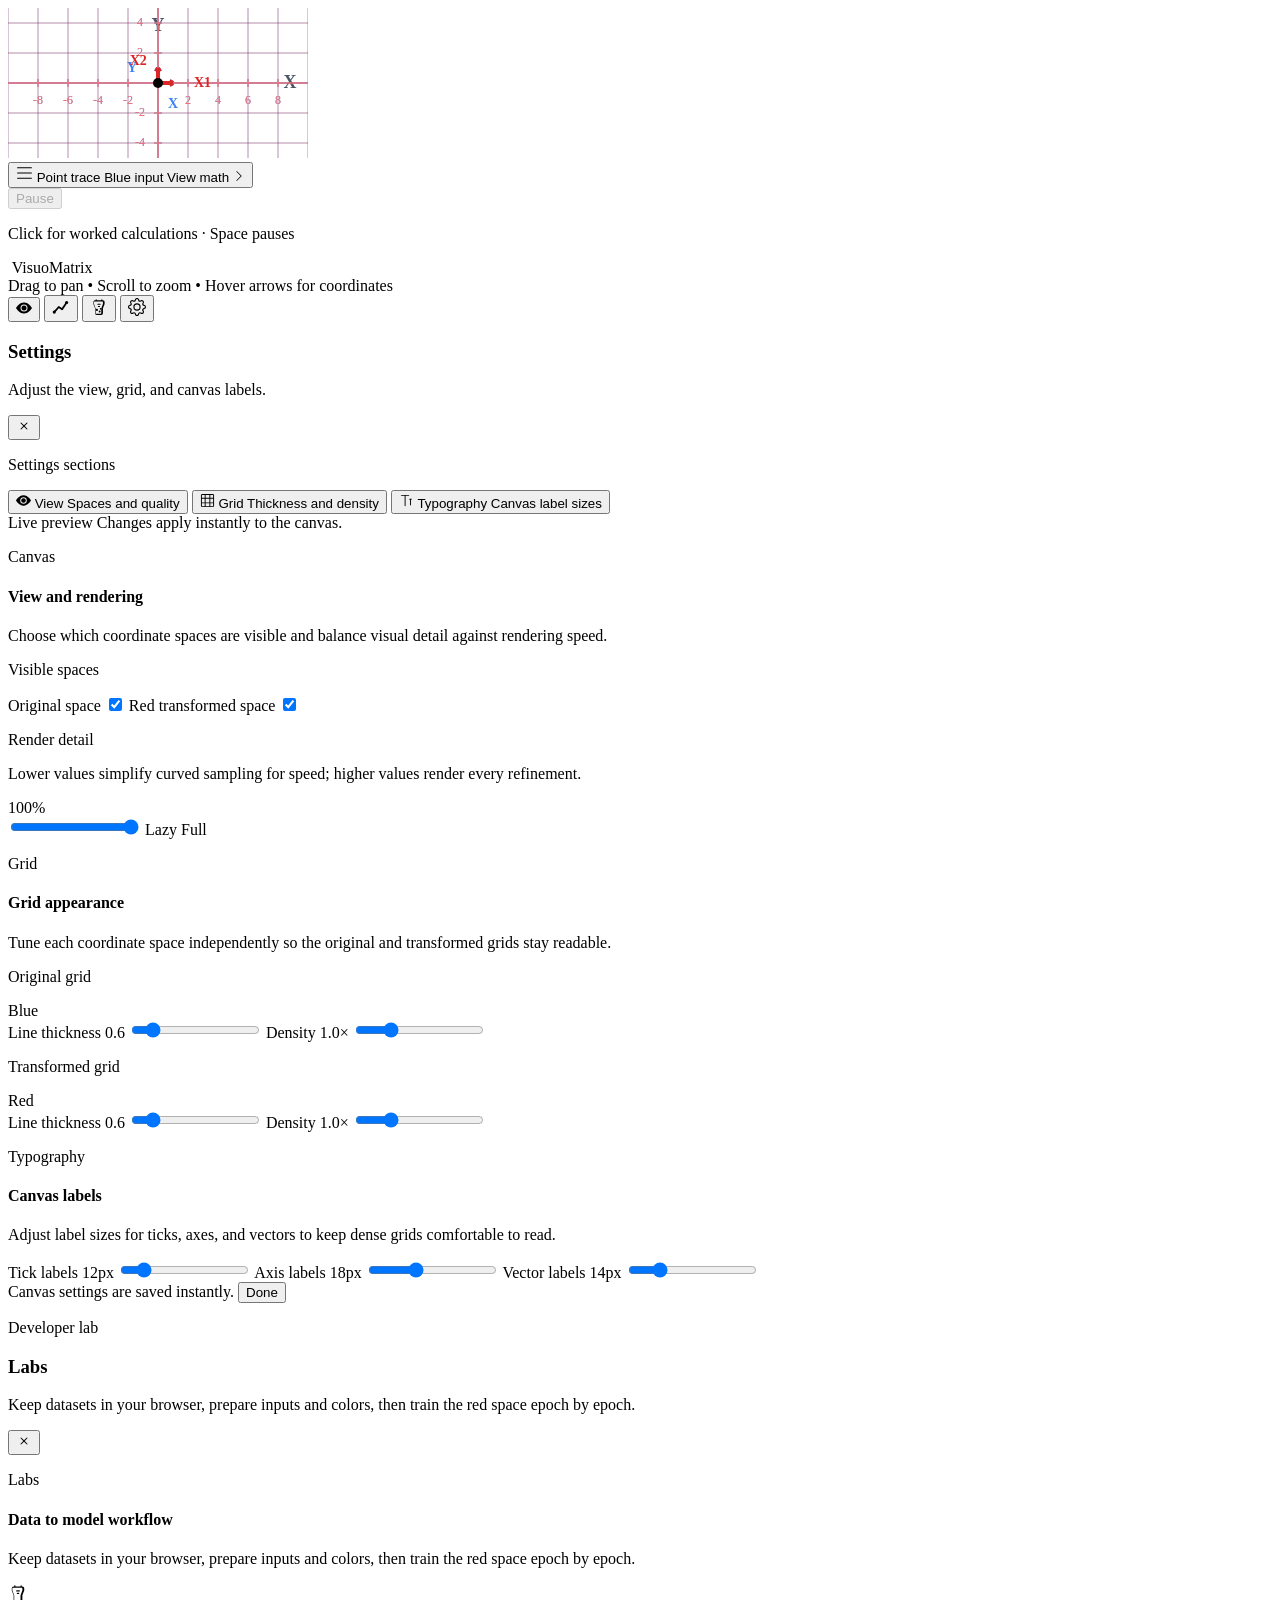
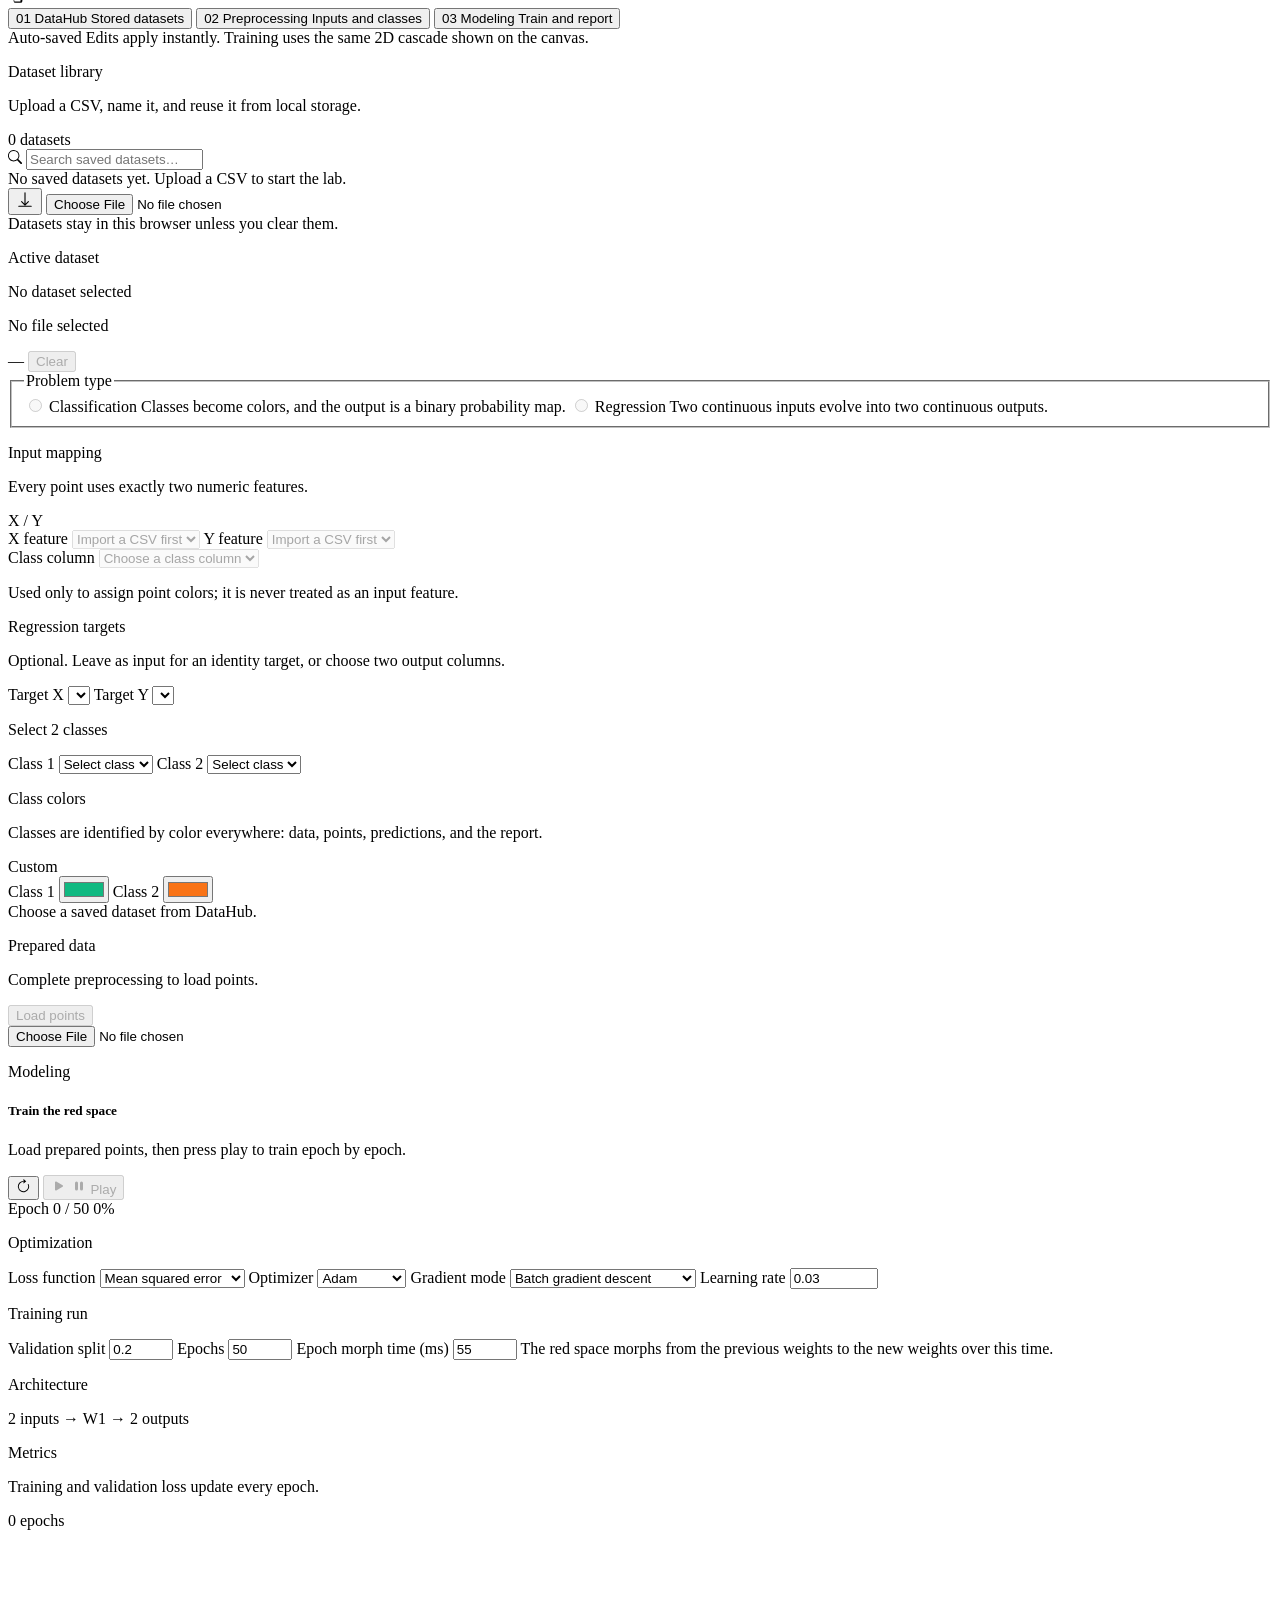
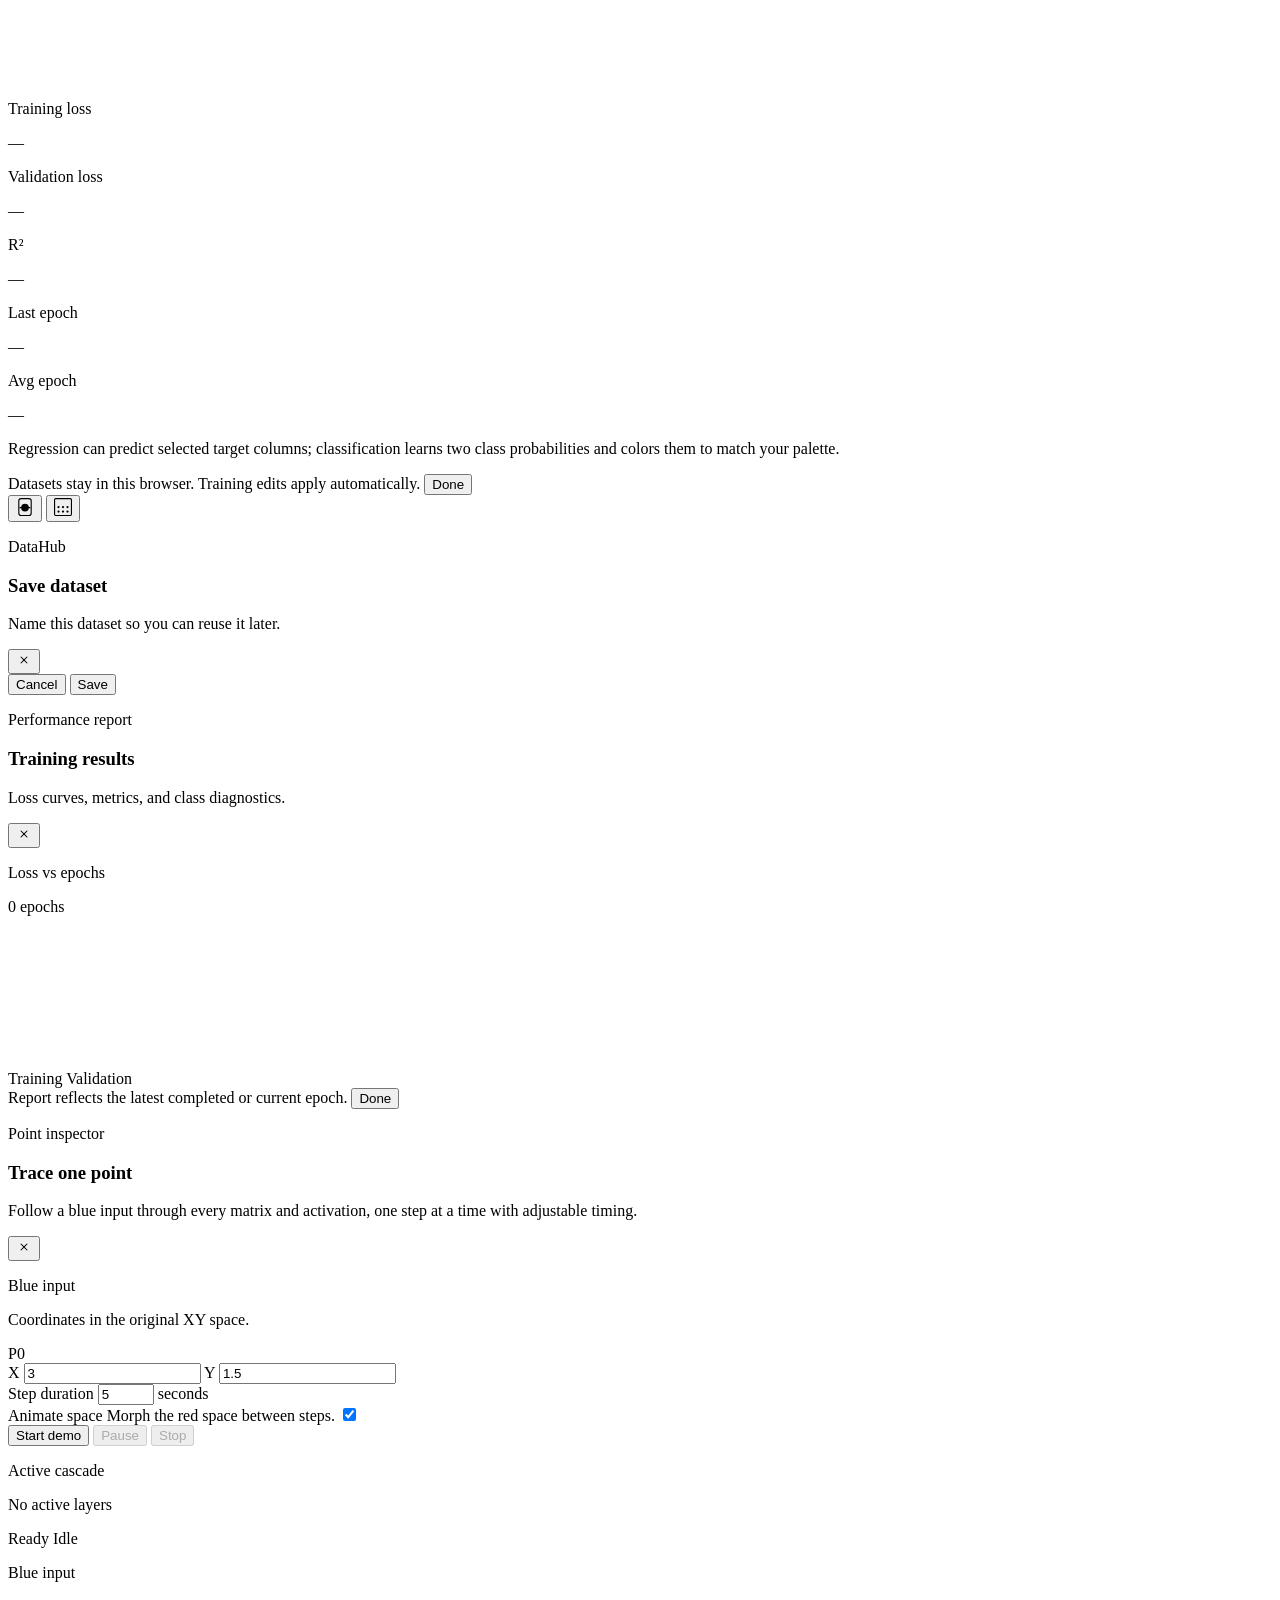
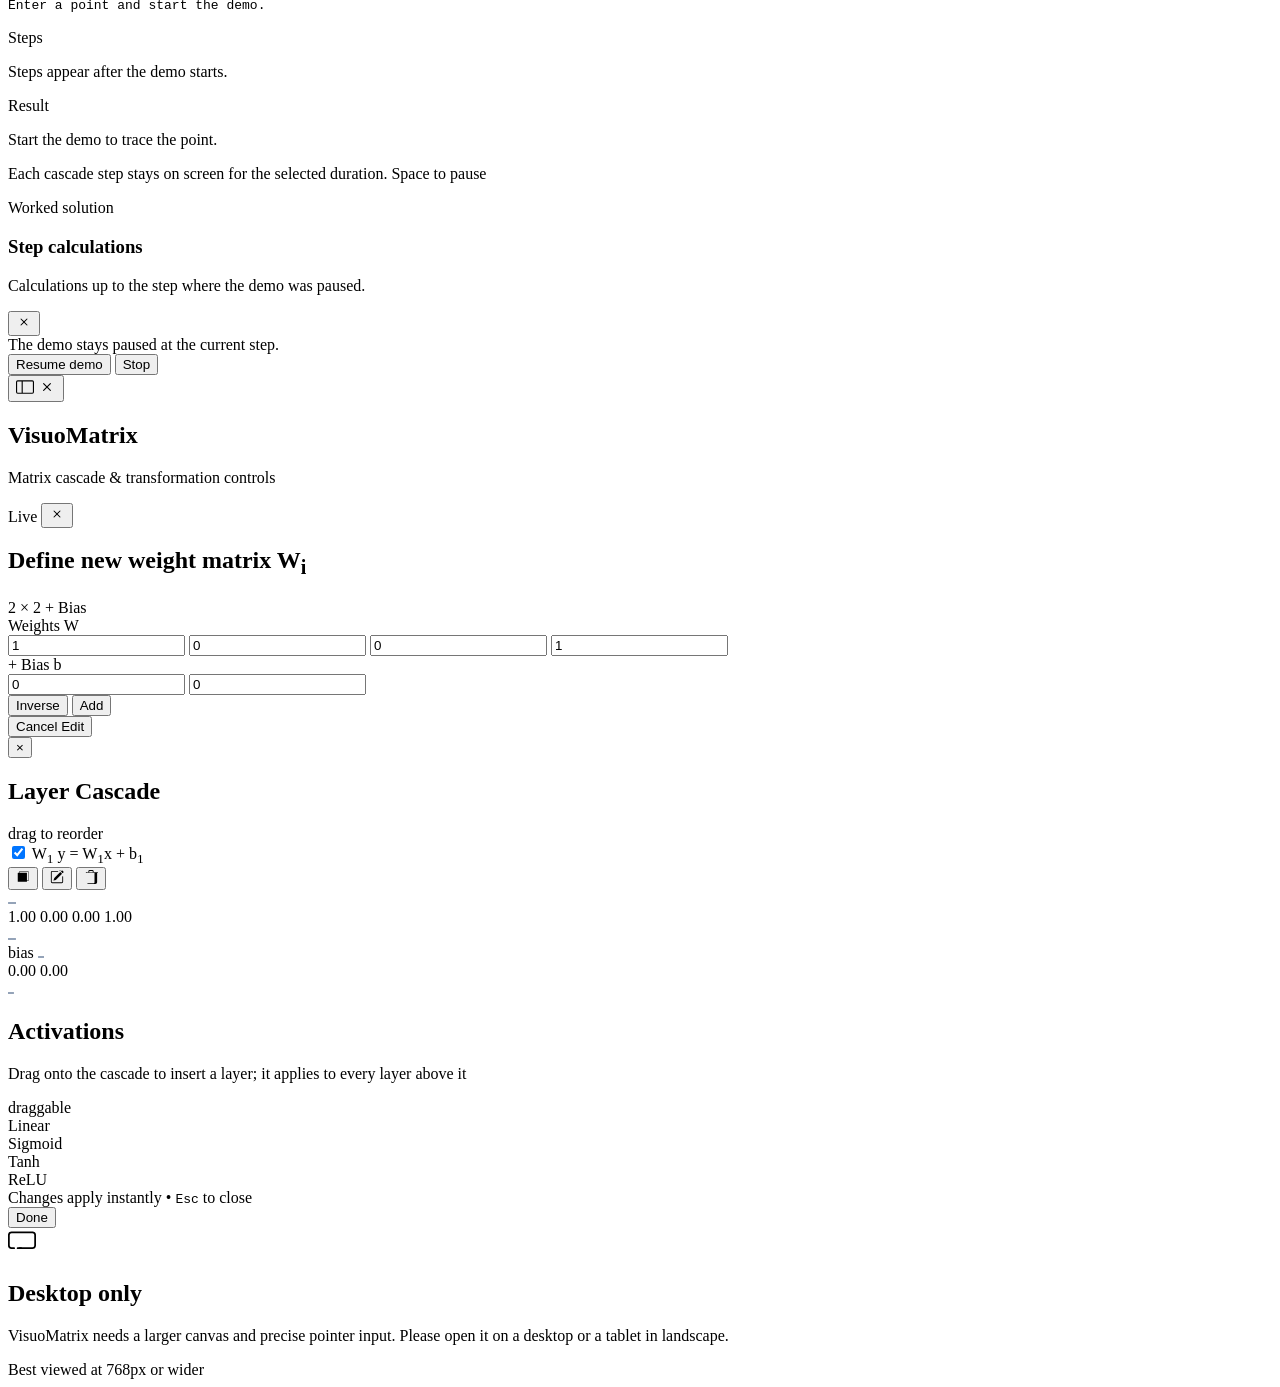
==== commit c2926fe7: "New fixes with working demo" ====
--- a/Maths/Linear Algebra/ai.html
+++ b/Maths/Linear Algebra/ai.html
@@ -98,6 +98,17 @@
             </svg>
         </button>
 
+        <!-- Labs toggle button (top right) -->
+        <button id="labsToggleBtn" type="button" aria-label="Open labs" aria-expanded="false" title="Open labs" class="fixed right-36 top-4 z-40 flex h-11 w-11 items-center justify-center rounded-full bg-gradient-to-br from-emerald-500 to-teal-600 text-white shadow-lg shadow-emerald-500/25 ring-1 ring-white/20 transition-all duration-200 hover:-translate-y-0.5 hover:shadow-xl hover:brightness-110 active:translate-y-0">
+            <svg xmlns="http://www.w3.org/2000/svg" width="18" height="18" fill="currentColor" viewBox="0 0 16 16" aria-hidden="true">
+                <path d="M5.5 1a.5.5 0 0 1 .5.5V2h4v-.5a.5.5 0 0 1 1 0V2h.5a1.5 1.5 0 0 1 1.5 1.5v1.382a2.5 2.5 0 0 1-.221 1.014L11.5 9.086V13.5A1.5 1.5 0 0 1 10 15H6a1.5 1.5 0 0 1-1.5-1.5V9.086L3.221 5.896A2.5 2.5 0 0 1 3 4.882V3.5A1.5 1.5 0 0 1 4.5 2H5v-.5a.5.5 0 0 1 .5-.5Zm-1.5 2a.5.5 0 0 0-.5.5v1.382c0 .21.044.417.129.61L5 9.257V13.5a.5.5 0 0 0 .5.5h4a.5.5 0 0 0 .5-.5V9.257l1.371-3.765a1.5 1.5 0 0 0 .129-.61V3.5a.5.5 0 0 0-.5-.5h-7Z"/>
+                <path d="M6.5 5.5A.5.5 0 0 1 7 5h2a.5.5 0 0 1 0 1H7a.5.5 0 0 1-.5-.5ZM7 7.5a.5.5 0 0 1 .5-.5h1a.5.5 0 0 1 0 1h-1a.5.5 0 0 1-.5-.5Z"/>
+                <circle cx="6.1" cy="10.6" r="1"/>
+                <circle cx="8.6" cy="12" r=".85"/>
+                <circle cx="9.4" cy="9.6" r=".75"/>
+            </svg>
+        </button>
+
         <!-- Settings toggle button (top right) -->
         <button id="settingsToggleBtn" type="button" aria-label="Open view settings" aria-expanded="false" title="View settings" class="fixed right-4 top-4 z-40 flex h-11 w-11 items-center justify-center rounded-full bg-white text-slate-700 shadow-lg ring-1 ring-slate-200/80 transition-all duration-200 hover:-translate-y-0.5 hover:bg-slate-50 hover:text-slate-900 hover:shadow-xl active:translate-y-0">
             <svg xmlns="http://www.w3.org/2000/svg" width="18" height="18" fill="currentColor" viewBox="0 0 16 16" aria-hidden="true">
@@ -115,7 +126,7 @@
                     <header class="flex shrink-0 items-start justify-between gap-4 border-b border-slate-200 bg-slate-50/80 px-5 py-4">
                         <div>
                             <h3 id="settingsTitle" class="text-base font-bold tracking-tight text-slate-900">Settings</h3>
-                            <p class="mt-0.5 text-xs text-slate-500">Adjust the view, grid, labels, datasets, and training lab.</p>
+                            <p class="mt-0.5 text-xs text-slate-500">Adjust the view, grid, and canvas labels.</p>
                         </div>
                         <button id="closeSettingsBtn" type="button" class="flex h-9 w-9 shrink-0 items-center justify-center rounded-full text-slate-400 transition-colors hover:bg-slate-200/70 hover:text-slate-700" aria-label="Close settings">
                             <svg xmlns="http://www.w3.org/2000/svg" width="16" height="16" fill="currentColor" viewBox="0 0 16 16" aria-hidden="true">
@@ -155,15 +166,7 @@
                                         <span class="block truncate text-[10px] text-slate-400">Canvas label sizes</span>
                                     </span>
                                 </button>
-                                <button type="button" role="tab" id="settingsTabData" aria-controls="settingsPaneData" aria-selected="false" tabindex="-1" data-settings-tab="data" class="settings-tab flex w-full items-center gap-3 rounded-xl px-3 py-2.5 text-left text-slate-600 transition-all hover:bg-slate-100 hover:text-slate-900">
-                                    <span class="flex h-8 w-8 shrink-0 items-center justify-center rounded-lg bg-gradient-to-br from-amber-100 to-orange-100 text-amber-700">
-                                        <svg xmlns="http://www.w3.org/2000/svg" width="15" height="15" fill="currentColor" viewBox="0 0 16 16" aria-hidden="true"><path d="M5.5 1a.5.5 0 0 1 .5.5V2h4v-.5a.5.5 0 0 1 1 0V2h.5a1.5 1.5 0 0 1 1.5 1.5v1.382a2.5 2.5 0 0 1-.221 1.014L11.5 9.086V13.5A1.5 1.5 0 0 1 10 15H6a1.5 1.5 0 0 1-1.5-1.5V9.086L3.221 5.896A2.5 2.5 0 0 1 3 4.882V3.5A1.5 1.5 0 0 1 4.5 2H5v-.5a.5.5 0 0 1 .5-.5Zm-1.5 2a.5.5 0 0 0-.5.5v1.382c0 .21.044.417.129.61L5 9.257V13.5a.5.5 0 0 0 .5.5h4a.5.5 0 0 0 .5-.5V9.257l1.371-3.765a1.5 1.5 0 0 0 .129-.61V3.5a.5.5 0 0 0-.5-.5h-7Z"/><path d="M6.5 5.5A.5.5 0 0 1 7 5h2a.5.5 0 0 1 0 1H7a.5.5 0 0 1-.5-.5ZM7 7.5a.5.5 0 0 1 .5-.5h1a.5.5 0 0 1 0 1h-1a.5.5 0 0 1-.5-.5Z"/></svg>
-                                    </span>
-                                    <span class="min-w-0">
-                                        <span class="block text-sm font-semibold">Labs</span>
-                                        <span class="block truncate text-[10px] text-slate-400">Data, train, report</span>
-                                    </span>
-                                </button>
+
                             </nav>
                             <div class="m-3 rounded-2xl border border-slate-200 bg-white/80 p-3 text-[11px] leading-relaxed text-slate-500">
                                 <span class="mb-1 flex items-center gap-1.5 font-semibold text-slate-700">
@@ -308,7 +311,36 @@
                                 </div>
                             </section>
 
-                            <section id="settingsPaneData" data-settings-pane="data" role="tabpanel" aria-labelledby="settingsTabData" class="hidden">
+
+                        </div>
+                    </div>
+
+                    <footer class="flex shrink-0 items-center justify-between gap-3 border-t border-slate-200 bg-slate-50/80 px-5 py-3">
+                        <span class="text-xs text-slate-500">Canvas settings are saved instantly.</span>
+                        <button id="doneSettingsBtn" type="button" class="rounded-xl bg-slate-900 px-5 py-2 text-sm font-semibold text-white shadow-lg shadow-slate-900/20 transition-all duration-200 hover:-translate-y-0.5 hover:bg-slate-800 active:translate-y-0">Done</button>
+                    </footer>
+                </div>
+            </div>
+        </div>
+
+        <!-- Labs modal -->
+        <div id="labsModal" class="fixed inset-0 z-[85] hidden" role="dialog" aria-modal="true" aria-labelledby="labsTitle">
+            <div id="labsBackdrop" class="absolute inset-0 bg-slate-950/45 backdrop-blur-sm"></div>
+
+            <div class="relative flex min-h-full items-center justify-center p-4">
+                <div id="labsPanel" class="flex max-h-[min(90vh,60rem)] w-full max-w-5xl flex-col overflow-hidden rounded-3xl border border-slate-200 bg-white shadow-[0_30px_100px_-20px_rgba(15,23,42,0.45)]">
+                    <header class="flex shrink-0 items-start justify-between gap-4 border-b border-slate-200 bg-slate-50/80 px-5 py-4">
+                        <div>
+                            <p class="text-[10px] font-bold uppercase tracking-[0.18em] text-amber-600">Developer lab</p>
+                            <h3 id="labsTitle" class="mt-1 text-base font-bold tracking-tight text-slate-900">Labs</h3>
+                            <p class="mt-0.5 text-xs text-slate-500">Keep datasets in your browser, prepare inputs and colors, then train the red space epoch by epoch.</p>
+                        </div>
+                        <button id="closeLabsBtn" type="button" class="flex h-9 w-9 shrink-0 items-center justify-center rounded-full text-slate-400 transition-colors hover:bg-slate-200/70 hover:text-slate-700" aria-label="Close labs">
+                            <svg xmlns="http://www.w3.org/2000/svg" width="16" height="16" fill="currentColor" viewBox="0 0 16 16" aria-hidden="true"><path d="M4.646 4.646a.5.5 0 0 1 .708 0L8 7.293l2.646-2.647a.5.5 0 0 1 .708.708L8.707 8l2.647 2.646a.5.5 0 0 1-.708.708L8 8.707l-2.646 2.647a.5.5 0 0 1-.708-.708L7.293 8 4.646 5.354a.5.5 0 0 1 0-.708z"/></svg>
+                        </button>
+                    </header>
+                    <div id="labsBody" class="min-h-0 flex-1 overflow-y-auto bg-white p-5 sm:p-6">
+                            <section id="labsPane" class="space-y-4">
                                 <div class="mb-4 flex items-start justify-between gap-4">
                                     <div>
                                         <p class="text-[10px] font-bold uppercase tracking-[0.18em] text-amber-600">Labs</p>
@@ -613,22 +645,49 @@
                                                             <span class="mb-1 block text-[10px] font-semibold uppercase tracking-wider text-slate-500">Epochs</span>
                                                             <input id="labEpochs" type="number" min="1" max="1000" step="1" value="50" class="w-full rounded-xl border border-slate-200 bg-white px-3 py-2 font-mono text-sm text-slate-700 shadow-sm focus:border-indigo-400 focus:outline-none focus:ring-4 focus:ring-indigo-400/15">
                                                         </label>
+                                                        <label for="labEpochDuration" class="block">
+                                                            <span class="mb-1 block text-[10px] font-semibold uppercase tracking-wider text-slate-500">Epoch morph time (ms)</span>
+                                                            <input id="labEpochDuration" type="number" min="16" max="3000" step="1" value="55" class="w-full rounded-xl border border-slate-200 bg-white px-3 py-2 font-mono text-sm text-slate-700 shadow-sm focus:border-indigo-400 focus:outline-none focus:ring-4 focus:ring-indigo-400/15">
+                                                            <span class="mt-1 block text-[10px] leading-snug text-slate-400">The red space morphs from the previous weights to the new weights over this time.</span>
+                                                        </label>
                                                         <div class="rounded-xl border border-indigo-100 bg-white/80 px-3 py-2">
                                                             <p class="text-[10px] font-semibold uppercase tracking-wider text-slate-400">Architecture</p>
-                                                            <p class="mt-1 font-mono text-[11px] font-semibold text-indigo-700">2 inputs → 2 tanh → 2 outputs</p>
+                                                            <p id="labArchitectureLabel" class="mt-1 font-mono text-[11px] font-semibold text-indigo-700">2 inputs → 2 outputs</p>
                                                         </div>
                                                     </div>
                                                 </div>
                                             </div>
 
-                                            <div class="grid gap-2 sm:grid-cols-2">
-                                                <div class="rounded-2xl border border-slate-200 bg-white px-4 py-3">
-                                                    <p class="text-[10px] font-semibold uppercase tracking-wider text-slate-400">Training loss</p>
-                                                    <p id="labTrainLoss" class="mt-1 font-mono text-lg font-bold text-slate-800">—</p>
-                                                </div>
-                                                <div class="rounded-2xl border border-slate-200 bg-white px-4 py-3">
-                                                    <p class="text-[10px] font-semibold uppercase tracking-wider text-slate-400">Validation loss</p>
-                                                    <p id="labValLoss" class="mt-1 font-mono text-lg font-bold text-slate-800">—</p>
+                                            <div class="rounded-2xl border border-slate-200 bg-white p-4">
+                                                <div class="flex flex-wrap items-center justify-between gap-2">
+                                                    <div>
+                                                        <p class="text-[11px] font-bold uppercase tracking-wider text-slate-500">Metrics</p>
+                                                        <p class="mt-1 text-[10px] leading-snug text-slate-400">Training and validation loss update every epoch.</p>
+                                                    </div>
+                                                    <span id="labMetricsBadge" class="rounded-full border border-slate-200 bg-slate-50 px-2 py-0.5 text-[10px] font-semibold text-slate-500">0 epochs</span>
+                                                </div>
+                                                <canvas id="labMetricsChart" class="mt-3 h-44 w-full rounded-xl bg-slate-50"></canvas>
+                                                <div class="mt-3 grid grid-cols-2 gap-2 sm:grid-cols-5">
+                                                    <div class="rounded-xl border border-slate-200 bg-slate-50/70 px-3 py-2">
+                                                        <p class="text-[10px] font-semibold uppercase tracking-wider text-slate-400">Training loss</p>
+                                                        <p id="labTrainLoss" class="mt-1 font-mono text-base font-bold text-slate-800">—</p>
+                                                    </div>
+                                                    <div class="rounded-xl border border-slate-200 bg-slate-50/70 px-3 py-2">
+                                                        <p class="text-[10px] font-semibold uppercase tracking-wider text-slate-400">Validation loss</p>
+                                                        <p id="labValLoss" class="mt-1 font-mono text-base font-bold text-slate-800">—</p>
+                                                    </div>
+                                                    <div class="rounded-xl border border-indigo-100 bg-indigo-50/60 px-3 py-2">
+                                                        <p id="labModelScoreLabel" class="text-[10px] font-semibold uppercase tracking-wider text-indigo-500">Score</p>
+                                                        <p id="labModelScore" class="mt-1 font-mono text-base font-bold text-indigo-800">—</p>
+                                                    </div>
+                                                    <div class="rounded-xl border border-slate-200 bg-slate-50/70 px-3 py-2">
+                                                        <p class="text-[10px] font-semibold uppercase tracking-wider text-slate-400">Last epoch</p>
+                                                        <p id="labEpochTime" class="mt-1 font-mono text-base font-bold text-slate-800">—</p>
+                                                    </div>
+                                                    <div class="rounded-xl border border-slate-200 bg-slate-50/70 px-3 py-2">
+                                                        <p class="text-[10px] font-semibold uppercase tracking-wider text-slate-400">Avg epoch</p>
+                                                        <p id="labAvgEpochTime" class="mt-1 font-mono text-base font-bold text-slate-800">—</p>
+                                                    </div>
                                                 </div>
                                             </div>
                                             <p id="labModelHint" class="rounded-xl border border-slate-200 bg-white/70 px-3 py-2 text-[11px] leading-relaxed text-slate-500">Regression can predict selected target columns; classification learns two class probabilities and colors them to match your palette.</p>
@@ -636,12 +695,10 @@
                                     </div>
                                 </div>
                             </section>
-                        </div>
-                    </div>
-
+                    </div>
                     <footer class="flex shrink-0 items-center justify-between gap-3 border-t border-slate-200 bg-slate-50/80 px-5 py-3">
-                        <span class="text-xs text-slate-500">Canvas and dataset settings are saved instantly.</span>
-                        <button id="doneSettingsBtn" type="button" class="rounded-xl bg-slate-900 px-5 py-2 text-sm font-semibold text-white shadow-lg shadow-slate-900/20 transition-all duration-200 hover:-translate-y-0.5 hover:bg-slate-800 active:translate-y-0">Done</button>
+                        <span class="text-xs text-slate-500">Datasets stay in this browser. Training edits apply automatically.</span>
+                        <button id="doneLabsBtn" type="button" class="rounded-xl bg-slate-900 px-5 py-2 text-sm font-semibold text-white shadow-lg shadow-slate-900/20 transition-all duration-200 hover:-translate-y-0.5 hover:bg-slate-800 active:translate-y-0">Done</button>
                     </footer>
                 </div>
             </div>
@@ -715,7 +772,7 @@
                                     <span class="flex items-center gap-1.5"><span class="h-2 w-2 rounded-full bg-amber-500"></span>Validation</span>
                                 </div>
                             </div>
-                            <div id="labReportSummary" class="space-y-3"></div>
+                            <div id="labReportSummary" class="grid gap-3 sm:grid-cols-2"></div>
                         </div>
                         <div id="labReportDetail" class="mt-4"></div>
                     </div>
